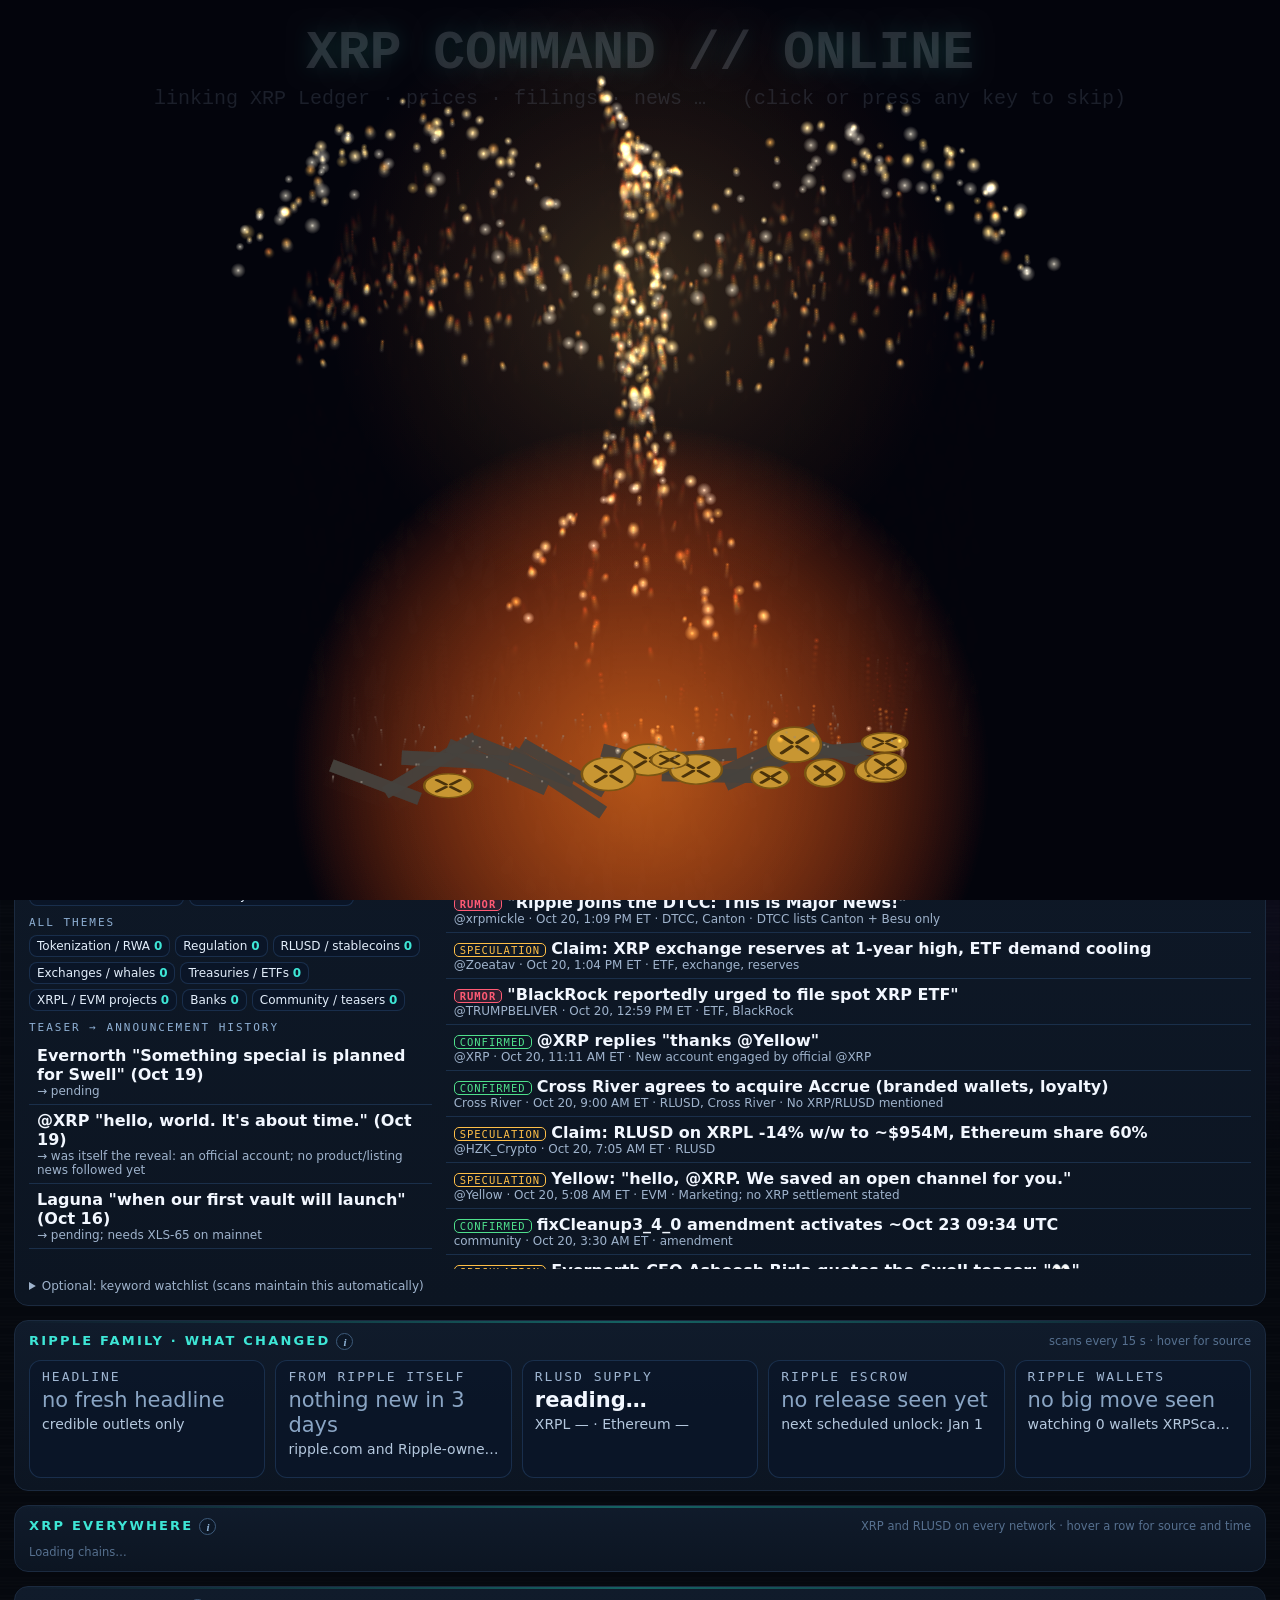
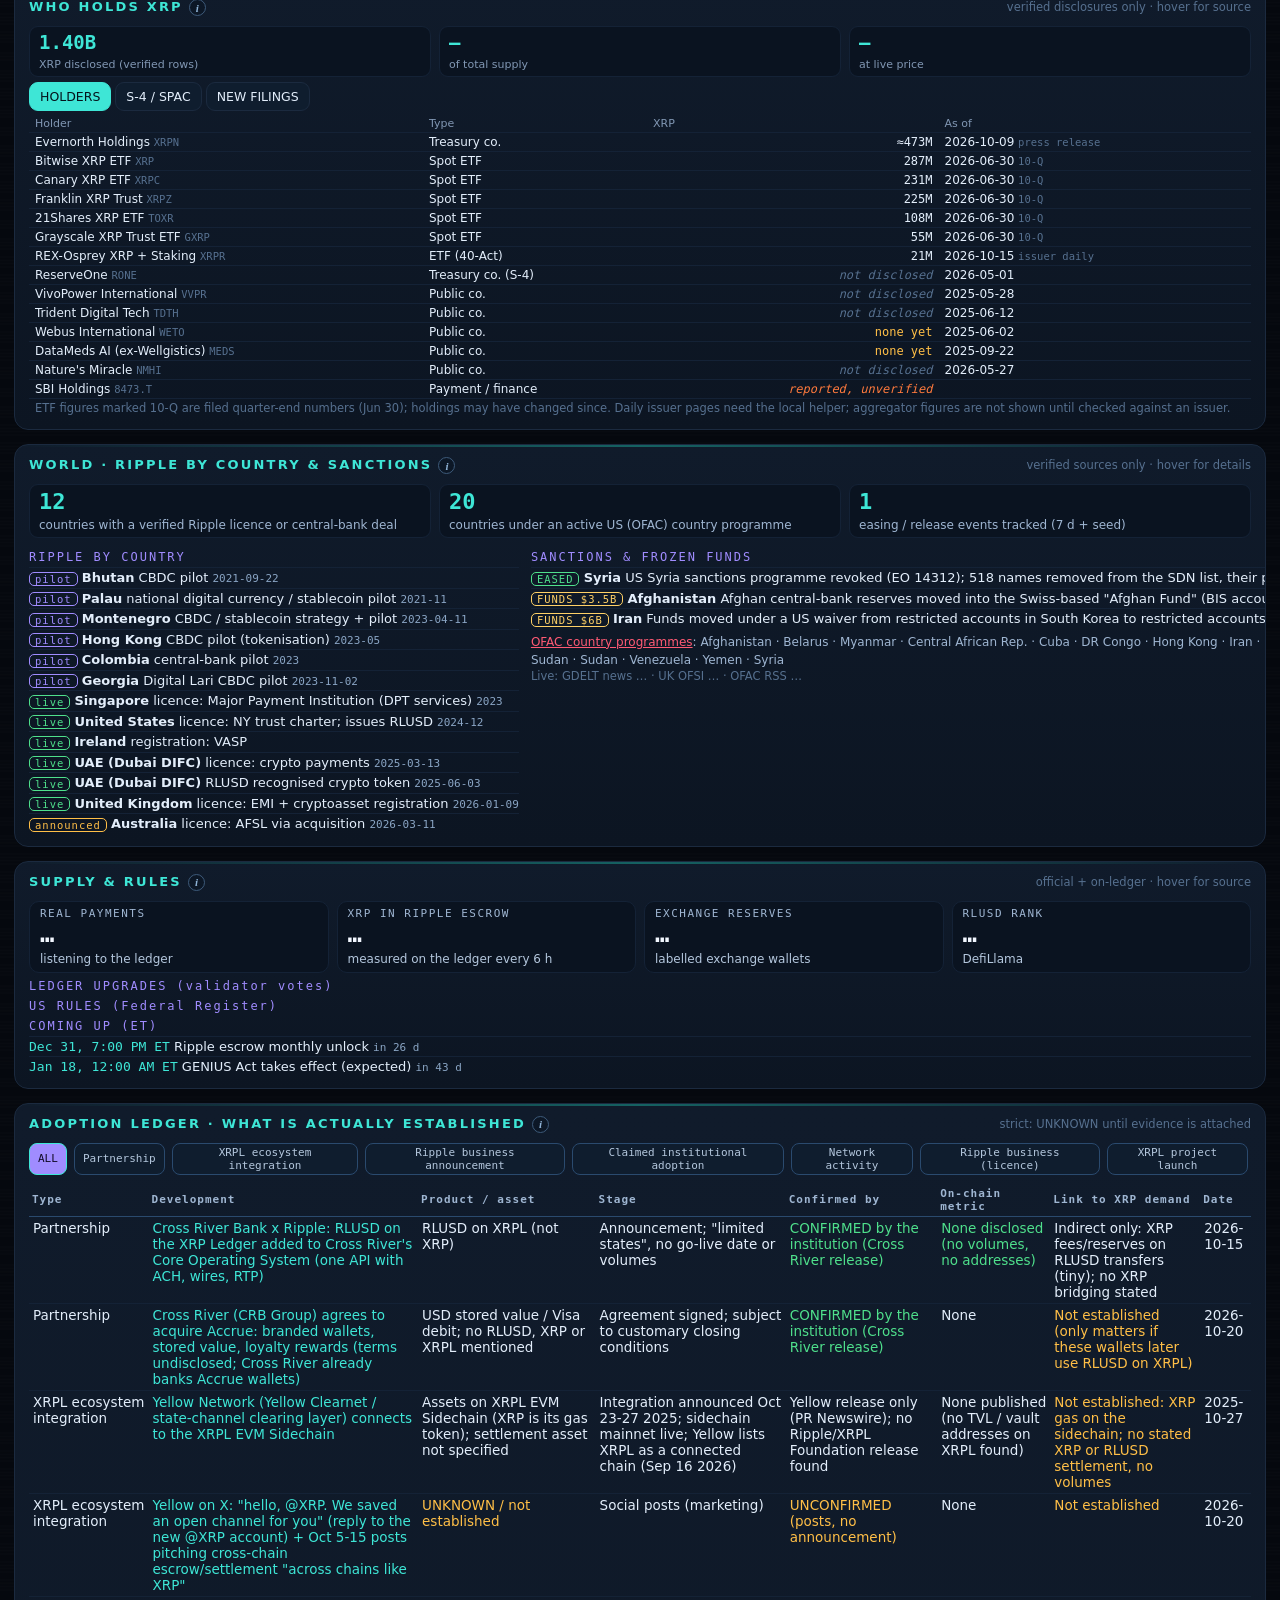
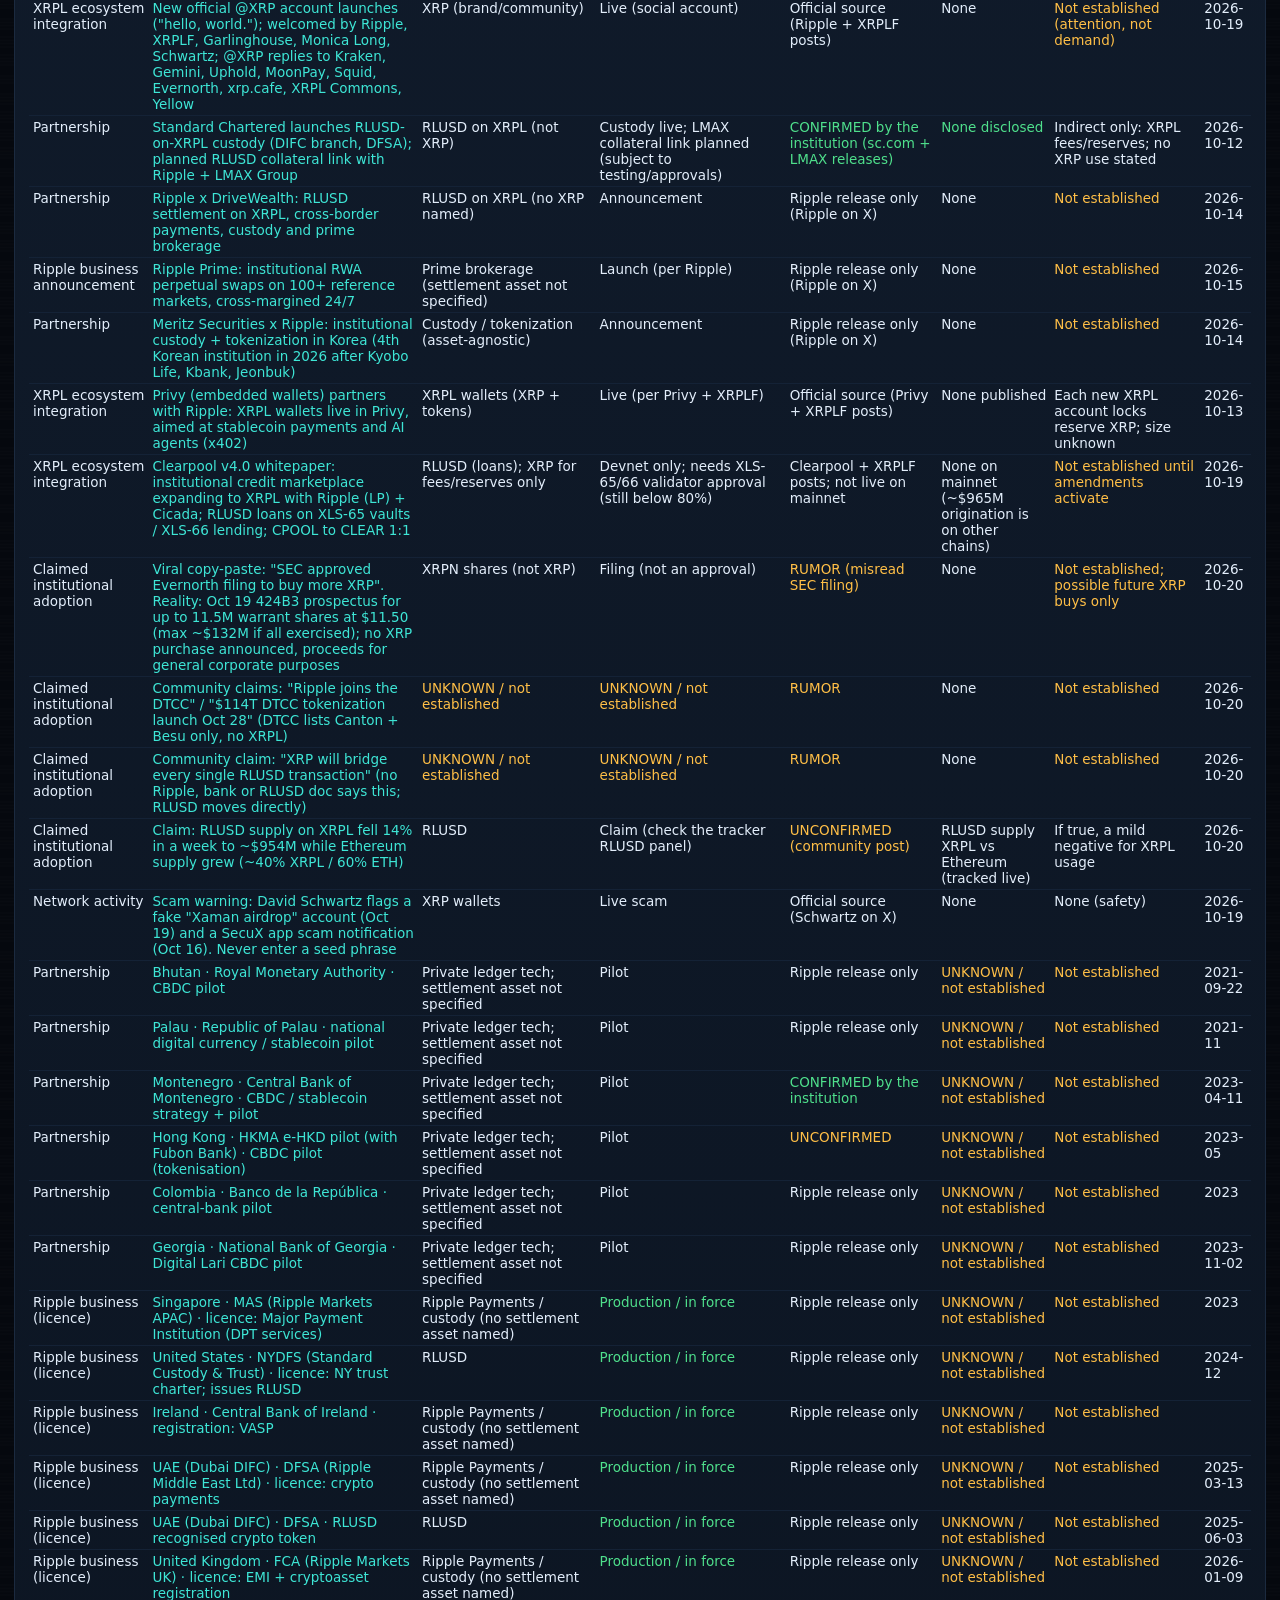
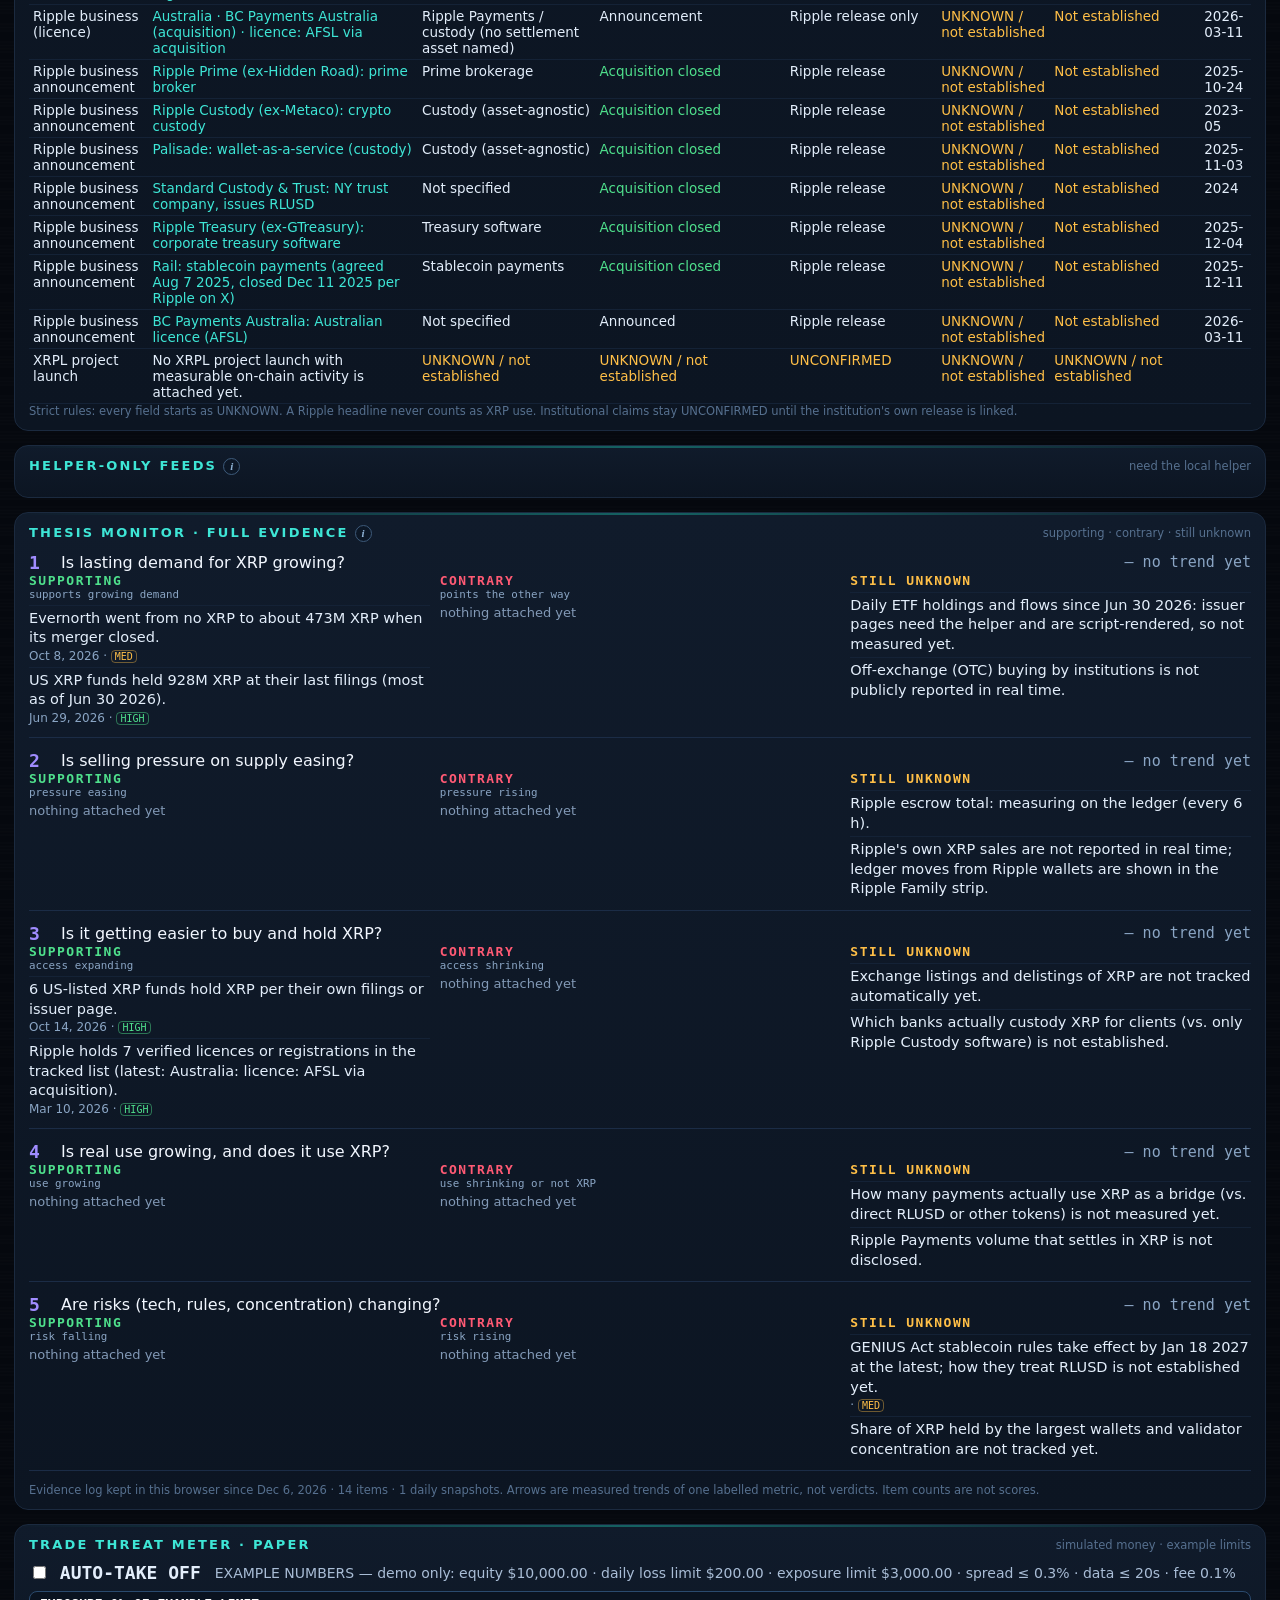
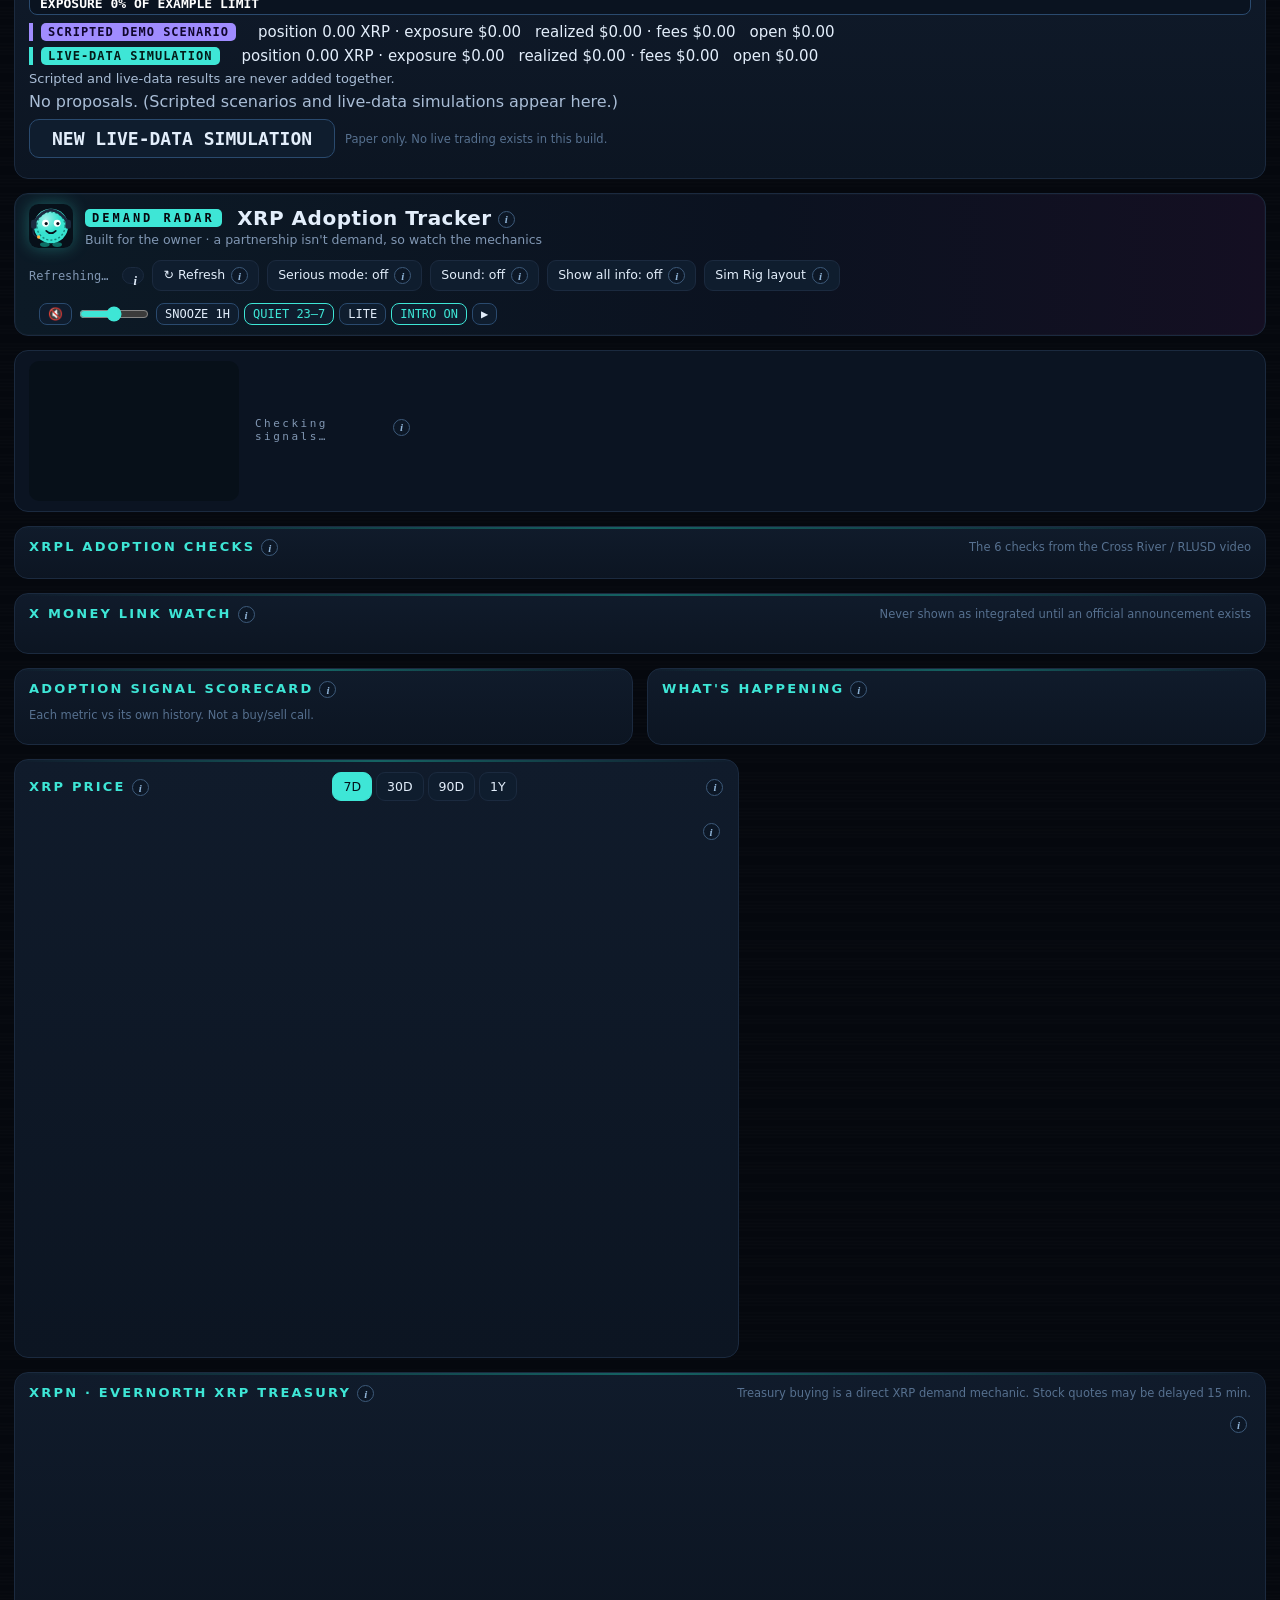
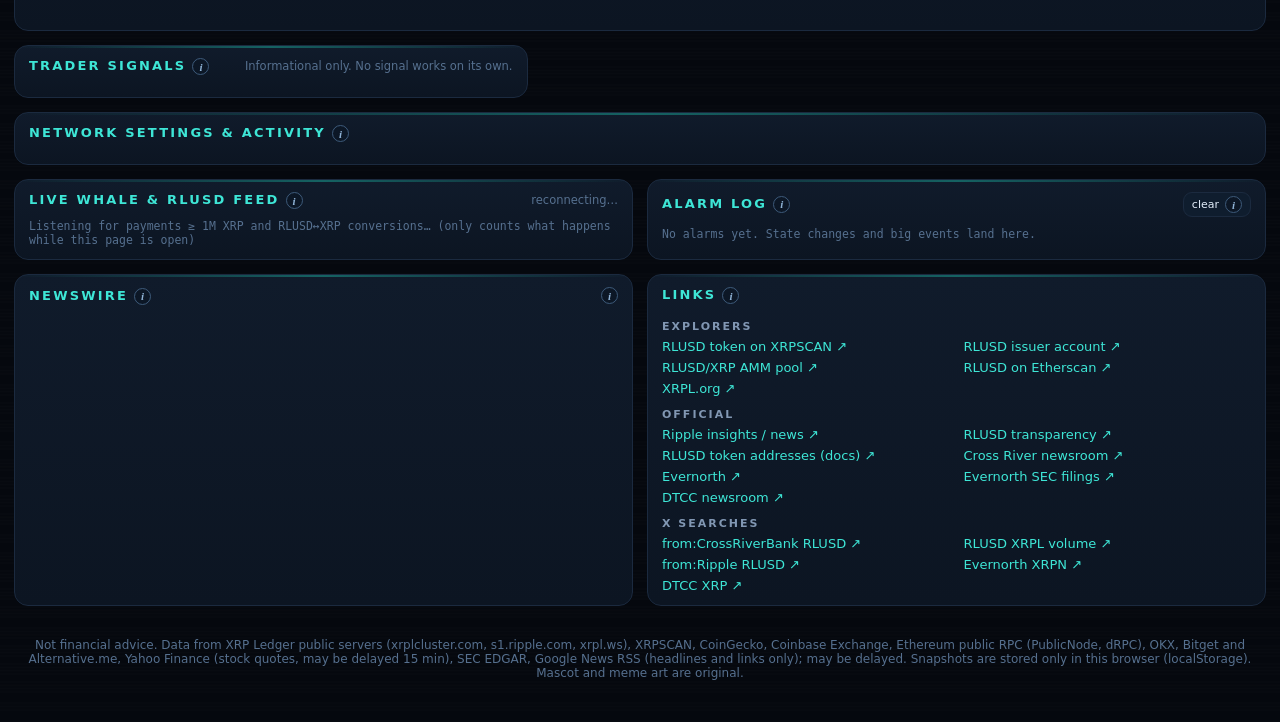
==== site/index.html @ f4fd90ac "tracker update 2026-10-20 13:58:26" ====
<!DOCTYPE html>
<html lang="en">
<head>
<meta charset="utf-8">
<meta name="viewport" content="width=device-width, initial-scale=1">
<title>XRP Adoption Tracker</title>
<link rel="icon" type="image/svg+xml" href="favicon.svg">
<link rel="icon" type="image/x-icon" href="favicon.ico">
<link rel="stylesheet" href="styles.css">
<link rel="stylesheet" href="rig.css">
<link rel="stylesheet" href="hud.css">
</head>
<body>
<div id="app">
  <!-- Every section carries data-rig (screen) for the Sim Rig layout -->
  <header id="topbar" data-rig="center" data-order="1">
    <div class="brand"><img src="favicon.svg" alt="" class="logo"><div><h1 data-info="topbar"><span class="codename">DEMAND RADAR</span> XRP Adoption Tracker</h1><div class="sub">Built for the owner &middot; a partnership isn't demand, so watch the mechanics</div></div></div>
    <div class="controls">
      <span class="refresh" id="refreshInfo" data-info="refreshInfo">Loading&hellip;</span>
      <button id="btnRefresh" data-info="btnRefresh" title="Refresh now">&#x21bb; Refresh</button>
      <button id="btnSerious" data-info="btnSerious" title="Hide memes and jokes">Serious mode: off</button>
      <button id="btnSound" data-info="btnSound" title="Alarm beeps">Sound: off</button>
      <button id="btnInfo" data-info="btnInfo" title="Show every explanation inline">Show all info: off</button>
      <button id="btnLayout" data-info="btnLayout" title="Switch layout">Sim Rig layout</button>
    </div>
  </header>

  <section id="verdict" class="panel verdict" data-rig="center" data-order="2">
    <div class="v-gauge" id="vGauge" data-info="v_gauge"></div>
    <div class="v-body"><div class="v-kicker" data-info="verdict">THE VERDICT &middot; Partnership vs. Mechanics</div><div class="v-title" id="vTitle">Reading the ledger&hellip;</div><div class="v-text" id="vText"></div><div class="v-chips" id="vChips"></div></div>
  </section>

  <section id="alarm" class="alarm stage-0" data-rig="center" data-order="3">
    <div class="alarm-meme" id="alarmMeme"></div>
    <div class="alarm-text"><div class="alarm-stage-wrap" data-info="alarm"></div><div class="alarm-stage" id="alarmStage">Checking signals&hellip;</div><div class="alarm-title" id="alarmTitle"></div><div class="alarm-caption" id="alarmCaption"></div></div>
  </section>

  <section id="market" class="panel" data-rig="left" data-order="1">
    <div class="panel-head"><h2 data-info="market">XRP price</h2><div class="seg" id="rangeSeg" data-info="rangeSeg"><button data-r="7" class="on">7D</button><button data-r="30">30D</button><button data-r="90">90D</button><button data-r="365">1Y</button></div></div>
    <div class="price-row">
      <div class="m" id="m-price"></div><div class="m" id="m-mcap"></div><div class="m" id="m-vol"></div><div class="m" id="m-rlusdpx"></div>
    </div>
    <div class="chart-wrap" data-info="priceChart"><canvas id="priceChart"></canvas></div>
    <div class="src" id="src-chart"></div>
  </section>

  <section id="xrpn" class="panel" data-rig="left" data-order="2">
    <div class="panel-head"><h2 data-info="xrpn">XRPN &middot; Evernorth XRP treasury</h2><span class="hint">Treasury buying is a direct XRP demand mechanic. Stock quotes may be delayed 15 min.</span></div>
    <div class="xrpn-body"><div class="xrpn-stats" id="xrpnStats"></div><div class="xrpn-chart" data-info="xrpnChart"><canvas id="xrpnChart"></canvas></div></div>
    <div class="src" id="src-xrpn"></div>
  </section>

  <section id="signals" class="panel" data-rig="left" data-order="3">
    <div class="panel-head"><h2 data-info="signals">Trader Signals</h2><span class="hint">Informational only. No signal works on its own.</span></div>
    <div class="sig-grid" id="sigGrid"></div>
  </section>

  <section id="xmoney" class="panel" data-rig="center" data-order="4">
    <div class="panel-head"><h2 data-info="xmoney">X Money link watch</h2><span class="hint">Never shown as integrated until an official announcement exists</span></div>
    <div class="xm-map" id="xmMap"></div>
    <div class="xm-foot" id="xmFoot"></div>
  </section>

  <section id="happening" class="panel" data-rig="center" data-order="5">
    <div class="panel-head"><h2 data-info="happening">What's happening</h2><span class="hint" id="memeLinks"></span></div>
    <div class="meme-grid" id="memeGrid"></div>
  </section>

  <section id="scorecard" class="panel" data-rig="center" data-order="6">
    <div class="panel-head"><h2 data-info="scorecard">Adoption signal scorecard</h2><span class="hint">Each metric vs its own history. Not a buy/sell call.</span></div>
    <div class="score-grid" id="scoreGrid"></div>
  </section>

  <section id="adoption" class="panel" data-rig="right" data-order="1">
    <div class="panel-head"><h2 data-info="adoption">XRPL adoption checks</h2><span class="hint">The 6 checks from the Cross River / RLUSD video</span></div>
    <div class="card-grid" id="adoptGrid"></div>
  </section>

  <section id="network" class="panel" data-rig="right" data-order="2">
    <div class="panel-head"><h2 data-info="network">Network settings &amp; activity</h2></div>
    <div class="card-grid small" id="netGrid"></div>
  </section>

  <section id="whales" class="panel" data-rig="rightrow" data-order="3">
    <div class="panel-head"><h2 data-info="whales">Live whale &amp; RLUSD feed</h2><span class="hint" id="streamInfo">connecting&hellip;</span></div>
    <div class="feed" id="whaleFeed"></div>
  </section>

  <section id="news" class="panel" data-rig="rightrow" data-order="4">
    <div class="panel-head"><h2 data-info="news">Newswire</h2><div class="seg" id="newsSeg"></div><span data-info="newsSeg" class="infoanchor"></span></div>
    <div class="feed news" id="newsFeed"></div>
    <div class="src" id="src-news"></div>
  </section>

  <section id="alarmlog" class="panel" data-rig="rightrow" data-order="5">
    <div class="panel-head"><h2 data-info="alarmlog">Alarm log</h2><button class="tiny" id="btnClearLog" data-info="btnClearLog">clear</button></div>
    <div class="feed" id="alarmLog"></div>
  </section>

  <section id="everywhere" class="panel" data-rig="left" data-order="4">
    <div class="panel-head"><h2 data-info="everywhere">XRP Everywhere</h2><span class="hint">XRP and RLUSD on every network · hover a row for source and time</span></div>
    <div id="everyBody"><div class="hint">Loading chains&hellip;</div></div>
  </section>

  <section id="holders" class="panel" data-rig="left" data-order="5">
    <div class="panel-head"><h2 data-info="holders">Who holds XRP</h2><span class="hint">verified disclosures only · hover for source</span></div>
    <div id="holdBody"><div class="hint">Loading&hellip;</div></div>
  </section>

  <section id="links" class="panel" data-rig="center" data-order="6">
    <div class="panel-head"><h2 data-info="links">Links</h2></div>
    <div class="links" id="linksBox"></div>
  </section>

  <footer id="footer" data-rig="center" data-order="7">
    <p>Not financial advice. Data from XRP Ledger public servers (xrplcluster.com, s1.ripple.com, xrpl.ws), XRPSCAN, CoinGecko, Coinbase Exchange, Ethereum public RPC (PublicNode, dRPC), OKX, Bitget and Alternative.me, Yahoo Finance (stock quotes, may be delayed 15 min), SEC EDGAR, Google News RSS (headlines and links only); may be delayed. Snapshots are stored only in this browser (localStorage). Mascot and meme art are original.</p>
  </footer>
</div>
<div id="rig" hidden><div class="screen" id="scr-left"></div><div class="screen" id="scr-center"></div><div class="screen" id="scr-right"></div></div>
<script src="sharedfetch.js"></script>
<script src="memes.js"></script>
<script src="app.js"></script>
<script src="tvchart.js"></script>
<script src="sched.js"></script>
<script src="info.js"></script>
<script src="everywhere.js"></script>
<script src="holders.js"></script>
<script src="world.js"></script>
<script src="rig.js"></script>
<script src="geo.js"></script>
<script src="ripplefam.js"></script>
<script src="worldwatch.js"></script>
<script src="extras.js"></script>
<script src="thesis.js"></script>
<script src="update-config.js"></script>
<script src="data/signals.js"></script>
<script src="patterns.js"></script>
<script src="paper.js"></script>
<script src="hud.js"></script>
<script src="intro.js"></script>
</body>
</html>
---- site/styles.css ----
/* DEMAND RADAR — original cockpit identity for the owner's XRP Adoption Tracker */
:root{
  --bg:#05080e; --bg2:#0a111c; --panel:#0c1522; --panel2:#101b2b; --line:#1b2a3f; --line2:#24395530;
  --ink:#e6eef8; --mute:#8197b3; --dim:#56708f;
  --cyan:#36e2cf; --cyan2:#1aa999; --amber:#ffb547; --red:#ff4d6d; --green:#4fe08c; --violet:#9b8cff; --blue:#4aa8ff;
  --font:"Bahnschrift","DIN Alternate","Segoe UI Variable","Segoe UI",Roboto,system-ui,sans-serif;
  --mono:"Cascadia Mono","Consolas","DejaVu Sans Mono",ui-monospace,monospace;
  --r:14px;
}
*{box-sizing:border-box}
html,body{margin:0;background:var(--bg);color:var(--ink);font-family:var(--font);}
body{background:
  radial-gradient(1200px 600px at 15% -10%,#0f2a3a55,transparent 60%),
  radial-gradient(900px 500px at 110% 10%,#2a1a4a40,transparent 60%),
  repeating-linear-gradient(0deg,#ffffff03 0 1px,transparent 1px 3px), var(--bg);
  min-height:100vh;}
a{color:var(--cyan)} button{font-family:var(--font)}
#app{max-width:1500px;margin:0 auto;padding:14px;display:grid;gap:14px;
  grid-template-columns:repeat(12,1fr);}
#app>*{grid-column:span 12;min-width:0}
/* standard order: verdict story first */
#topbar{order:1}#verdict{order:2}#alarm{order:3}#adoption{order:4}#scorecard{order:5}#happening{order:6}
#market{order:7}#signals{order:8}#network{order:9}#whales{order:10}#alarmlog{order:11}#news{order:12}#links{order:13}#footer{order:14}
@media(min-width:1100px){
  #market{grid-column:span 7}#signals{grid-column:span 5}
  #whales,#alarmlog{grid-column:span 6}#news{grid-column:span 6}#links{grid-column:span 6}
  #scorecard{grid-column:span 6}#happening{grid-column:span 6}
}
/* header */
header{display:flex;align-items:center;justify-content:space-between;gap:12px;flex-wrap:wrap;
  padding:10px 14px;border:1px solid var(--line);border-radius:var(--r);
  background:linear-gradient(90deg,#0c1a26,#0b1220 60%,#140f22);box-shadow:inset 0 0 0 1px #ffffff05}
.brand{display:flex;align-items:center;gap:12px}
.logo{width:44px;height:44px;filter:drop-shadow(0 0 8px #36e2cf55);animation:bob 4s ease-in-out infinite}
h1{font-size:20px;margin:0;letter-spacing:.5px;font-weight:600}
.codename{font-family:var(--mono);font-size:12px;letter-spacing:3px;color:var(--bg);background:var(--cyan);padding:2px 7px;border-radius:5px;margin-right:8px;vertical-align:3px}
.sub{color:var(--mute);font-size:12.5px;margin-top:2px}
.controls{display:flex;gap:8px;align-items:center;flex-wrap:wrap}
.controls button,.tiny,.seg button{background:#0f1d2e;color:var(--ink);border:1px solid var(--line);border-radius:9px;padding:6px 10px;font-size:12.5px;cursor:pointer;transition:.2s}
.controls button:hover,.seg button:hover{border-color:var(--cyan);box-shadow:0 0 12px #36e2cf33}
.controls button.on{border-color:var(--amber);color:var(--amber)}
.refresh{font-family:var(--mono);font-size:12px;color:var(--mute)}
.tiny{padding:3px 8px;font-size:11px}
/* panels */
.panel{background:linear-gradient(180deg,var(--panel2),var(--panel));border:1px solid var(--line);border-radius:var(--r);padding:12px 14px;position:relative;overflow:hidden;
  animation:rise .6s ease both}
.panel:before{content:"";position:absolute;inset:0 0 auto 0;height:2px;background:linear-gradient(90deg,transparent,var(--cyan2),transparent);opacity:.5}
.panel-head{display:flex;align-items:baseline;justify-content:space-between;gap:10px;margin-bottom:10px;flex-wrap:wrap}
h2{margin:0;font-size:13px;letter-spacing:2.2px;text-transform:uppercase;color:var(--cyan);font-weight:600}
.hint{color:var(--dim);font-size:11.5px}
.src{color:var(--dim);font-size:10.5px;font-family:var(--mono);margin-top:6px}
/* verdict */
.verdict{display:flex;gap:18px;align-items:center;background:
  radial-gradient(600px 200px at 0% 50%,#36e2cf14,transparent),linear-gradient(180deg,#0f1c2c,#0b1422);border-color:#1f3b52}
.v-gauge{width:190px;height:150px;flex:none}
.v-kicker{font-family:var(--mono);font-size:11px;letter-spacing:2.5px;color:var(--amber)}
.v-title{font-size:24px;font-weight:600;margin:4px 0 6px;line-height:1.15}
.v-text{color:#c3d2e4;font-size:14px;line-height:1.45;max-width:900px}
.v-chips{display:flex;flex-wrap:wrap;gap:6px;margin-top:8px}
.chip{font-size:11.5px;padding:3px 8px;border-radius:20px;border:1px solid var(--line);background:#0a1320;color:var(--mute)}
.chip.up{color:var(--green);border-color:#4fe08c55}.chip.down{color:var(--red);border-color:#ff4d6d55}.chip.flat{color:var(--amber);border-color:#ffb54755}
/* alarm banner */
.alarm{display:flex;gap:16px;align-items:center;border-radius:var(--r);padding:10px 14px;border:1px solid var(--line);background:#0b1422;transition:background .5s,border-color .5s}
.alarm.flash{animation:flash 1.2s ease 2}
.alarm.stage-1{border-color:#4aa8ff88;background:linear-gradient(90deg,#0d2238,#0b1422)}
.alarm.stage-2{border-color:#ffb547aa;background:linear-gradient(90deg,#2c210c,#0b1422)}
.alarm.stage-3{border-color:#ff4d6dcc;background:linear-gradient(90deg,#3a0f1b,#0b1422);box-shadow:0 0 24px #ff4d6d33}
.alarm-meme{width:210px;height:140px;flex:none;border-radius:10px;overflow:hidden;background:#071019}
.alarm-stage{font-family:var(--mono);font-size:11px;letter-spacing:2.5px;color:var(--mute)}
.stage-1 .alarm-stage{color:var(--blue)}.stage-2 .alarm-stage{color:var(--amber)}.stage-3 .alarm-stage{color:var(--red)}
.alarm-title{font-size:20px;font-weight:600;margin:3px 0}
.alarm-caption{color:#c3d2e4;font-size:14px}
/* metrics */
.price-row{display:grid;grid-template-columns:repeat(4,1fr);gap:10px;margin-bottom:8px}
.m .lab{font-size:11px;color:var(--mute);letter-spacing:1px;text-transform:uppercase}
.m .val{font-family:var(--mono);font-size:22px;font-weight:600}
.m .delta{font-family:var(--mono);font-size:12px}
.up{color:var(--green)}.down{color:var(--red)}.flat{color:var(--amber)}.na{color:var(--dim)}
.m .src{margin-top:2px}
.chart-wrap{position:relative;height:300px}
.chart-wrap canvas{width:100%;height:100%;display:block}
.seg{display:flex;gap:4px}.seg button.on{background:var(--cyan);color:#04121a;border-color:var(--cyan)}
.card-grid{display:grid;grid-template-columns:repeat(auto-fill,minmax(300px,1fr));gap:10px}
.card-grid.small{grid-template-columns:repeat(auto-fill,minmax(200px,1fr))}
.card{background:#0a1320;border:1px solid var(--line);border-radius:11px;padding:10px 12px;position:relative;transition:border-color .3s,transform .3s}
.card:hover{border-color:#2f4f6f;transform:translateY(-1px)}
.card .k{font-size:11px;color:var(--mute);letter-spacing:1.2px;text-transform:uppercase;display:flex;justify-content:space-between;gap:6px}
.card .num{font-family:var(--mono);font-size:21px;font-weight:600;margin:3px 0 2px}
.card .num.small{font-size:15px}
.card .rows{font-family:var(--mono);font-size:12px;color:#bcd0e6;line-height:1.55}
.card .what{font-size:12.5px;color:#a9bdd4;line-height:1.4;margin-top:6px;border-top:1px dashed var(--line);padding-top:6px}
.card .what b{color:var(--ink);font-weight:600}
.card canvas.spark{width:100%;height:56px;display:block;margin-top:4px}
.badge{font-family:var(--mono);font-size:10.5px;padding:1px 6px;border-radius:5px;border:1px solid currentColor;white-space:nowrap}
.card.check .idx{position:absolute;right:10px;top:8px;font-family:var(--mono);font-size:28px;color:#ffffff10;font-weight:700}
.share{height:12px;border-radius:7px;background:#1a2638;overflow:hidden;display:flex;margin:6px 0}
.share i{display:block;height:100%}
.na-box{color:var(--dim);font-style:italic}
input.addr{width:100%;background:#071019;border:1px solid var(--line);color:var(--ink);border-radius:7px;padding:5px 7px;font-family:var(--mono);font-size:11.5px}
/* signals */
.sig-grid{display:grid;grid-template-columns:repeat(auto-fill,minmax(250px,1fr));gap:9px}
.sig{background:#0a1320;border:1px solid var(--line);border-left:3px solid var(--line);border-radius:10px;padding:8px 10px}
.sig.l1{border-left-color:var(--blue)}.sig.l2{border-left-color:var(--amber)}.sig.l3{border-left-color:var(--red)}
.sig .t{display:flex;justify-content:space-between;align-items:baseline;gap:6px}
.sig .n{font-size:12px;letter-spacing:1px;text-transform:uppercase;color:var(--mute)}
.sig .v{font-family:var(--mono);font-size:17px;font-weight:600}
.sig .st{font-size:12.5px;margin:2px 0}
.sig .how{font-size:11.8px;color:#a9bdd4;line-height:1.35}
.sig .rel{font-size:11.3px;color:#7f93ab;line-height:1.35;margin-top:3px}
.sig .rel b{color:var(--amber);font-weight:600}
/* scorecard */
.score-grid{display:grid;grid-template-columns:repeat(auto-fill,minmax(210px,1fr));gap:7px}
.score{display:flex;align-items:center;gap:9px;background:#0a1320;border:1px solid var(--line);border-radius:9px;padding:7px 9px}
.arrow{width:30px;height:30px;border-radius:50%;display:grid;place-items:center;font-size:16px;flex:none;border:1px solid currentColor}
.score .nm{font-size:12.5px}.score .ds{font-size:11px;color:var(--dim);font-family:var(--mono)}
/* memes */
.meme-grid{display:grid;grid-template-columns:repeat(auto-fill,minmax(190px,1fr));gap:9px}
.meme{background:#071019;border:1px solid var(--line);border-radius:11px;overflow:hidden;animation:pop .5s cubic-bezier(.2,1.4,.4,1) both}
.meme .art{height:118px}
.meme .cap{font-size:12px;padding:6px 9px 8px;line-height:1.3;color:#c9d7e8}
.meme .cap b{display:block;color:var(--ink);font-size:12.5px;margin-bottom:2px}
.meme.l2{border-color:#ffb54766}.meme.l3{border-color:#ff4d6d88}
body.serious .alarm-meme,body.serious .meme .art{display:none}
body.serious .meme-grid{grid-template-columns:repeat(auto-fill,minmax(240px,1fr))}
/* feeds */
.feed{font-family:var(--mono);font-size:12px;max-height:260px;overflow:auto;display:flex;flex-direction:column;gap:4px}
.feed .row{display:flex;gap:8px;padding:5px 7px;border-radius:7px;background:#0a1320;border:1px solid #142236;animation:slidein .4s ease both;align-items:baseline}
.feed .row .tm{color:var(--dim);flex:none}
.feed .row.l2{border-color:#ffb54755}.feed .row.l3{border-color:#ff4d6d77}
.feed .row a{color:var(--cyan);text-decoration:none}
.feed.news .row{font-family:var(--font);font-size:13px}
.links{display:grid;grid-template-columns:repeat(auto-fill,minmax(210px,1fr));gap:6px 14px;font-size:13px}
.links h3{grid-column:1/-1;margin:6px 0 0;font-size:11px;letter-spacing:2px;color:var(--mute);text-transform:uppercase}
.links a{text-decoration:none}.links a:hover{text-decoration:underline}
footer{color:var(--dim);font-size:12px;text-align:center;padding:6px 10px 16px}
/* animations */
@keyframes rise{from{opacity:0;transform:translateY(8px)}to{opacity:1;transform:none}}
@keyframes pop{from{opacity:0;transform:scale(.9)}to{opacity:1;transform:none}}
@keyframes slidein{from{opacity:0;transform:translateX(-10px)}to{opacity:1;transform:none}}
@keyframes flash{0%,100%{filter:none}50%{filter:brightness(1.7)}}
@keyframes bob{0%,100%{transform:translateY(0)}50%{transform:translateY(-3px)}}
.tick{animation:tick .8s ease}
@keyframes tick{0%{color:var(--cyan);text-shadow:0 0 10px var(--cyan)}100%{}}
@media(max-width:700px){.price-row{grid-template-columns:repeat(2,1fr)}.verdict{flex-direction:column;align-items:flex-start}.alarm{flex-direction:column;align-items:flex-start}.alarm-meme{width:100%}}

/* ===== SIM RIG: 5760x1080, three 1920 screens, keep content off seams at x=1920/3840 ===== */
/* XRPN */
.xrpn-body{display:grid;grid-template-columns:minmax(260px,1fr) 2fr;gap:12px}
.xrpn-stats{display:grid;grid-template-columns:1fr 1fr;gap:8px}
.xrpn-chart{position:relative;height:200px}.xrpn-chart canvas{width:100%;height:100%;display:block}
.kv .lab{font-size:10.5px;color:var(--mute);letter-spacing:1px;text-transform:uppercase}.kv .val{font-family:var(--mono);font-size:16px;font-weight:600}.kv .sm{font-size:10.5px;color:var(--dim);font-family:var(--mono)}
@media(max-width:800px){.xrpn-body{grid-template-columns:1fr}}
/* X Money map */
.xm-map{display:flex;align-items:stretch;gap:0;flex-wrap:wrap}
.xm-node{flex:1 1 150px;background:#0a1320;border:1px solid var(--line);border-radius:11px;padding:8px 10px;min-width:140px}
.xm-node .nm{font-weight:600;font-size:14px}.xm-node .ds{font-size:11.5px;color:var(--mute);line-height:1.35;margin-top:3px}
.xm-link{flex:0 0 96px;display:flex;flex-direction:column;align-items:center;justify-content:center;font-size:10.5px;text-align:center;padding:0 4px;font-family:var(--mono)}
.xm-link .bar{width:100%;height:4px;border-radius:2px;margin:5px 0;position:relative;overflow:hidden}
.xm-link.ok{color:var(--green)}.xm-link.ok .bar{background:var(--green);box-shadow:0 0 8px #4fe08c88}
.xm-link.no{color:var(--amber)}.xm-link.no .bar{background:repeating-linear-gradient(90deg,var(--amber) 0 6px,transparent 6px 12px);animation:dash 1s linear infinite}
@keyframes dash{to{background-position:12px 0}}
.xm-foot{display:flex;gap:10px;align-items:center;margin-top:8px;font-size:12px;color:var(--mute);flex-wrap:wrap}
.xm-foot .meme-mini{width:120px;height:78px;border-radius:8px;overflow:hidden;flex:none}
@media(min-width:1100px){#xrpn{grid-column:span 12}#xmoney{grid-column:span 12}}
#xrpn{order:7}#xmoney{order:5}#news{order:12}
/* rig fit pass 2 */
/* rig fit pass 3 */
.mm{width:100%;height:100%}
.meme .art,.alarm-meme,.meme-mini{overflow:hidden}
/* info icons */
.ib{display:inline-grid;place-items:center;width:17px;height:17px;border-radius:50%;border:1px solid #3d5a7a;background:#0c1726;color:#8fb3d6;font:italic 700 11px Georgia,serif;cursor:help;padding:0;margin-left:6px;vertical-align:middle;transition:.15s;flex:none;letter-spacing:0;text-transform:none}
.ib:hover,.ib:focus{border-color:var(--cyan);color:var(--cyan);box-shadow:0 0 8px #36e2cf55;outline:none}
.ib-abs{position:absolute;top:4px;right:4px;margin:0;z-index:2}
.spark-wrap{height:auto!important}
.infoanchor{display:inline-flex}
.alarm-stage-wrap{display:inline-block;float:right}
#infobar{position:fixed;z-index:9999;background:#0b1626f2;border:1px solid var(--cyan);border-radius:10px;padding:9px 12px;color:#e6eef8;font-size:13.5px;line-height:1.45;box-shadow:0 8px 30px #000a,0 0 18px #36e2cf33;animation:pop .15s ease both;pointer-events:auto}
#infobar b{display:block;color:var(--cyan);font-size:11px;letter-spacing:1.5px;text-transform:uppercase;margin-bottom:2px}
#infobar b:empty{display:none}
.icap{display:none}
body.allinfo .icap{display:block;font-size:11.5px;line-height:1.35;color:#9fc3e0;background:#0a1a2a;border-left:2px solid var(--cyan);padding:4px 7px;margin:4px 0;border-radius:0 6px 6px 0;font-family:var(--font);letter-spacing:0;text-transform:none;font-weight:400;text-align:left}
.panel-head .icap{flex-basis:100%}

body.allinfo .controls{flex-wrap:wrap}
#ctrlCaps{display:none;flex-basis:100%}
body.allinfo #ctrlCaps{display:grid;grid-template-columns:repeat(auto-fill,minmax(260px,1fr));gap:4px 10px}
body.allinfo #ctrlCaps .icap{display:block!important}

#market .chart-wrap{height:520px}
.tv-leg{display:flex;flex-wrap:wrap;gap:5px;align-items:center;margin:6px 0 2px}
.tv-leg button{font:11px Cascadia Mono,Consolas,monospace;background:#0a1628;color:#6c84a3;border:1px solid #23406499;border-radius:5px;padding:2px 7px;cursor:pointer}
.tv-leg button i{display:inline-block;width:10px;height:3px;background:var(--c);margin-right:5px;vertical-align:middle;opacity:.4}
.tv-leg button.on{color:#e6eef8;border-color:var(--c)}.tv-leg button.on i{opacity:1}.tv-leg .hint{font-size:11px;color:#56708f}
---- site/rig.css ----
/* DEMAND RADAR · Sim Rig broadcast layout (only applies with ?layout=rig) */
body.rig{width:100vw;height:100vh;overflow:hidden;min-height:0;margin:0}
body.rig #app{display:none}
#rig{display:grid;grid-template-columns:1920px 1920px 1920px;width:5760px;height:1080px;overflow:hidden}
#rig[hidden]{display:none}
#rig .screen{height:1080px;position:relative;display:flex;flex-direction:column;padding:12px 26px 16px;box-sizing:border-box;overflow:hidden}
#scr-left{padding-right:80px!important}#scr-center{padding-left:80px!important;padding-right:80px!important}#scr-right{padding-left:80px!important}
#rig .screen:after{content:attr(data-label);position:absolute;bottom:3px;left:0;right:0;text-align:center;font-family:var(--mono);font-size:9px;letter-spacing:4px;color:#ffffff14;pointer-events:none}
/* each column: exactly the screen height, own vertical scroll as fallback */
#rig .scr-scroll{flex:1 1 auto;min-height:0;overflow-y:auto;overflow-x:hidden;overscroll-behavior:contain;scrollbar-width:thin;scrollbar-color:#3a5a78 transparent;padding-right:4px}
#rig .scr-scroll::-webkit-scrollbar{width:8px}#rig .scr-scroll::-webkit-scrollbar-thumb{background:#3a5a78;border-radius:4px}
#rig .scr-fit{display:flex;flex-direction:column;gap:10px}
#rig .scr-fit>*{flex:0 0 auto;margin:0!important;order:0!important;grid-column:auto!important}
body.rig .panel{padding:10px 14px}
body.rig .panel-head{margin-bottom:6px}
body.rig .panel-head .hint,body.rig .panel>.src,body.rig .card .what{display:none}
/* sources/time stay available on hover */
body.rig .card{position:relative}
body.rig .card .src{display:none;position:absolute;left:6px;right:6px;bottom:4px;background:#05080ef2;border:1px solid var(--line);padding:4px 6px;border-radius:6px;z-index:6}
body.rig .card:hover .src{display:block}
body.rig .m .src{display:none}
body.rig .m:hover .src{display:block;position:absolute;background:#05080ef2;padding:3px 6px;border-radius:6px;z-index:6}
body.rig .m{position:relative}
body.rig.allinfo .panel>.src{display:block}
/* ---------- LEFT ---------- */
body.rig #market .chart-wrap{height:330px}
body.rig #sigGrid{display:grid;grid-template-columns:repeat(4,1fr);gap:8px}
.sig.dial{display:flex;gap:10px;align-items:center;padding:8px 10px!important;min-height:76px;transition:border-color .6s,background .6s}
.sig.dial .dl{width:62px;height:62px;flex:none}
.sig.dial .dlv{transition:stroke-dasharray 1.2s ease}
.sig.dial .dt{min-width:0}
.sig.dial .n{font-size:11px;letter-spacing:1px;text-transform:uppercase;color:var(--mute);white-space:nowrap;overflow:hidden;text-overflow:ellipsis}
.sig.dial .v{font-family:var(--mono);font-size:19px;font-weight:700;line-height:1.15}
.sig.dial .st{font-size:11.5px;color:#a9bbd0;white-space:nowrap;overflow:hidden;text-overflow:ellipsis;max-width:330px}
.sig.dial.l2{border-color:#ffb54766}.sig.dial.l3{border-color:#ff4d6d88;background:#2a0f1a}
.blink{animation:blink 1.1s steps(2) infinite}@keyframes blink{50%{opacity:.25}}
.pulse-live{display:grid;grid-template-columns:repeat(4,1fr);gap:8px;margin-bottom:8px}
.pl{display:flex;gap:8px;align-items:center;background:#0a1320;border:1px solid #142236;border-radius:9px;padding:6px 10px}
.plv{font-family:var(--mono);font-size:22px;font-weight:700;transition:color .4s}
.plk{font-size:11px;color:var(--mute);line-height:1.15}.plk span{color:var(--dim)}
.pulse-grid{display:grid;grid-template-columns:repeat(4,1fr);gap:8px}
.pt{background:#0a1320;border:1px solid #142236;border-radius:9px;padding:6px 10px}
.pk{font-size:11px;color:var(--mute);display:flex;justify-content:space-between;gap:6px;align-items:center}.pk .badge{font-size:10px}
.pv{font-family:var(--mono);font-size:20px;font-weight:700}
.pt canvas.spark{width:100%;height:46px;display:block}
body.rig #netGrid{grid-template-columns:repeat(6,1fr)!important;gap:8px}
body.rig #netGrid .card{padding:6px 9px}
body.rig #netGrid .rows{font-size:11px;white-space:nowrap;overflow:hidden;text-overflow:ellipsis}
/* ---------- CENTER ---------- */
body.rig #topbar{padding:6px 12px;flex-wrap:wrap;gap:6px}
body.rig #topbar .sub{display:none}
#health{display:flex;align-items:center;gap:4px;flex-basis:100%;flex-wrap:wrap}
#healthDots{display:flex;gap:10px;flex-wrap:wrap}
.hl{display:inline-flex;align-items:center;gap:5px;font-family:var(--mono);font-size:11px;color:var(--mute);cursor:help}
.hl i{width:9px;height:9px;border-radius:50%;display:inline-block}
.hl.green i{background:#4fe08c;box-shadow:0 0 8px #4fe08c}.hl.amber i{background:#ffb547;box-shadow:0 0 8px #ffb547}.hl.red i{background:#ff4d6d;box-shadow:0 0 8px #ff4d6d;animation:blink 1s steps(2) infinite}
#rnRow{display:grid;grid-template-columns:1.6fr 1fr;gap:10px;height:150px}
#rightnow{position:relative;overflow:hidden;padding:8px 14px}
.rn-k{font-family:var(--mono);font-size:12px;letter-spacing:5px;color:var(--cyan);display:flex;gap:6px;align-items:center}
.rn-k:before{content:'';width:9px;height:9px;border-radius:50%;background:var(--red);box-shadow:0 0 10px var(--red);animation:blink 1s steps(2) infinite}
.rn-body{display:grid;grid-template-columns:120px 1fr auto;gap:14px;align-items:center;margin-top:4px}
.rn-body.pop{animation:rnpop .9s cubic-bezier(.2,1.4,.4,1)}
@keyframes rnpop{0%{transform:translateX(-40px);opacity:0;filter:brightness(2)}60%{filter:brightness(1.5)}100%{transform:none;opacity:1;filter:none}}
.rn-icon{width:120px;height:96px;border-radius:9px;overflow:hidden}
.rn-title{font-size:25px;font-weight:700;line-height:1.15;color:var(--ink)}
.rn-title a{font-size:13px;color:var(--cyan)}
.rn-sub{font-size:13px;color:#a9bbd0;margin-top:3px;max-height:36px;overflow:hidden}
.rn-time{text-align:right}
.rn-clock{font-family:var(--mono);font-size:26px;font-weight:700;color:var(--ink)}
.rn-ago{font-family:var(--mono);font-size:15px;color:var(--amber);margin-top:2px}
.rn-body.l2 .rn-title{color:var(--amber)}.rn-body.l3 .rn-title{color:var(--red)}
#early{padding:8px 12px;overflow:hidden}
#earlyList{display:grid;gap:5px}
.ew{display:grid;gap:2px}
.ewn{display:flex;justify-content:space-between;font-size:12px;color:#a9bbd0;gap:8px}.ewn span{white-space:nowrap;overflow:hidden;text-overflow:ellipsis}
.ewn b{font-family:var(--mono);font-size:11px;color:var(--mute)}
.ewbar{position:relative;height:7px;border-radius:4px;background:#14233a;overflow:hidden}
.ewbar i{position:absolute;inset:0 auto 0 0;background:linear-gradient(90deg,#36e2cf,#ffb547 70%,#ff4d6d);border-radius:4px;transition:width 1s}
.ewbar u{position:absolute;top:0;bottom:0;width:1px;background:#05080e}
.ews{display:none}
.ew.approaching .ewn{color:var(--amber)}.ew.approaching .ewn b{color:var(--amber);animation:blink 1s steps(2) infinite}.ew.approaching .ewbar{box-shadow:0 0 10px #ffb54799}
.ew.crossed .ewn b{color:var(--red)}
#demand{position:relative;height:520px;padding:0;overflow:hidden;background:radial-gradient(ellipse at 50% 58%,#0e2236 0%,#070d17 70%)}
#dzCanvas{position:absolute;inset:0;width:100%;height:100%;display:block}
.dz-verdict{position:absolute;left:18px;top:12px;max-width:62%;pointer-events:none}
.dz-k{font-family:var(--mono);font-size:13px;letter-spacing:4px;color:var(--mute);pointer-events:auto;display:flex;gap:6px;align-items:center}
.dz-title{font-size:54px;font-weight:800;letter-spacing:1px;line-height:1.05;text-shadow:0 0 24px currentColor;pointer-events:auto}
.dz-title.pop{animation:rnpop 1s cubic-bezier(.2,1.4,.4,1)}
.dz-score{font-family:var(--mono);font-size:15px;color:#c9d6e6}
.dz-live{position:absolute;right:16px;top:14px;text-align:right;font-family:var(--mono);font-size:12px;color:var(--mute)}
.dz-legend{position:absolute;left:18px;bottom:10px;font-family:var(--mono);font-size:11px;color:var(--mute);display:flex;gap:6px;align-items:center}
.dz-legend i{width:9px;height:9px;border-radius:50%;background:var(--c);display:inline-block;margin-left:8px}
.dz-meme{position:absolute;right:14px;bottom:12px;width:250px;background:#07101bdd;border:1px solid var(--line);border-radius:12px;padding:6px;cursor:help}
.dz-meme.pop{animation:rnpop 1s cubic-bezier(.2,1.4,.4,1)}
.dz-meme.stage-2{border-color:var(--amber);box-shadow:0 0 18px #ffb54755}.dz-meme.stage-3{border-color:var(--red);box-shadow:0 0 22px #ff4d6d77}
.dz-stage{font-family:var(--mono);font-size:10px;letter-spacing:2px;color:var(--cyan)}
.dz-art{height:140px;border-radius:8px;overflow:hidden;margin:4px 0}
.dz-cap{font-size:13px;font-weight:700;white-space:nowrap;overflow:hidden;text-overflow:ellipsis}
#checks{padding:8px 10px}
#chkGrid{display:grid;grid-template-columns:repeat(6,1fr);gap:8px}
.ck{background:#0a1320;border:1px solid #142236;border-radius:9px;padding:6px 9px;position:relative;cursor:help;min-height:96px}
.ck.none{opacity:.7}
.ckn{font-size:11px;color:var(--mute);text-transform:uppercase;letter-spacing:.8px;white-space:nowrap;overflow:hidden;text-overflow:ellipsis}.ckn b{color:var(--cyan);margin-right:5px}
.ckv{font-family:var(--mono);font-size:22px;font-weight:700}
.cks{font-size:10.5px;color:var(--dim);white-space:nowrap;overflow:hidden;text-overflow:ellipsis}
.ck .badge{position:absolute;right:8px;top:24px;font-size:10px}
.ck canvas.spark{width:100%;height:26px;display:block;margin-top:2px}
#timeline{padding:8px 12px;position:relative}
#timeline .panel-head{display:flex;gap:12px;align-items:center}
#tlLegend{font-family:var(--mono);font-size:11px;color:var(--dim);margin-left:auto}
#tlSeg button{padding:2px 8px;font-size:11px}
#tlCanvas{width:100%;height:150px;display:block}
#tlTip{display:none;position:absolute;z-index:20;background:#0b1626f2;border:1px solid var(--cyan);border-radius:8px;padding:6px 9px;font-size:12px;max-width:350px;pointer-events:none;margin-top:36px;margin-left:12px}
body.rig #footer{padding:0;font-size:10px;color:var(--dim);line-height:1.25}
body.rig #footer p{margin:0}
#rigInfoBtn{position:absolute;top:2px;right:92px;z-index:20;font-family:var(--mono);font-size:12px;letter-spacing:1px;padding:3px 12px;border-radius:14px;border:1px solid var(--cyan);background:#0b1a2acc;color:var(--cyan);cursor:pointer}
#rigInfoBtn.on{background:var(--cyan);color:var(--bg)}
#rigdiag{position:absolute;bottom:2px;right:90px;font-family:var(--mono);font-size:9px;color:#ffffff30;pointer-events:none}
/* ---------- RIGHT ---------- */
.fit-right{display:grid!important;grid-template-columns:1fr 1fr;grid-template-rows:410px 250px 350px;gap:10px!important}
.fit-right>.panel{display:flex;flex-direction:column;min-height:0;overflow:hidden}
.fit-right .feed{flex:1 1 auto;min-height:0;max-height:none!important;overflow-y:auto;scrollbar-width:thin;scrollbar-color:#3a5a78 transparent}
.fit-right .feed .row{font-size:12.5px}
.feed .row.k-mint b{color:var(--violet)}.feed .row.k-redeem b{color:#d38cff}.feed .row.k-amm b{color:var(--cyan)}
body.rig #xrpn .xrpn-body{display:grid;grid-template-columns:1.1fr 1fr;gap:8px;flex:1;min-height:0}
body.rig #xrpn .xrpn-stats{grid-template-columns:repeat(2,1fr);gap:4px 10px}
body.rig #xrpn .kv .sm{display:none}
body.rig #xrpn .kv .val{font-size:15px}
body.rig #xrpn .kv .lab{font-size:10.5px}
body.rig #xrpn .xrpn-chart{height:150px}
body.rig #xmoney .xm-map{flex-wrap:nowrap;gap:4px;overflow:hidden}
body.rig #xmoney .xm-node{padding:5px 7px;min-width:0}
body.rig #xmoney .xm-node .ds{font-size:10.5px;max-height:28px;overflow:hidden}
body.rig #xmoney .xm-link{flex:0 0 96px;font-size:9.5px}
body.rig #xmoney .xm-foot{font-size:11.5px;max-height:96px;overflow:hidden}
body.rig #xmoney .xm-foot .meme-mini{width:96px;height:62px}
body.rig #news .seg button{padding:2px 7px;font-size:11px}
body.rig #news .panel-head{flex-wrap:wrap}
body.rig.serious .dz-meme{display:none}
body.rig #xmoney .xm-foot>div:last-child{max-height:34px;overflow:hidden}
.fit-right>.panel{overflow-y:auto;scrollbar-width:thin;scrollbar-color:#3a5a78 transparent}
body.rig.allinfo .fit-right{grid-template-rows:auto!important}
body.rig.allinfo .fit-right>.panel{overflow:visible}
body.rig.allinfo .fit-right .feed{max-height:320px!important;min-height:120px}
body.rig.allinfo #demand{height:auto;min-height:520px}
body.rig.allinfo #rnRow{height:auto}
/* ---------- globe mode + XRP Everywhere ---------- */
body.rig #market .chart-wrap{height:215px}
#geoCanvas{position:absolute;inset:0;width:100%;height:100%;display:none}
#demand.mode-globe #geoCanvas{display:block}#demand.mode-globe #dzCanvas{display:none}
#geoPanel,.geo-legend{display:none}
#demand.mode-globe #geoPanel{display:block}#demand.mode-globe .geo-legend{display:flex}#demand.mode-globe .dz-legend{display:none}
#demand.swap{animation:dzswap .7s ease}@keyframes dzswap{0%{filter:brightness(1.8) blur(3px);opacity:.4}100%{filter:none;opacity:1}}
.dz-mode{position:absolute;left:50%;transform:translateX(-50%);top:12px;z-index:5;display:flex;align-items:center;gap:2px}
.dz-mode button{font-size:12px;padding:3px 12px}
#geoPanel{position:absolute;left:18px;top:170px;width:380px;background:#07101bdd;border:1px solid var(--line);border-radius:12px;padding:8px 10px;font-size:12px;z-index:4}
.gp-k{font-family:var(--mono);font-size:11px;letter-spacing:2px;color:var(--cyan);display:flex;gap:6px;align-items:center}
.gp-cnt{display:grid;grid-template-columns:1fr 1fr 1.4fr;gap:6px;margin:6px 0}
.gp-cnt div{background:#0a1320;border:1px solid #142236;border-radius:8px;padding:4px 7px}
.gp-cnt b{display:block;font-family:var(--mono);font-size:20px;color:var(--ink)}.gp-cnt span{font-size:10px;color:var(--mute);line-height:1.1;display:block}
.gp-cnt .un b{color:var(--amber)}
.gp-sub{font-size:10.5px;color:var(--dim);margin:3px 0;display:flex;gap:4px;align-items:center;flex-wrap:wrap}
.gp-t{width:100%;border-collapse:collapse;font-family:var(--mono);font-size:11.5px}
.gp-t th{text-align:left;color:var(--mute);font-weight:400;font-size:10.5px}.gp-t th:nth-child(n+2),.gp-t td:nth-child(n+2){text-align:right}
.gp-t td{padding:1px 0;border-top:1px solid #142236}.gp-t .in{color:var(--cyan)}.gp-t .out{color:#ff7a3d}
.geo-legend{position:absolute;left:18px;bottom:10px;font-family:var(--mono);font-size:11px;color:var(--mute);gap:6px;align-items:center}
.geo-legend i{width:9px;height:9px;border-radius:50%;background:var(--c);display:inline-block;margin-left:8px}
.ev-sum{display:grid;grid-template-columns:repeat(3,1fr);gap:8px;margin-bottom:6px}
.ev-sum div{background:#0a1320;border:1px solid #142236;border-radius:9px;padding:5px 9px}
.ev-sum b{display:block;font-family:var(--mono);font-size:19px;color:var(--cyan)}.ev-sum span{font-size:11px;color:var(--mute)}
.ev-t{width:100%;border-collapse:collapse;font-size:12px}
.ev-t th{text-align:left;font-weight:400;color:var(--mute);font-size:11px;padding:2px 6px}
.ev-t td{padding:2px 6px;border-top:1px solid #142236;white-space:nowrap;overflow:hidden;text-overflow:ellipsis;max-width:420px}
.ev-t td.num{font-family:var(--mono);text-align:right}
.ev-t tr.ev-g td{color:var(--cyan);font-family:var(--mono);font-size:10.5px;letter-spacing:1px;padding-top:5px;border-top:none}
.ev-t a{color:var(--ink);text-decoration:none}.ev-t a:hover{color:var(--cyan)}
.ev-t .na-box{font-size:11px}
.ev-etf{display:flex;flex-wrap:wrap;gap:4px 14px;font-family:var(--mono);font-size:11.5px}.ev-etf i{font-style:normal}.ev-etf em{color:var(--dim);font-style:normal}
#everywhere{grid-column:span 12}
body.rig #everywhere .ev-t td{padding:1px 6px;font-size:11.5px}

#holders{grid-column:span 12}
.hd-sum{display:grid;grid-template-columns:repeat(3,1fr);gap:8px;margin-bottom:5px}
.hd-sum div{background:#0a1320;border:1px solid #142236;border-radius:9px;padding:4px 9px}
.hd-sum b{display:block;font-family:var(--mono);font-size:19px;color:var(--cyan)}.hd-sum span{font-size:11px;color:var(--mute)}
.hd-tabs{margin:2px 0 4px}
.hd-t td em{color:var(--dim);font-style:normal;font-family:var(--mono);font-size:10.5px}
.hd-nd{color:var(--dim);font-style:italic}.hd-z{color:var(--amber)}.hd-u{color:#ff7a3d;font-style:italic}
.hd-deal{border-top:1px solid #142236;padding:4px 0}
.hd-dn{display:flex;gap:6px;align-items:baseline;font-size:12.5px}.hd-dn em{color:var(--dim);font-style:normal;font-family:var(--mono);font-size:10.5px}.hd-dn .num{margin-left:auto;font-family:var(--mono);color:var(--cyan)}
.hd-bar{height:8px;background:#0a1320;border-radius:4px;display:flex;overflow:hidden;margin:3px 0}.hd-bar .in{background:var(--cyan)}.hd-bar .out{background:#ff7a3d}
.hd-sub{font-size:11px;color:var(--mute)}
.hd-fl{display:flex;flex-wrap:wrap;gap:3px;margin-top:3px}
.hd-f{font-family:var(--mono);font-size:10px;color:var(--ink);background:#0a1320;border:1px solid #1b2c44;border-radius:5px;padding:0 4px;text-decoration:none}.hd-f i{font-style:normal;color:var(--dim);margin-left:3px}
.hd-f.up{border-color:var(--cyan)}.hd-f.dn{border-color:#ff7a3d}.hd-f:hover{color:var(--cyan)}
.hd-net{font-size:11.5px;color:var(--mute);border-top:1px solid #142236;padding-top:4px}.hd-net b{color:var(--cyan);font-family:var(--mono)}
.hd-ff{display:flex;flex-direction:column;gap:2px;font-size:12px}.hd-ff a{color:var(--ink);text-decoration:none;white-space:nowrap;overflow:hidden;text-overflow:ellipsis}.hd-ff a b{font-family:var(--mono);color:var(--cyan);font-weight:400;margin-right:4px}
.hd-new{background:var(--amber);color:#000;border-radius:4px;padding:0 4px;font-size:10px}

body.rig .lrow{display:flex;gap:10px;align-items:stretch}body.rig .lrow>*{flex:1 1 0;min-width:0}
body.rig .lstack{display:flex;flex-direction:column;gap:10px}body.rig .lstack>*{flex:0 0 auto}
body.rig #lrow2>#everywhere{flex:1.15 1 0}
body.rig .hd-t td{padding:1px 6px;font-size:11.5px}
body.rig #lrow1>#signals{flex:1.6 1 0}
body.rig #lrow1 #sigGrid>.sig{min-width:0}
body.rig #lrow1 #netGrid{grid-template-columns:repeat(3,1fr)!important}
---- site/hud.css ----
/* DEMAND RADAR · HUD theme: deep space, holographic glass, cyan/violet accents. No pure white on pure black.
   Colour meaning (only these): green = good/rising, amber = watch, red = alarm/falling, cyan = live data, violet = Ripple/structure. */
:root{--space:#050a14;--ink:#e3eefb;--hi:#f2f7ff;--cyan:#3ee6d6;--violet:#a08cff;--good:#4fe08c;--amber:#ffbf47;--bad:#ff5a74}
body.rig,body.floor{background:radial-gradient(1200px 700px at 50% 40%,#0c1a2e 0%,#060c18 55%,#04070f 100%) fixed,var(--space);color:var(--ink)}
body.rig:before,body.floor:before{content:"";position:fixed;inset:0;pointer-events:none;z-index:0;opacity:.35;
  background-image:radial-gradient(1px 1px at 12% 22%,#9fd8ff88,transparent 60%),radial-gradient(1px 1px at 68% 12%,#c8b8ff77,transparent 60%),radial-gradient(1px 1px at 82% 64%,#9fd8ff66,transparent 60%),radial-gradient(1px 1px at 33% 78%,#ffffff44,transparent 60%),radial-gradient(1px 1px at 51% 46%,#9fd8ff55,transparent 60%);background-size:620px 420px}
body.rig .panel,body.floor .panel{background:linear-gradient(160deg,#0f1d33cc 0%,#0a1424d9 60%,#08101dd9 100%);border:1px solid #2a4a6e66;border-radius:16px;
  box-shadow:inset 0 1px 0 #7fd8ff1f,inset 0 0 0 1px #0b1b2f,0 10px 30px #0008}
body.rig .panel-head h2,body.floor .panel-head h2{font-size:17px;letter-spacing:2px;text-transform:uppercase;color:var(--hi);font-weight:600}
body.rig .panel-head .hint,body.floor .panel-head .hint{font-size:12px;color:#8aa5c4}
body.rig .hint,body.floor .hint{color:#8aa5c4}
body.lite .panel{box-shadow:none!important}body.lite:before{display:none}body.lite *{animation:none!important;transition:none!important}
/* zone headings: reading order LEFT=WHY · CENTER=NOW · RIGHT=LIVE */
.zone-h{display:flex;align-items:baseline;gap:16px;margin:2px 4px 8px;padding:0 4px;border-left:4px solid var(--cyan)}
.zone-h b{font-family:var(--mono);font-size:30px;letter-spacing:6px;color:var(--cyan);text-shadow:0 0 18px #3ee6d655}
.zone-h span{font-size:19px;color:#c2d5ea}.zone-h em{margin-left:auto;font-style:normal;font-family:var(--mono);font-size:20px;color:#c2d5ea}
.fit-center .zone-h{border-left-color:var(--violet)}.fit-center .zone-h b{color:var(--violet);text-shadow:0 0 18px #a08cff55}
.fit-right .zone-h{border-left-color:var(--amber)}.fit-right .zone-h b{color:var(--amber);text-shadow:0 0 18px #ffbf4744}
/* analyst line */
#analyst{display:flex;gap:12px;align-items:center;margin:6px 0 8px;padding:8px 14px;border:1px solid #a08cff55;border-radius:12px;background:linear-gradient(90deg,#1a1240cc,#0b1526cc);font-size:20px;min-height:44px}
#analyst .an-k{font-family:var(--mono);color:var(--violet);letter-spacing:3px;font-size:15px;flex:none}
#analyst .an-t{color:var(--hi);white-space:nowrap;overflow:hidden;text-overflow:ellipsis}
#analyst .an-t:after{content:"▌";color:var(--violet);animation:blink 1s steps(1) infinite;margin-left:2px}
@keyframes blink{50%{opacity:0}}
/* Ripple family strip */
.rf-strip{display:grid;grid-template-columns:repeat(5,1fr);gap:10px}
.rf-t{display:block;text-decoration:none;color:var(--ink);background:#0a1628cc;border:1px solid #23406499;border-radius:12px;padding:8px 12px;min-height:118px;position:relative;overflow:hidden;transition:border-color .6s}
.rf-t:hover{border-color:var(--cyan)}
.rf-k{font-family:var(--mono);font-size:13px;letter-spacing:2px;color:#9fb6d2;display:flex;gap:6px;align-items:center}
.rf-big{font-size:21px;font-weight:600;line-height:1.2;margin:4px 0 3px;color:var(--hi);display:-webkit-box;-webkit-line-clamp:2;-webkit-box-orient:vertical;overflow:hidden}
.rf-big i{font-style:normal}.rf-big .up{color:var(--good)}.rf-big .dn{color:var(--bad)}
.rf-m{font-size:14px;color:#b4c7dd;white-space:nowrap;overflow:hidden;text-overflow:ellipsis}.rf-a{position:absolute;right:10px;top:8px;font-family:var(--mono);font-size:12px;color:#7f99b8}
.rf-t.g{border-color:#4fe08c88}.rf-t.r{border-color:#ff5a7488}.rf-t.a{border-color:#ffbf4788}.rf-t.dim .rf-big{color:#8aa5c4;font-weight:400}
.rf-fam{display:flex;flex-wrap:wrap;gap:6px;margin-bottom:8px}.rf-f{font-size:13px;text-decoration:none;color:var(--ink);border:1px solid #2a4a6e;border-radius:8px;padding:2px 8px}.rf-f em{color:#8aa5c4;font-style:normal}.rf-f span{color:#9fb6d2}.rf-f.announced{border-color:var(--amber)}
.new,.newtag{display:inline-block;background:var(--amber);color:#1a1200;border-radius:4px;padding:0 5px;font-size:10.5px;font-weight:700;font-family:var(--mono);letter-spacing:1px;margin-right:5px;vertical-align:middle}
.row.fresh,.ww-e.fresh{background:linear-gradient(90deg,#ffbf4714,transparent 60%)}
/* pills */
.pill{display:inline-block;font-family:var(--mono);font-size:10.5px;letter-spacing:1px;border:1px solid var(--c,#4a6a8e);color:var(--c,#b4c7dd);border-radius:5px;padding:0 5px;vertical-align:middle}
.pill.g{--c:var(--good)}.pill.v{--c:var(--violet)}.pill.a{--c:var(--amber)}.pill.dim{--c:#8299b6}.pill.corr{--c:var(--cyan)}.pill.rumor{--c:var(--bad);background:#ff5a7422;font-weight:700}
/* world */
.ww-sum,.ex-sum{display:grid;grid-template-columns:repeat(3,1fr);gap:8px;margin-bottom:6px}.ex-sum{grid-template-columns:repeat(4,1fr)}
.ww-sum div{background:#0a1320;border:1px solid #142236;border-radius:9px;padding:4px 9px}.ww-sum b{display:block;font-family:var(--mono);font-size:22px;color:var(--cyan)}.ww-sum span{font-size:12px;color:#9fb6d2}
.ww-cols{display:grid;grid-template-columns:1fr 1.2fr;gap:12px}.ww-h,.ex-h{font-family:var(--mono);font-size:12px;letter-spacing:2px;color:var(--violet);margin:6px 0 3px}
.ww-r a,.ww-e{display:block;font-size:13px;color:var(--ink);text-decoration:none;padding:2px 0;border-top:1px solid #142236;white-space:nowrap;overflow:hidden;text-overflow:ellipsis}
.ww-r em,.ww-e em{color:#8aa5c4;font-style:normal;font-family:var(--mono);font-size:11px}.ww-prog{font-size:12px;color:#9fb6d2;margin-top:4px;line-height:1.5}.ww-prog a{color:var(--bad)}
/* supply & rules */
.ex-b{background:#0a1320;border:1px solid #142236;border-radius:10px;padding:5px 10px}.ex-b span{display:block;font-family:var(--mono);font-size:11px;letter-spacing:1.5px;color:#9fb6d2}.ex-b b{display:block;font-family:var(--mono);font-size:24px;color:var(--hi)}.ex-b em{font-style:normal;font-size:12px;color:#b4c7dd}
.ex-b.g{border-color:#4fe08c88}.ex-b.g b{color:var(--good)}.ex-b.a{border-color:#ffbf4788}.ex-b.a b{color:var(--amber)}.ex-b.r{border-color:#ff5a7488}.ex-b.r b{color:var(--bad)}
.ex-am{display:grid;grid-template-columns:200px 1fr 120px;gap:8px;align-items:center;font-size:13px;margin:2px 0}.ex-am em{font-style:normal;font-family:var(--mono);font-size:12px;color:#b4c7dd;text-align:right}
.ex-bar{position:relative;height:9px;background:#0a1320;border-radius:5px;overflow:hidden}.ex-bar i{position:absolute;left:0;top:0;bottom:0;background:var(--violet)}.ex-bar i.g{background:var(--good)}.ex-bar s{position:absolute;top:0;bottom:0;width:2px;background:var(--amber)}
.ex-fr,.ex-cal a{display:block;font-size:13px;color:var(--ink);text-decoration:none;padding:2px 0;border-top:1px solid #142236;white-space:nowrap;overflow:hidden;text-overflow:ellipsis}.ex-fr em,.ex-cal em{font-style:normal;color:#8aa5c4;font-family:var(--mono);font-size:11px}.ex-cal b{font-family:var(--mono);color:var(--cyan);font-weight:400}
/* confidence tags on dials */
.sig.dial{position:relative}.conf{position:absolute;right:6px;top:5px;font-family:var(--mono);font-size:9.5px;letter-spacing:1px;border-radius:4px;padding:0 4px;border:1px solid}
.conf.cHIGH{color:var(--good);border-color:#4fe08c77}.conf.cMED{color:var(--amber);border-color:#ffbf4766}.conf.cLOW{color:#ff9aa9;border-color:#ff5a7466}
/* alarm controls */
#acBar{display:flex;gap:5px;align-items:center;margin-left:10px}#acBar button{background:#0f1d2e;color:var(--ink);border:1px solid #2a4a6e;border-radius:8px;padding:3px 8px;font-family:var(--mono);font-size:12px;cursor:pointer}#acBar button.on{border-color:var(--cyan);color:var(--cyan)}#acBar input{width:70px;accent-color:var(--cyan)}
#floorTag{font-family:var(--mono);font-size:12px;color:var(--violet);margin-left:10px}
/* deep-detail slots (3-screen mode) */
.slot{display:flex;flex-direction:column;gap:6px;min-width:0}.slot-tabs{display:flex;gap:4px}.slot-tabs button{background:#0f1d2e;color:#b4c7dd;border:1px solid #2a4a6e;border-radius:8px;padding:2px 10px;font-family:var(--mono);font-size:11.5px;letter-spacing:1px;text-transform:uppercase;cursor:pointer}.slot-tabs button.on{background:var(--cyan);color:#03121a;border-color:var(--cyan)}
body.rig #lrow2>.slot{flex:1 1 0}body.rig #lrow2 .slot>.panel{flex:1}
/* recap */
#recap{position:absolute;inset:0;display:flex;align-items:center;justify-content:center;z-index:60;background:#02060ccc}
.rc-box{width:900px;background:linear-gradient(160deg,#122340,#0a1424);border:1px solid var(--violet);border-radius:18px;padding:22px 28px;box-shadow:0 0 60px #a08cff44}
.rc-k{font-family:var(--mono);letter-spacing:4px;color:var(--violet);font-size:16px}.rc-n{font-size:28px;color:var(--hi);margin:6px 0 12px}
.rc-r{font-size:19px;padding:4px 0;border-top:1px solid #20365a}.rc-r b{font-family:var(--mono);color:var(--cyan);font-weight:400;margin-right:10px}.rc-r.l3{color:#ffb3bf}.rc-r.l2{color:#ffe0a3}
.rc-box button{margin-top:14px;background:var(--violet);color:#100a26;border:0;border-radius:10px;padding:8px 22px;font-family:var(--mono);font-size:16px;letter-spacing:2px;cursor:pointer}
/* boot */
#boot{position:fixed;inset:0;z-index:999;background:#03060d;display:flex;flex-direction:column;align-items:center;justify-content:center;gap:16px;transition:opacity .8s}
#boot.out{opacity:0}#boot:after{content:"";position:absolute;inset:0;background:repeating-linear-gradient(0deg,#ffffff06 0 1px,transparent 1px 3px);pointer-events:none}
.bt-core{width:120px;height:120px;border-radius:50%;background:radial-gradient(circle,#3ee6d6 0%,#1a6e8a 40%,transparent 70%);box-shadow:0 0 80px #3ee6d6aa;animation:core 1.6s ease-in-out infinite alternate}
@keyframes core{from{transform:scale(.85)}to{transform:scale(1.05)}}
.bt-t{font-family:var(--mono);font-size:52px;letter-spacing:12px;color:var(--hi);text-shadow:0 0 24px #3ee6d6aa;animation:type 1.4s steps(22) both;overflow:hidden;white-space:nowrap}.bt-t span{color:var(--violet)}
@keyframes type{from{width:0}to{width:24ch}}.bt-s{font-family:var(--mono);color:#8aa5c4;letter-spacing:3px}
/* bigger type on the rig */
body.rig .rn-title{font-size:30px}body.rig .dz-title{text-shadow:0 0 30px #3ee6d633}
body.rig .feed .row{font-size:15px}body.rig .sig.dial .v{font-size:22px}body.rig .sig.dial .st{font-size:13px}body.rig .sig.dial .n{font-size:12.5px}
body.rig.floor-on .fit-left .panel-head h2{font-size:19px}
/* floor screen */
body.floor{overflow-y:auto}#floorRoot{width:1080px;padding:14px 16px;display:flex;flex-direction:column;gap:12px;position:relative;z-index:1}
#floorRoot .panel{margin:0}#floorRoot .rf-strip{grid-template-columns:repeat(2,1fr)}#floorRoot .rf-t:first-child{grid-column:span 2}
#floorRoot .ww-cols{grid-template-columns:1fr}#floorRoot .feed{max-height:520px;overflow-y:auto}#floorRoot #news .feed{max-height:420px}#floorRoot #alarmlog .feed{max-height:300px}
#floorRoot .ex-sum{grid-template-columns:repeat(2,1fr)}#floorRoot .ww-r a,#floorRoot .ww-e,#floorRoot .ex-fr,#floorRoot .ex-cal a{font-size:15px;white-space:normal}
#floorRoot .ev-t td{font-size:14px}#floorRoot .hd-t td{font-size:14px}#floorRoot #rfLog .row{display:block;font-size:15px;padding:3px 0;color:var(--ink);text-decoration:none;border-top:1px solid #142236}
/* thesis monitor */
#thesis{margin:0}.th-over{position:absolute;left:14px;right:14px;bottom:12px;top:auto;z-index:5;background:linear-gradient(160deg,#0b1526ee,#08101de6)!important;border:1px solid #a08cff66;border-radius:14px;padding:8px 12px;max-height:46%}
.th-row{display:grid;grid-template-columns:1fr;gap:4px;padding:3px 0;border-top:1px solid #1b2c46;cursor:pointer}.th-row:first-child{border-top:0}
.th-q{display:flex;align-items:center;gap:10px;font-size:16px;color:var(--hi)}.th-q b{font-family:var(--mono);color:var(--violet);font-size:18px;width:22px}.th-q span{flex:1}
.th-tr{font-family:var(--mono);font-size:15px;min-width:130px;text-align:right}.th-tr.up{color:var(--good)}.th-tr.dn{color:var(--bad)}.th-tr.fl{color:var(--amber)}.th-tr.n{color:#8aa5c4}
.th-n{display:flex;gap:4px;font-style:normal}.th-n s{text-decoration:none;font-family:var(--mono);font-size:12px;border-radius:4px;padding:0 5px;background:#0a1320}.th-n .g{color:var(--good)}.th-n .r{color:var(--bad)}.th-n .u{color:#8aa5c4}
.th-sum{font-size:14px;color:#b4c7dd;padding:0 32px;white-space:nowrap;overflow:hidden;text-overflow:ellipsis}
.th-cols{display:grid;grid-template-columns:1fr 1fr 1fr;gap:10px}.th-cols h4{margin:0 0 4px;font-size:13px;letter-spacing:1.5px;font-family:var(--mono)}.th-cols h4.g{color:var(--good)}.th-cols h4.r{color:var(--bad)}.th-cols h4.u{color:var(--amber)}.th-cols h4 small{display:block;color:#8aa5c4;font-weight:400;letter-spacing:0}
.th-e{font-size:14.5px;color:var(--ink);padding:3px 0;border-top:1px solid #142236;line-height:1.35}.th-e a{color:var(--ink);text-decoration:none}.th-e a:hover{color:var(--cyan)}.th-e em{display:block;font-style:normal;color:#8aa5c4;font-size:12px}
.th-none{font-size:13px;color:#8299b6}.th-fq{margin-bottom:12px;border-bottom:1px solid #1b2c46;padding-bottom:8px}
.conf2{font-family:var(--mono);font-size:10px;border:1px solid;border-radius:4px;padding:0 3px}.conf2.cHIGH{color:var(--good);border-color:#4fe08c77}.conf2.cMED{color:var(--amber);border-color:#ffbf4766}.conf2.cLOW{color:#ff9aa9;border-color:#ff5a7466}
/* adoption ledger */
.ad-t{width:100%;border-collapse:collapse;font-size:13.5px}.ad-t th{text-align:left;font-family:var(--mono);font-size:11px;letter-spacing:1px;color:#9fb6d2;border-bottom:1px solid #2a4a6e;padding:3px}.ad-t td{padding:3px 4px;border-bottom:1px solid #142236;vertical-align:top}.ad-t a{color:var(--cyan);text-decoration:none}.ad-t td.unk{color:#ffbf47}.ad-t td.ok{color:var(--good)}
.ad-seg{margin-bottom:6px}.ad-seg button{background:#0f1d2e;color:#b4c7dd;border:1px solid #2a4a6e;border-radius:8px;padding:2px 8px;font-family:var(--mono);font-size:11px;cursor:pointer;margin:0 3px 3px 0}.ad-seg button.on{background:var(--violet);color:#100a26}
/* helper feeds */
.hl-r{padding:4px 0;border-top:1px solid #142236;font-size:14.5px}.hl-r b{color:var(--hi)}.hl-r em{color:#8aa5c4;font-style:normal}.hl-r a{display:block;color:var(--ink);text-decoration:none;font-size:13.5px;white-space:nowrap;overflow:hidden;text-overflow:ellipsis}.hl-why{color:#b4c7dd;font-size:13px}
/* rig fit: centre = now + thesis, right = live */
body.th-rig .fit-center{display:flex!important;flex-direction:column;gap:8px!important}
body.th-rig .fit-center #demand{flex:none;height:330px!important}
body.th-rig .fit-center #thesis{flex:none;padding:8px 14px}
body.th-rig .fit-center #timeline{flex:none}
body.th-rig .fit-center #timeline #tlCanvas{height:96px}
body.th-rig .fit-center #rnRow{height:118px}
body.th-rig .th-q{font-size:21px}body.th-rig .th-q b{font-size:22px}body.th-rig .th-sum{font-size:15.5px}body.th-rig .th-tr{font-size:17px}
body.th-rig .fit-right{display:grid!important;grid-template-columns:1fr 1fr;grid-template-areas:"z z" "rf rf" "wh rl" "xn xm" "nw al" "sl sl";grid-template-rows:auto auto 170px 230px 170px minmax(0,1fr);gap:8px!important;height:1050px}
body.th-rig .fit-right .zone-h{grid-area:z}body.th-rig .fit-right #rfam{grid-area:rf}body.th-rig .fit-right #whales{grid-area:wh}body.th-rig .fit-right #rlfeed{grid-area:rl}
body.th-rig .fit-right #xrpn{grid-area:xn}body.th-rig .fit-right #xmoney{grid-area:xm}body.th-rig .fit-right #news{grid-area:nw}body.th-rig .fit-right #alarmlog{grid-area:al}
body.th-rig .fit-right #lrow2{grid-area:sl;display:flex;min-height:0;overflow:hidden}
body.th-rig .fit-right #lrow2 .slot{flex:1;min-height:0}body.th-rig .fit-right #lrow2 .slot>.panel{flex:1;min-height:0;overflow-y:auto}
body.th-rig .fit-left{display:flex!important;flex-direction:column;gap:8px!important}
body.th-rig .fit-left #market .chart-wrap{height:300px}
body.th-rig #analyst{margin:0}
body.th-rig.floor-on .fit-right{grid-template-areas:"z z" "rf rf" "wh rl" "xn xm" "nw al";grid-template-rows:auto auto 260px 280px minmax(0,1fr)}
body.th-rig.floor-on .fit-right #lrow2{display:none!important}
#floorRoot #thesisFull,#floorRoot #adLedger,#floorRoot #helperFeeds{order:0}
#floorRoot #thesisFull{order:-2}#floorRoot #adLedger{order:-1}
body.floor #rfam .rf-strip{grid-template-columns:repeat(5,1fr)}
body.th-rig .fit-right>.zone-h,body.th-rig .fit-right>#rfam,body.th-rig .fit-right>#lrow2{grid-column:1 / -1!important}
body.th-rig .fit-center #demand{height:310px!important}
/* freshness chips + global heartbeat + offline */
.fresh{margin-left:auto;font-family:var(--mono);font-size:11.5px;color:#a9bdd6;white-space:nowrap;cursor:help}.fresh.g{color:#8fe3b5}.fresh.a{color:var(--amber)}.fresh.r{color:#ff9aa9}
.panel-head .fresh+.hint{margin-left:8px}
#hb{display:inline-flex;align-items:center;gap:6px;font-family:var(--mono);font-size:12px;color:#c2d5ea;border:1px solid #2a4a6e;border-radius:8px;padding:2px 8px;margin-left:8px;cursor:help}
#hb i{width:10px;height:10px;border-radius:50%;background:#8aa5c4}#hb.g i{background:var(--good);box-shadow:0 0 8px var(--good)}#hb.a i{background:var(--amber)}#hb.r i{background:var(--bad);box-shadow:0 0 8px var(--bad)}
#offline{position:fixed;left:50%;top:8px;transform:translateX(-50%);z-index:900;background:#3a0d18;color:#ffd6dd;border:1px solid var(--bad);border-radius:10px;padding:8px 18px;font-size:18px}
/* ===== FLOOR SCREEN (1080×1920 portrait): big text, one page at a time ===== */
body.floor{overflow:hidden}
#floorRoot{font-size:22px;gap:10px;height:100vh;box-sizing:border-box;padding:16px 18px}
#floorRoot>.zone-h b{font-size:44px}#floorRoot>.zone-h span{font-size:22px}#floorRoot>.zone-h em{font-size:28px}
#flPager{display:flex;flex-wrap:wrap;gap:8px}#flPager button{font-family:var(--mono);font-size:22px;letter-spacing:1px;padding:8px 14px;border-radius:10px;background:#0f1d2e;color:#d5e3f3;border:1px solid #2a4a6e;cursor:pointer}#flPager button.on{background:var(--cyan);color:#03121a;border-color:var(--cyan)}
#flPage{flex:1;min-height:0;overflow-y:auto;scrollbar-width:thick;scrollbar-color:#3a5a78 transparent}
#flPage .fl-p{display:flex;flex-direction:column;gap:12px}
#floorRoot .panel{padding:14px 18px}
#floorRoot .panel-head{flex-wrap:wrap;gap:8px}
#floorRoot .panel-head h2{font-size:36px!important;letter-spacing:1.5px}
#floorRoot .panel-head .hint,#floorRoot .fresh{font-size:20px!important}
#floorRoot .hint{font-size:20px;line-height:1.4}
#floorRoot .fl-sub{display:flex;flex-wrap:wrap;gap:8px;margin-bottom:12px}#floorRoot .fl-sub button,#floorRoot .fl-pg button{font-size:22px;padding:6px 14px;border-radius:10px;background:#0f1d2e;color:#d5e3f3;border:1px solid #2a4a6e;cursor:pointer}#floorRoot .fl-sub button.on{background:var(--violet);color:#100a26}
#floorRoot .fl-pg{display:flex;align-items:center;gap:16px;justify-content:center;margin:10px 0;font-size:22px}
/* thesis on floor: one question, columns stacked */
#floorRoot .th-q{font-size:30px}#floorRoot .th-q b{font-size:34px;width:40px}#floorRoot .th-tr{font-size:24px}
#floorRoot .th-cols{grid-template-columns:1fr;gap:16px}#floorRoot .th-cols h4{font-size:28px}#floorRoot .th-cols h4 small{font-size:20px}
#floorRoot .th-e{font-size:24px;padding:8px 0}#floorRoot .th-e em{font-size:20px}#floorRoot .conf2{font-size:20px}#floorRoot .th-none{font-size:22px}
/* adoption cards */
.ad-card{border:1px solid #23406499;border-radius:12px;padding:12px 14px;margin-bottom:12px;background:#0a1628cc}.ad-h{font-size:24px;line-height:1.35;margin-bottom:8px}.ad-h a{color:var(--hi);text-decoration:none}.ad-h em{display:block;font-style:normal;color:#a9bdd6;font-size:20px}.ad-h .pill{font-size:20px}
.ad-g{display:grid;grid-template-columns:1fr 1fr;gap:8px 16px}.ad-f span{display:block;font-family:var(--mono);font-size:20px;color:#a9bdd6;letter-spacing:1px}.ad-f b{font-weight:500;font-size:22px}.ad-f b.unk{color:var(--amber)}.ad-f b.ok{color:var(--good)}
/* everything else on the floor: 22px body */
#floorRoot .rf-strip{grid-template-columns:1fr 1fr!important;gap:12px}#floorRoot .rf-t{min-height:150px;padding:12px 14px}#floorRoot .rf-t:first-child{grid-column:span 2}
#floorRoot .rf-k{font-size:20px}#floorRoot .rf-big{font-size:30px}#floorRoot .rf-m{font-size:20px;white-space:normal}#floorRoot .rf-a{font-size:20px}
#floorRoot .rf-f{font-size:20px;padding:4px 10px}
#floorRoot .row,#floorRoot #rfLog .row{font-size:22px!important;line-height:1.4;padding:6px 0}
#floorRoot .feed{max-height:none!important}
#floorRoot .ww-sum,#floorRoot .ex-sum{grid-template-columns:1fr 1fr!important;gap:12px}#floorRoot .ww-sum b{font-size:36px}#floorRoot .ww-sum span{font-size:20px}
#floorRoot .ww-h,#floorRoot .ex-h{font-size:22px;margin:14px 0 6px}
#floorRoot .ww-r a,#floorRoot .ww-e,#floorRoot .ex-fr,#floorRoot .ex-cal a,#floorRoot .hl-r,#floorRoot .hl-r a{font-size:22px!important;white-space:normal;padding:6px 0}
#floorRoot .ww-r em,#floorRoot .ww-e em,#floorRoot .ex-fr em,#floorRoot .ex-cal em,#floorRoot .hl-r em{font-size:20px}
#floorRoot .ww-prog{font-size:20px}#floorRoot .pill{font-size:20px}
#floorRoot .ex-b span{font-size:20px}#floorRoot .ex-b b{font-size:36px}#floorRoot .ex-b em{font-size:20px}
#floorRoot .ex-am{grid-template-columns:1fr;font-size:22px;gap:4px;margin:8px 0}#floorRoot .ex-am em{text-align:left;font-size:20px}#floorRoot .ex-bar{height:14px}
#floorRoot table td,#floorRoot table th{font-size:20px!important;padding:6px 6px}#floorRoot .hd-t td:nth-child(n+5),#floorRoot .hd-t th:nth-child(n+5){display:none}
#floorRoot .seg button{font-size:20px;padding:5px 12px}
#floorRoot .ev-sum b,#floorRoot .hd-sum b{font-size:34px}

#floorRoot .panel *{font-size:max(20px,1em)}
#floorRoot .th-e,#floorRoot .hl-r,#floorRoot .ww-r a,#floorRoot .ww-e,#floorRoot .ex-fr,#floorRoot .ex-cal a,#floorRoot .row,#floorRoot .ad-f b,#floorRoot .th-none{font-size:24px!important}
#floorRoot .th-fq+.hint{margin-top:18px}
#floorRoot .hint,#floorRoot td.hint{white-space:normal!important}
#intro{position:fixed;inset:0;z-index:1000;background:#03050c;cursor:pointer;transition:opacity .6s}#intro.out{opacity:0;pointer-events:none}
/* paper mode */
#paperBanner{position:fixed;top:0;left:0;right:0;height:26px;z-index:950;display:flex;align-items:center;justify-content:center;background:repeating-linear-gradient(45deg,#b3261e 0 14px,#8c1d17 14px 28px);color:#fff4e0;font:700 15px/1 var(--mono);letter-spacing:2px;pointer-events:none}
body.has-paper{padding-top:26px;box-sizing:border-box}body.has-paper.floor #floorRoot{height:calc(100vh - 26px)}
.ttm-tag{font:700 12px var(--mono);letter-spacing:1px;border-radius:5px;padding:2px 7px;margin-right:8px}.ttm-tag.scr{background:#a08cff;color:#10062e}.ttm-tag.liv{background:#3ee6d6;color:#031a18}
.ttm-card{border:2px solid #444;border-radius:12px;padding:10px 14px;margin:10px 0;background:#0a1628cc}.ttm-card.scr{border-color:#a08cff}.ttm-card.liv{border-color:#3ee6d6}
.ttm-top{display:flex;gap:8px;align-items:center;flex-wrap:wrap;font-size:20px}.ttm-st{margin-left:auto;font:700 14px var(--mono);color:var(--amber)}.st-filled .ttm-st,.st-partial .ttm-st{color:var(--good)}.st-denied .ttm-st,.st-blocked .ttm-st,.st-unfilled .ttm-st,.st-needs-reapproval .ttm-st{color:var(--bad)}
.ttm-order{font-size:20px;margin:4px 0}.ttm-order em{display:block;font-style:normal;font-size:15px;color:#a9bdd6}
.ttm-why h5,.ttm-ck summary{font:600 13px var(--mono);letter-spacing:1px;color:var(--violet);margin:6px 0 2px;cursor:pointer}.ttm-why div{font-size:16px}
.ttm-nums{display:grid;grid-template-columns:repeat(5,1fr);gap:8px;margin:8px 0}.ttm-nums div{background:#0a1320;border:1px solid #142236;border-radius:8px;padding:4px 8px}.ttm-nums span{display:block;font:11px var(--mono);color:#a9bdd6}.ttm-nums b{font:700 18px var(--mono)}.ttm-nums .g b{color:var(--good)}.ttm-nums .r b,.ttm-nums b.r{color:var(--bad)}
.ttm-block{border:1px solid var(--bad);background:#3a0d1844;border-radius:8px;padding:6px 10px;margin:6px 0;font-size:16px;color:#ffd0d8}.ttm-block em{display:block;font-style:normal;color:#ffb3bf}
.ttm-ck div{font-size:15px}.ttm-ck .ok{color:var(--good)}.ttm-ck .no{color:var(--bad)}.ttm-ck em{color:#a9bdd6;font-style:normal}
.ttm-q{margin:6px 0;padding:4px 10px;border:1px dashed var(--amber);color:var(--amber);font-size:16px;border-radius:8px}.ttm-fill{margin:6px 0;font-size:16px;color:#cfe8ff;border-left:3px solid var(--cyan);padding-left:8px}
.ttm-btns{display:flex;gap:10px;align-items:center;margin:8px 0}.ttm-btns button{font:700 18px var(--mono);padding:8px 22px;border-radius:10px;border:1px solid #2a4a6e;background:#0f1d2e;color:#e3eefb;cursor:pointer}.ttm-btns button[data-a=approve]{background:#1f6b45;border-color:var(--good)}.ttm-btns button[data-a=deny]{background:#6b1f2b;border-color:var(--bad)}
.ttm-bar{display:flex;gap:14px;align-items:center;flex-wrap:wrap}.ttm-auto{font:700 18px var(--mono)}.ttm-auto b.on{color:var(--amber)}.ttm-cfg{font-size:14px;color:#a9bdd6}
.ttm-gauge{position:relative;height:24px;border-radius:8px;background:#0a1320;border:1px solid #2a4a6e;margin:8px 0;overflow:hidden}.ttm-gauge i{position:absolute;inset:0 auto 0 0;background:linear-gradient(90deg,#4fe08c,#ffbf47,#ff5a74)}.ttm-gauge span{position:relative;font:700 13px/24px var(--mono);padding-left:10px;color:#fff}
.ttm-tots{display:grid;gap:6px;margin:6px 0}.ttm-tot{display:flex;gap:14px;flex-wrap:wrap;align-items:center;font-size:15px;border-left:4px solid;padding-left:8px}.ttm-tot.scr{border-color:#a08cff}.ttm-tot.liv{border-color:#3ee6d6}.ttm-tots em{font-size:13px;color:#a9bdd6;font-style:normal}
.ttm-log div{font-size:14px;color:#cdd9e8;border-top:1px solid #142236;padding:2px 0}.ttm-log .bad{color:#ffb3bf}.ttm-log .ok{color:#8fe3b5}.ttm-none{color:#a9bdd6}
#floorRoot .ttm-nums{grid-template-columns:1fr 1fr}#floorRoot .ttm-card *{font-size:max(20px,1em)!important}#floorRoot .ttm-tag{font-size:16px!important}
/* PATTERNS */
#patterns .pt-warn{font-family:var(--mono);font-size:11px;color:var(--amber);letter-spacing:1px;margin-bottom:8px}
#patterns .pt-k{font-family:var(--mono);font-size:11px;letter-spacing:2px;color:#8fb0d4;margin:10px 0 6px}
#patterns .pt-hots{display:grid;grid-template-columns:repeat(auto-fit,minmax(220px,1fr));gap:8px}
#patterns button{font:inherit;color:inherit;background:#0a1628cc;border:1px solid #23406499;border-radius:8px;cursor:pointer;text-align:left}
#patterns button:hover{border-color:var(--cyan)}
#patterns .pt-hot{padding:8px 10px;display:grid;grid-template-columns:auto 1fr;gap:2px 10px;align-items:center}
#patterns .pt-h{grid-row:span 2;font-family:var(--mono);font-size:26px;font-weight:700;color:hsl(calc(200 - var(--h)*1.9),90%,60%)}
#patterns .pt-hot em,#patterns .pt-sig em{font-style:normal;color:#9fb3cc;font-size:12px;display:block}
#patterns .pt-pats{display:flex;flex-direction:column;gap:4px}#patterns .pt-pat{padding:5px 8px;font-size:13px}
#patterns .pt-tl{width:100%;height:90px;background:#071222;border-radius:8px}
#patterns .pt-grid{display:grid;grid-template-columns:minmax(260px,1fr) 2fr;gap:14px}
#patterns .pt-con{display:flex;flex-wrap:wrap;gap:5px}#patterns .pt-con button{padding:3px 7px;font-size:12px}#patterns .pt-con b{color:var(--cyan)}
#patterns .pt-log{max-height:520px;overflow:auto}
#patterns .pt-sig{display:block;padding:6px 8px;border-bottom:1px solid #1a2f4a;text-decoration:none;color:var(--hi,#e6f0ff)}#patterns .pt-sig:hover{background:#10223a}
#patterns .pt-opt{margin-top:10px;font-size:12px;color:#9fb3cc}#patterns .pt-opt label{display:block;margin:4px 0}#patterns .pt-opt input{width:100%;background:#071222;color:inherit;border:1px solid #23406499;border-radius:5px;padding:3px}
@media(max-width:900px){#patterns .pt-grid{grid-template-columns:1fr}}
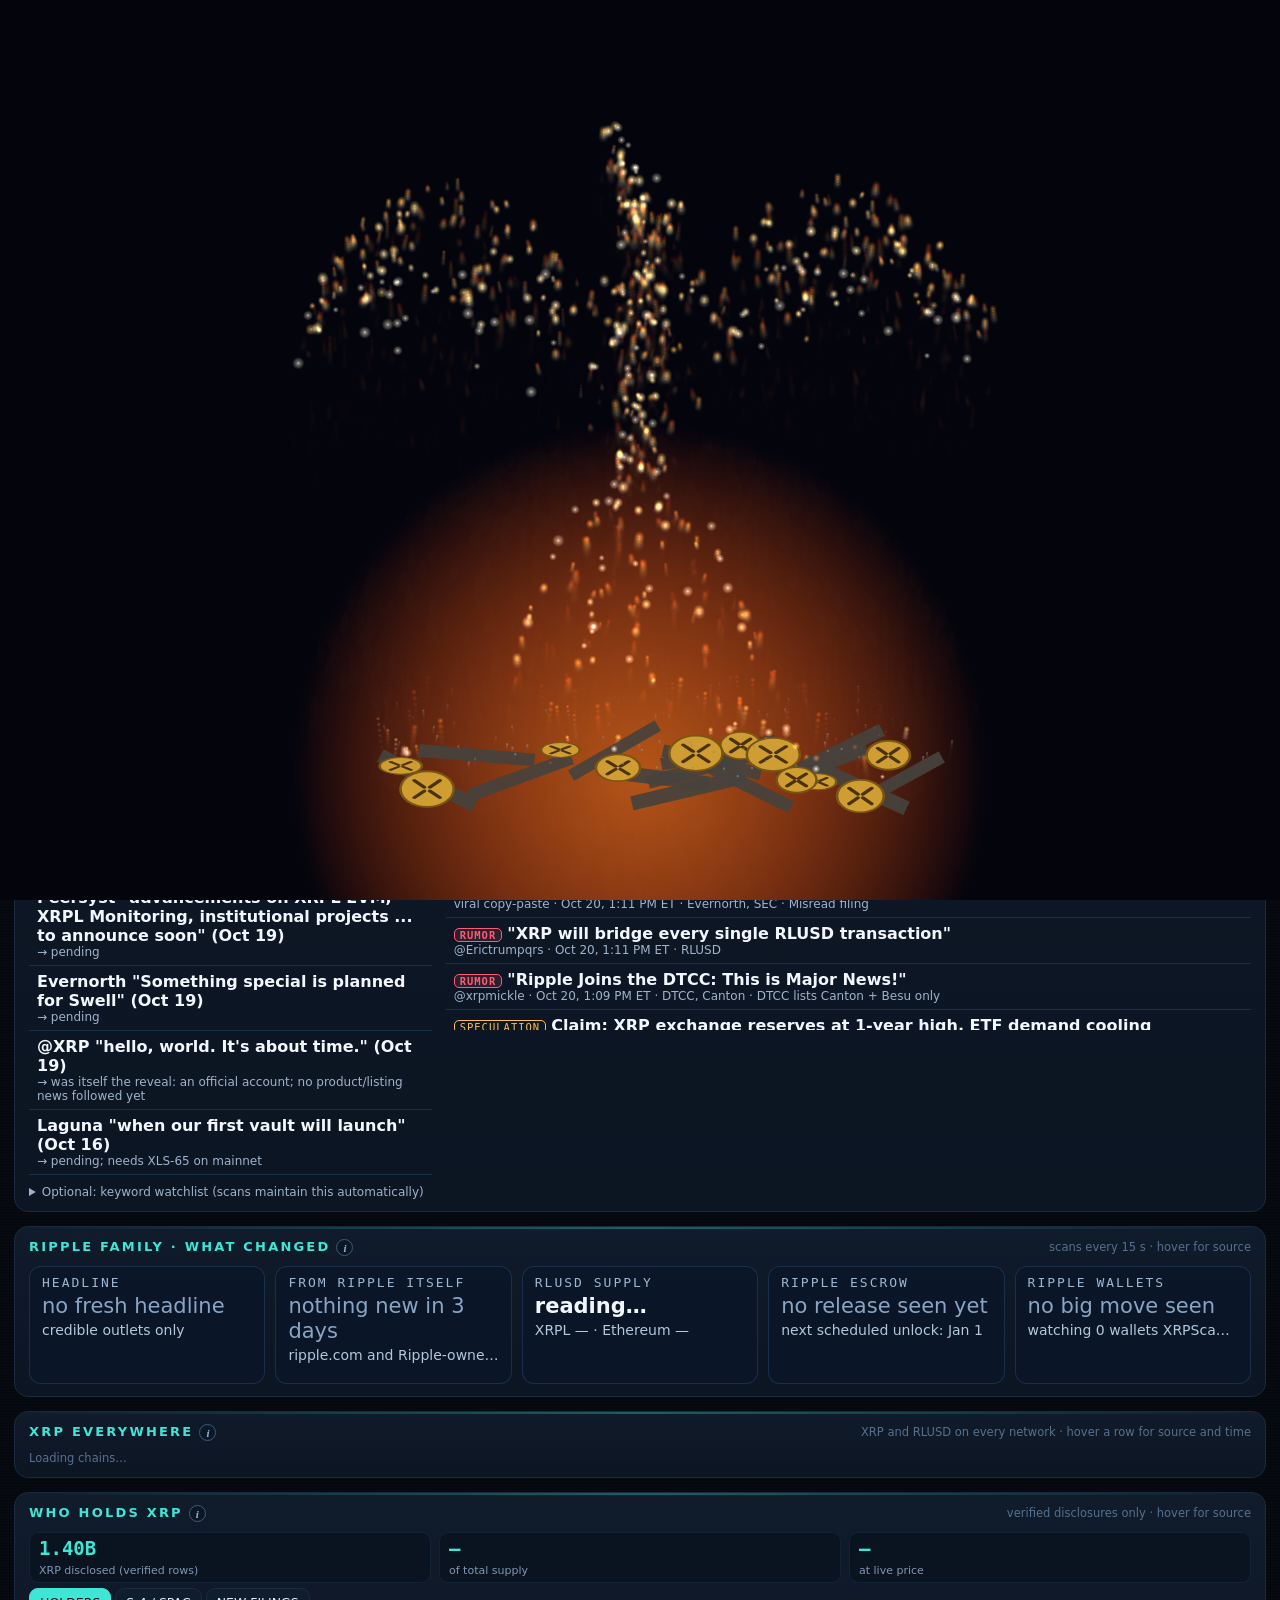
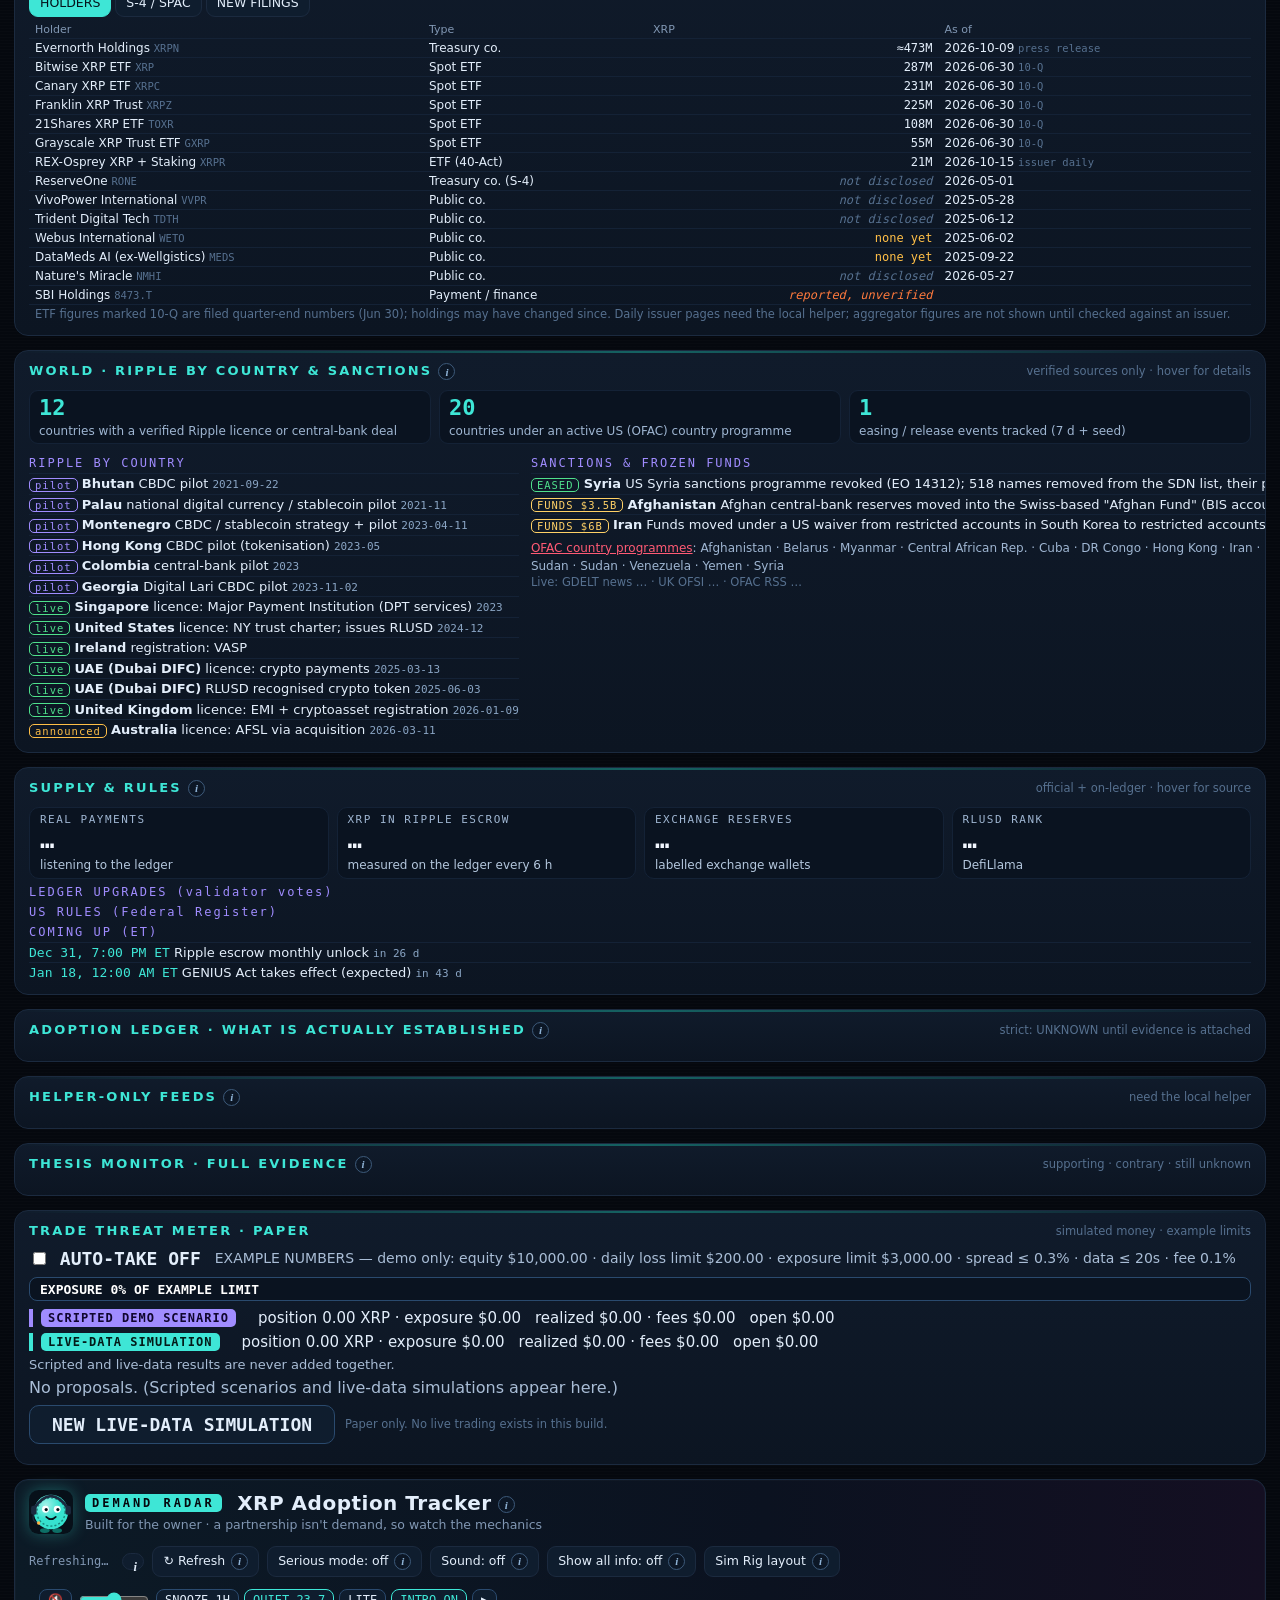
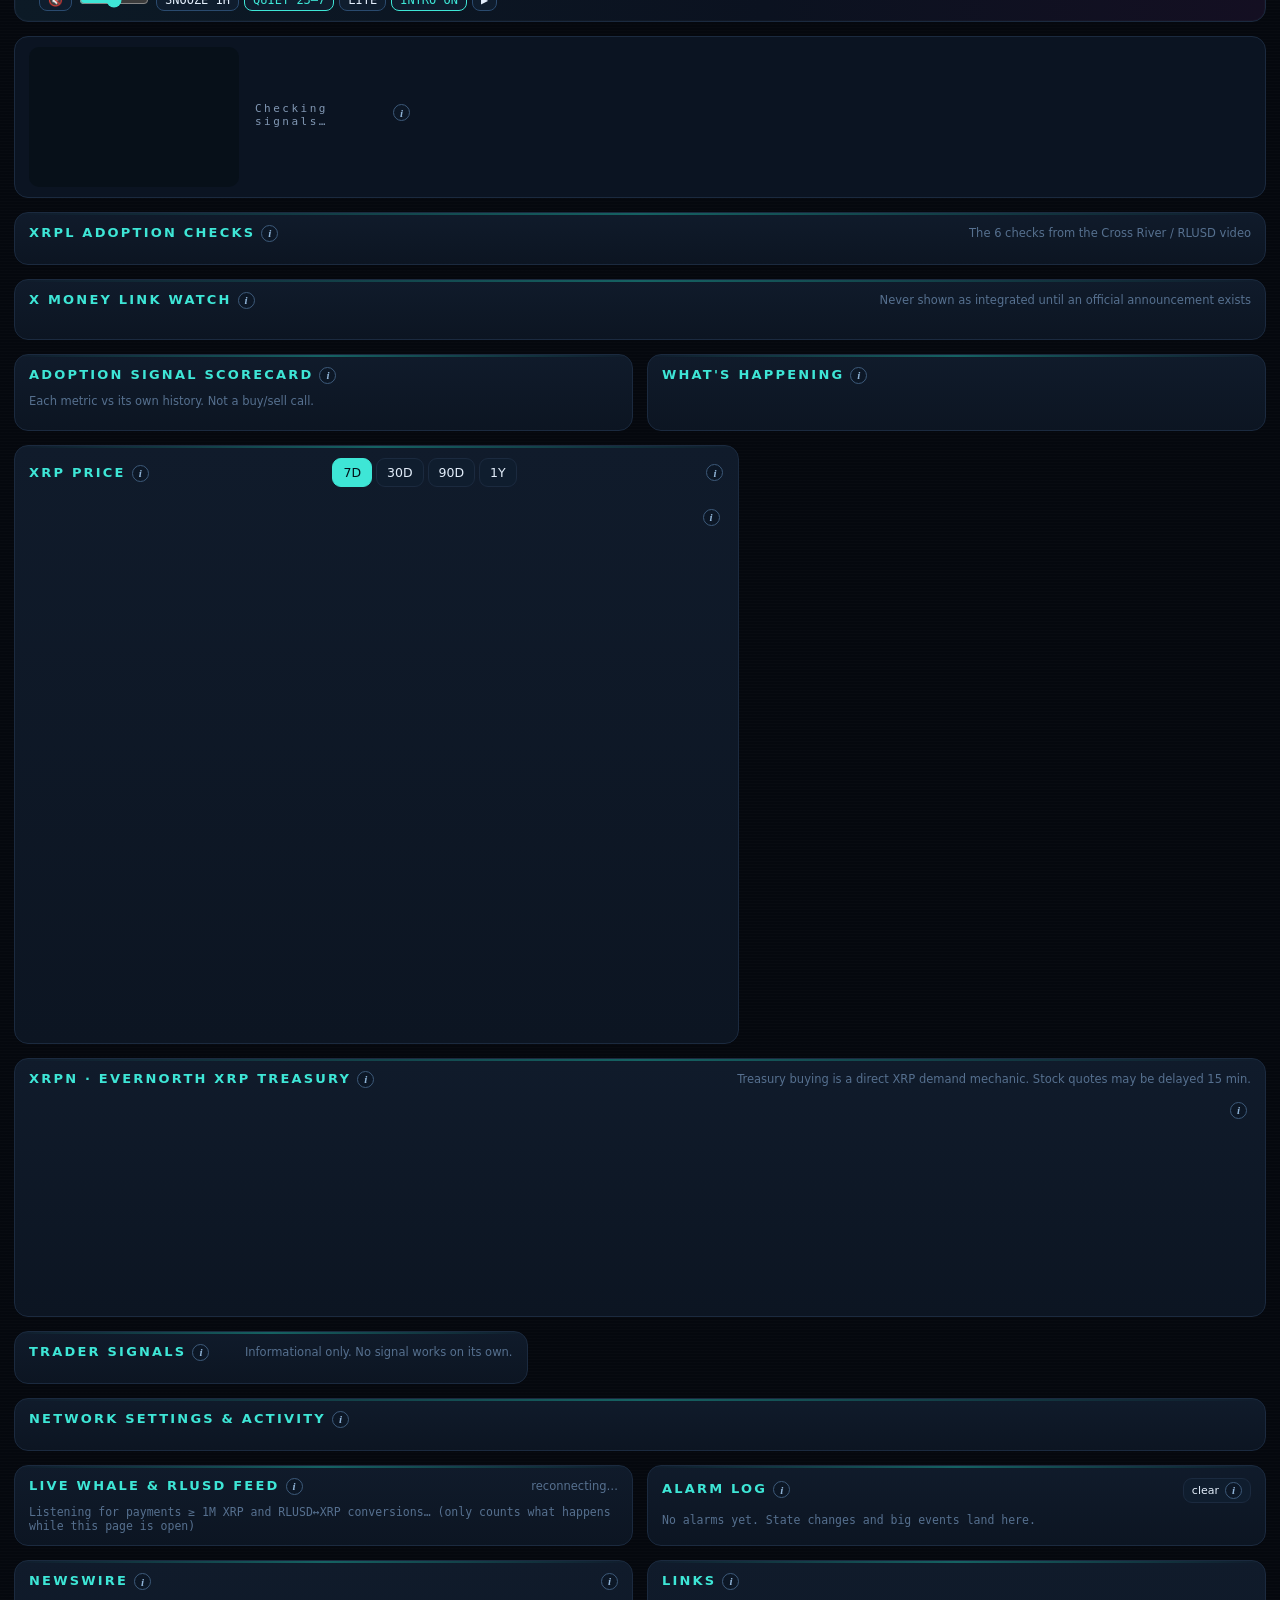
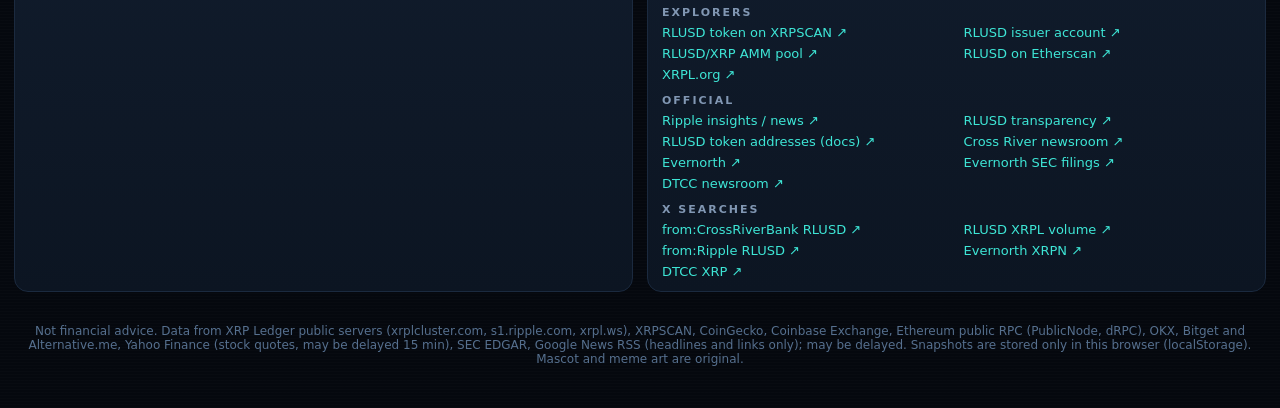
==== commit b2b3f3c3: "tracker update 2026-10-20 22:52:44" ====
--- a/site/index.html
+++ b/site/index.html
@@ -138,5 +138,7 @@
 <script src="paper.js"></script>
 <script src="hud.js"></script>
 <script src="intro.js"></script>
+<script src="goal-config.js"></script>
+<script src="goal.js"></script>
 </body>
 </html>
--- a/site/rig.css
+++ b/site/rig.css
@@ -204,3 +204,7 @@
 body.rig #lrow1>#signals{flex:1.6 1 0}
 body.rig #lrow1 #sigGrid>.sig{min-width:0}
 body.rig #lrow1 #netGrid{grid-template-columns:repeat(3,1fr)!important}
+
+/* resizable window: narrow sizes stack the three screens */
+body.rig.rig-stack{overflow-y:auto;overflow-x:hidden}
+body.rig-stack #rig{grid-template-columns:1920px;width:1920px}
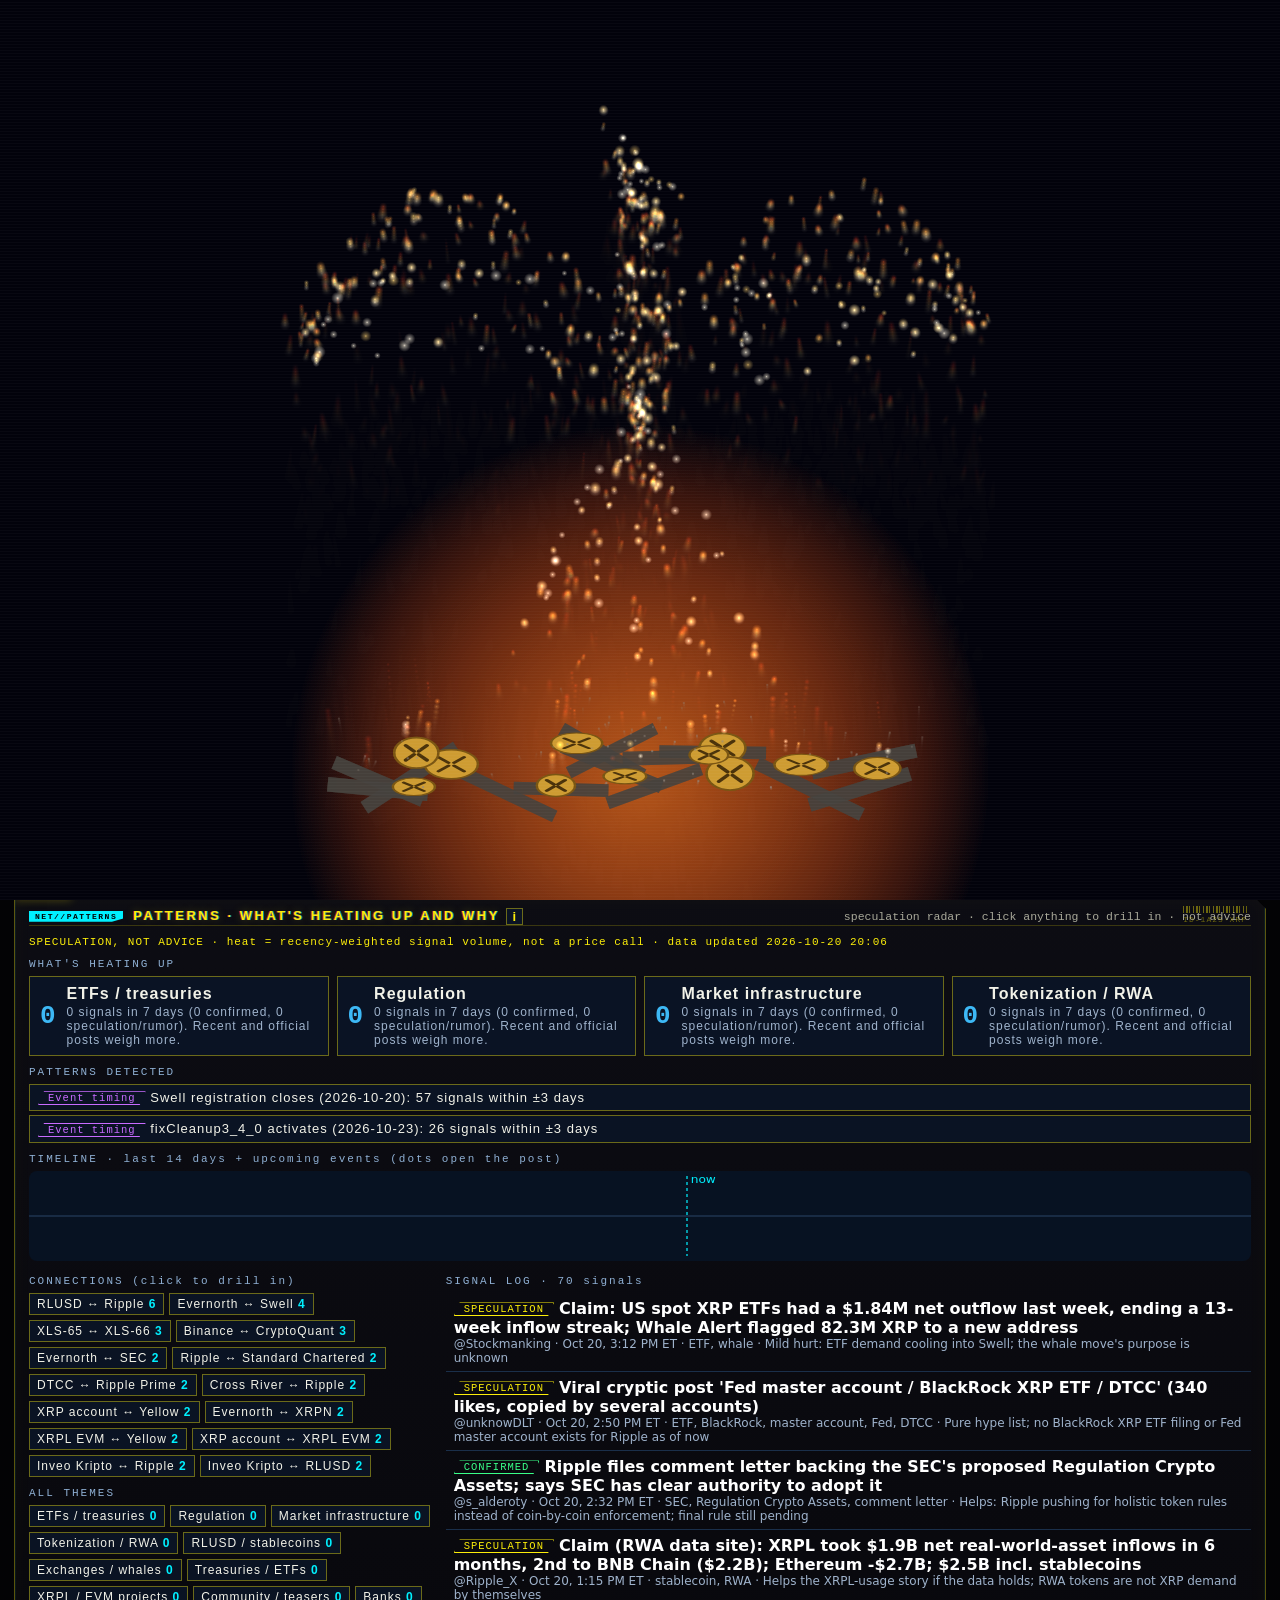
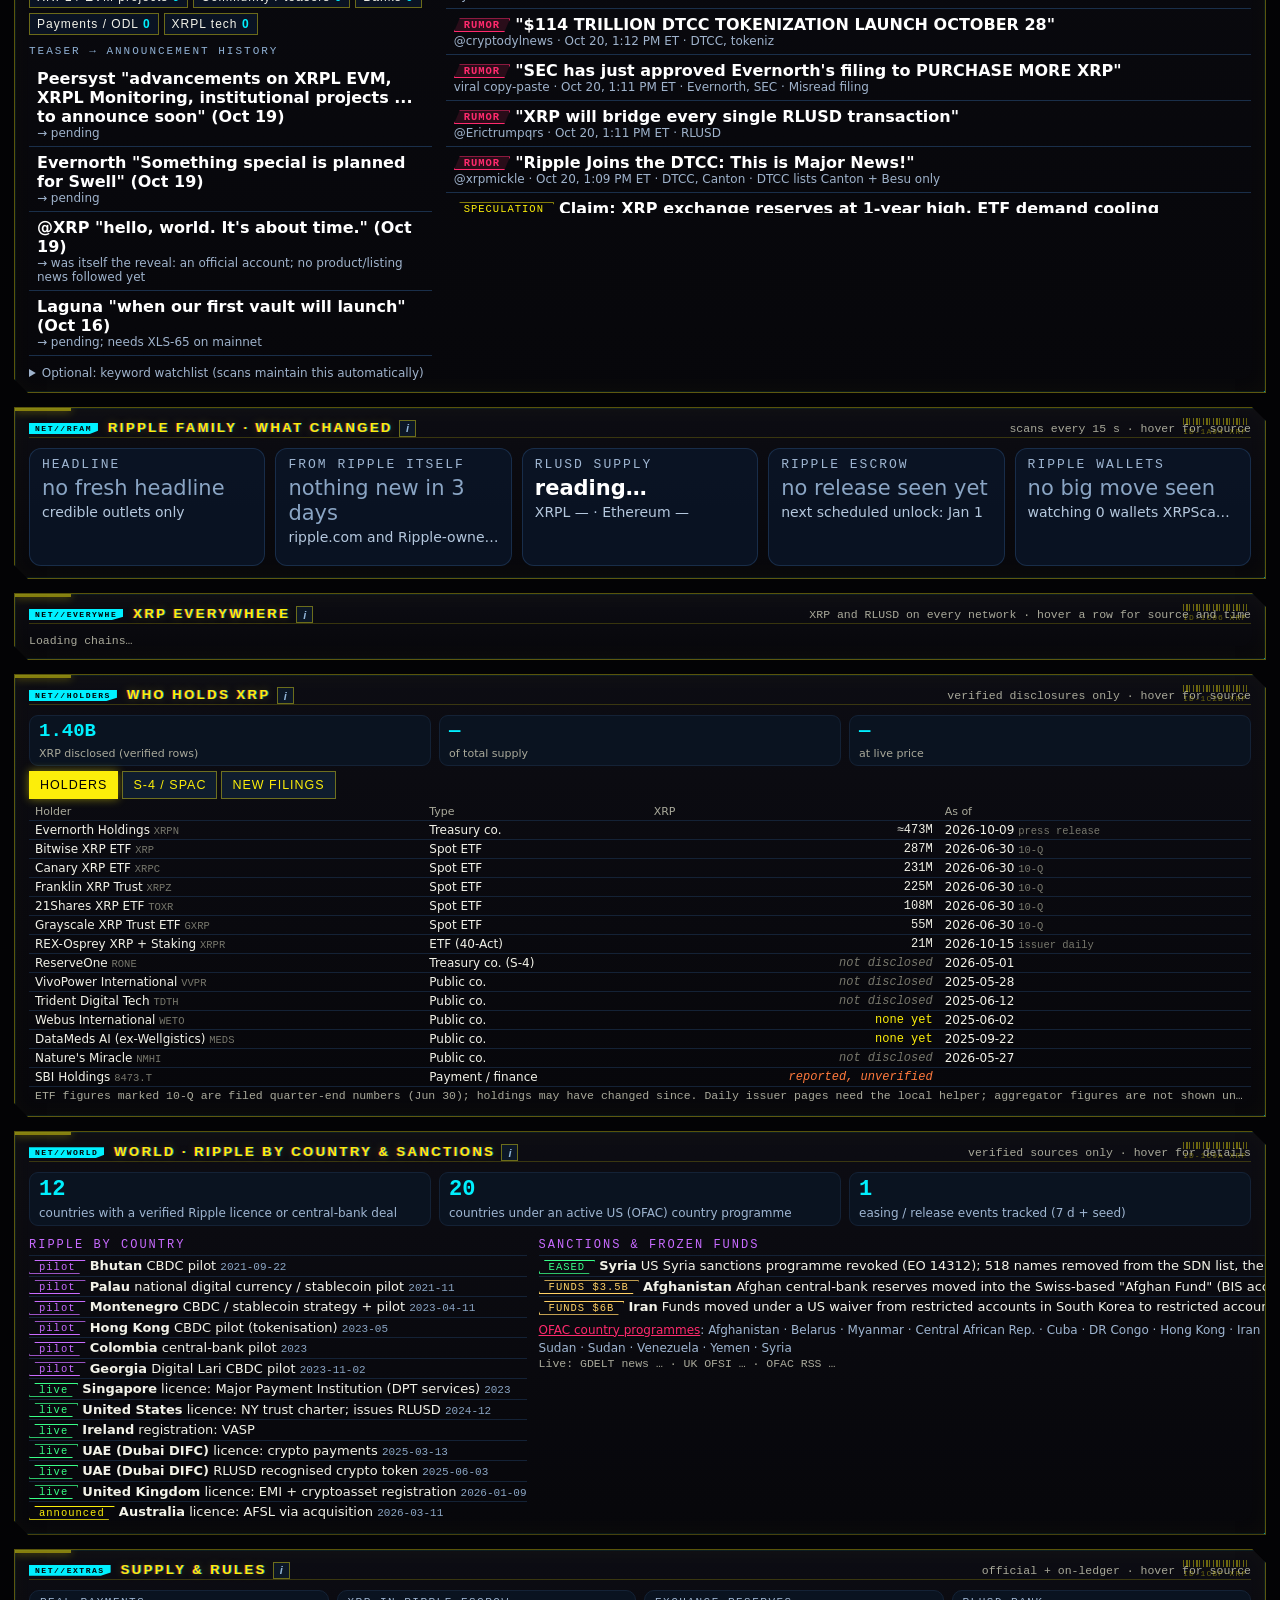
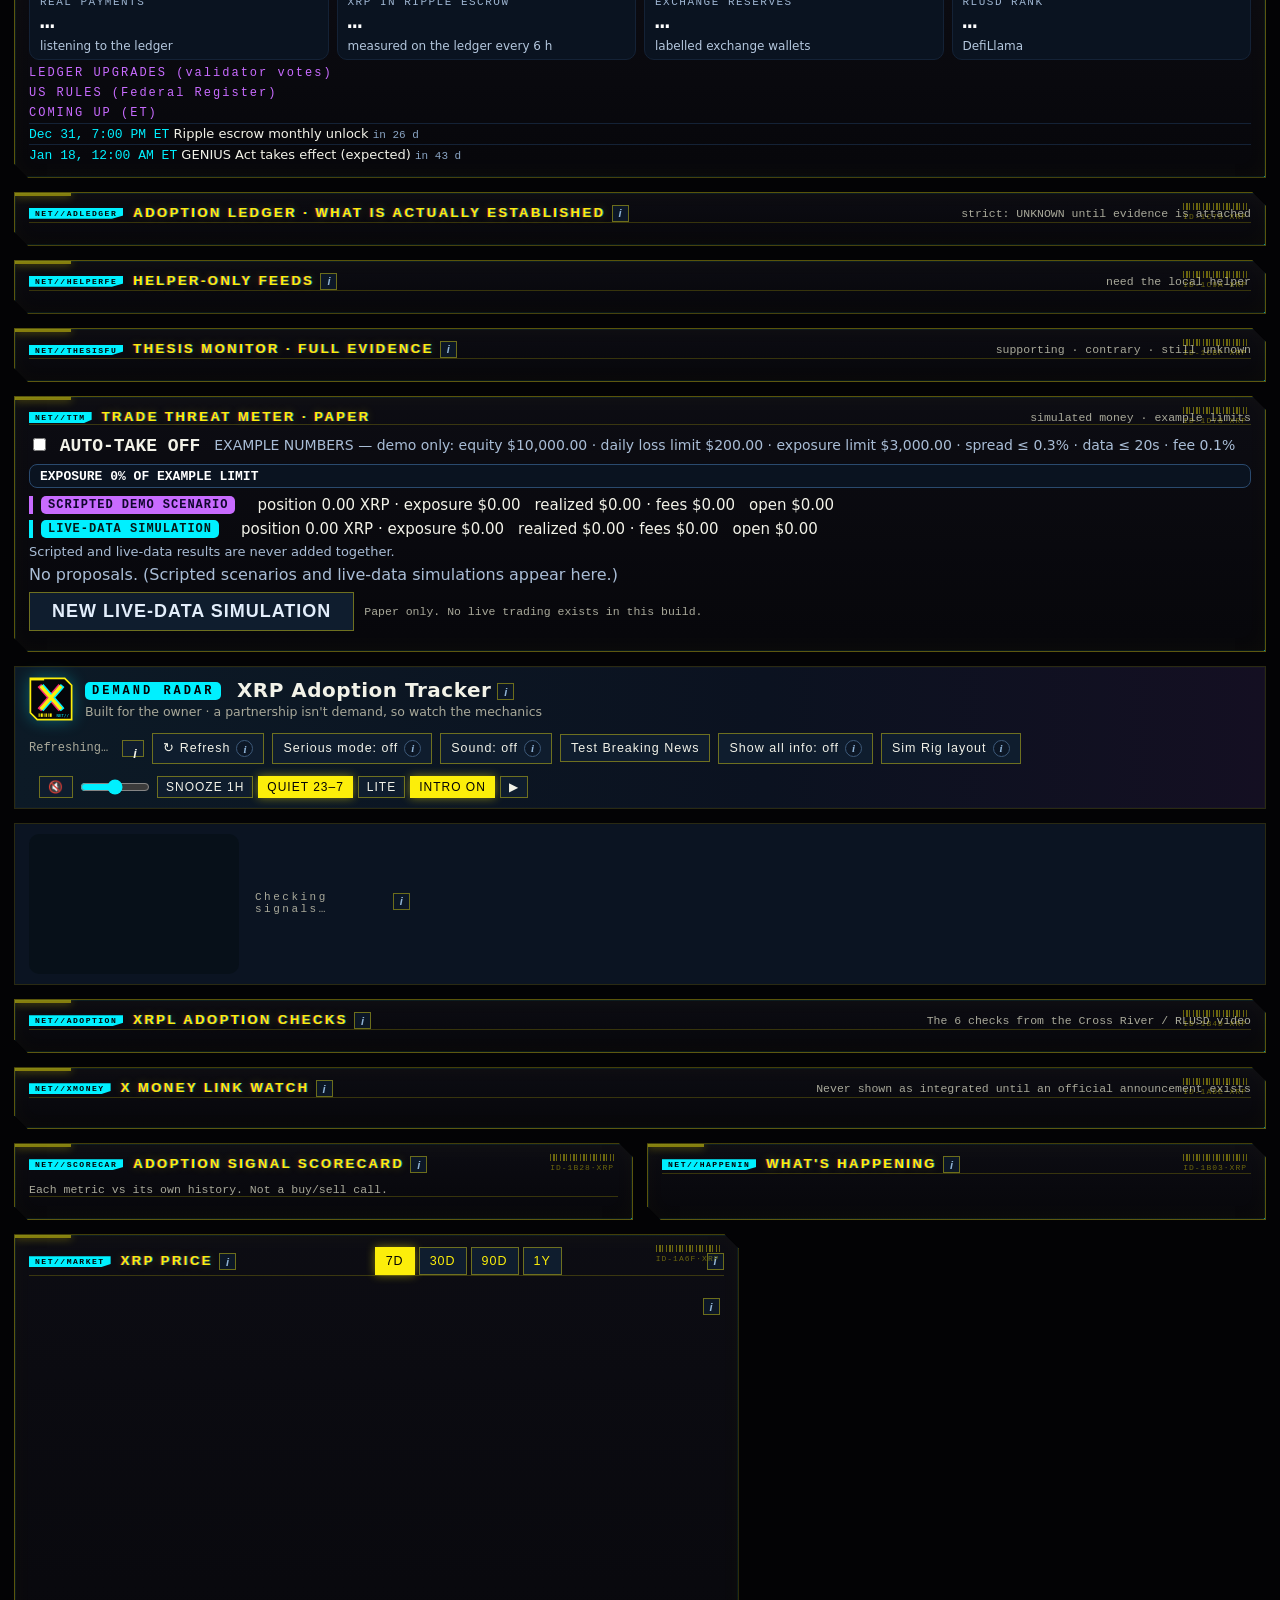
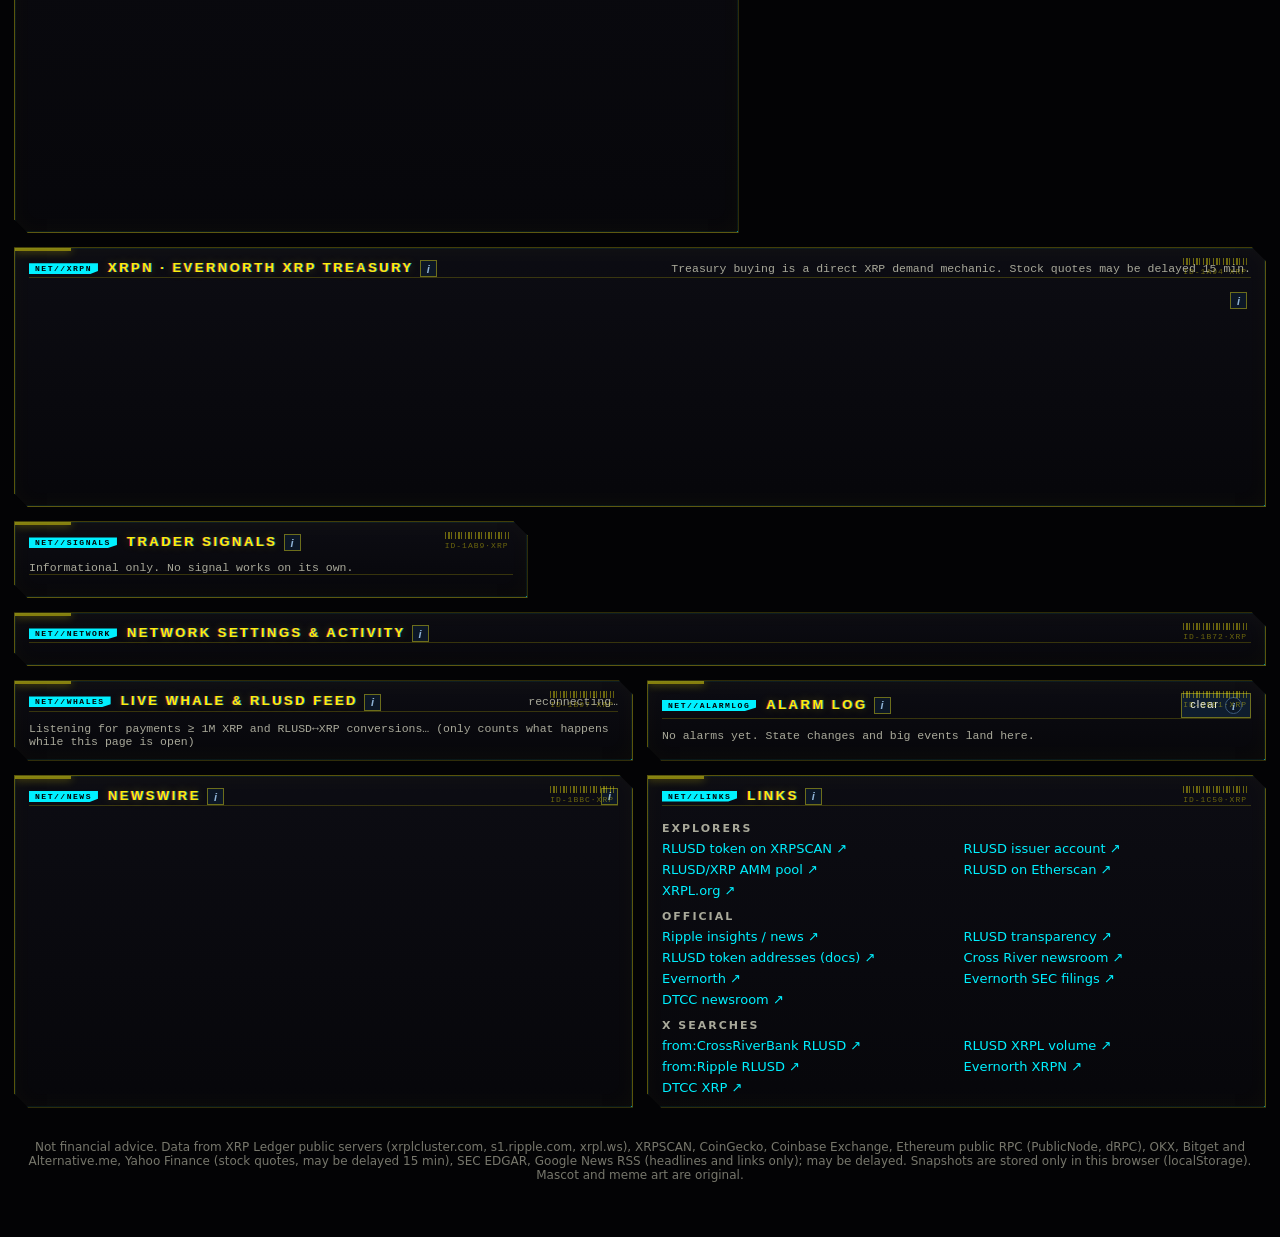
==== commit 60e6ee82: "tracker update 2026-10-20 23:53:50" ====
--- a/site/index.html
+++ b/site/index.html
@@ -9,6 +9,7 @@
 <link rel="stylesheet" href="styles.css">
 <link rel="stylesheet" href="rig.css">
 <link rel="stylesheet" href="hud.css">
+<link rel="stylesheet" href="cyber.css">
 </head>
 <body>
 <div id="app">
@@ -140,5 +141,9 @@
 <script src="intro.js"></script>
 <script src="goal-config.js"></script>
 <script src="goal.js"></script>
+<script src="cyber.js"></script>
+<script src="tv-config.js"></script>
+<script src="tv.js"></script>
+<script src="eggs.js"></script>
 </body>
 </html>
--- a/site/styles.css
+++ b/site/styles.css
@@ -2,7 +2,7 @@
 :root{
   --bg:#05080e; --bg2:#0a111c; --panel:#0c1522; --panel2:#101b2b; --line:#1b2a3f; --line2:#24395530;
   --ink:#e6eef8; --mute:#8197b3; --dim:#56708f;
-  --cyan:#36e2cf; --cyan2:#1aa999; --amber:#ffb547; --red:#ff4d6d; --green:#4fe08c; --violet:#9b8cff; --blue:#4aa8ff;
+  --cyan:#00f0ff; --cyan2:#00a8b4; --amber:#fcee0a; --red:#ff2a6d; --green:#39ff88; --violet:#c86bff; --blue:#4aa8ff;
   --font:"Bahnschrift","DIN Alternate","Segoe UI Variable","Segoe UI",Roboto,system-ui,sans-serif;
   --mono:"Cascadia Mono","Consolas","DejaVu Sans Mono",ui-monospace,monospace;
   --r:14px;
@@ -31,13 +31,13 @@
   padding:10px 14px;border:1px solid var(--line);border-radius:var(--r);
   background:linear-gradient(90deg,#0c1a26,#0b1220 60%,#140f22);box-shadow:inset 0 0 0 1px #ffffff05}
 .brand{display:flex;align-items:center;gap:12px}
-.logo{width:44px;height:44px;filter:drop-shadow(0 0 8px #36e2cf55);animation:bob 4s ease-in-out infinite}
+.logo{width:44px;height:44px;filter:drop-shadow(0 0 8px #00f0ff55);animation:bob 4s ease-in-out infinite}
 h1{font-size:20px;margin:0;letter-spacing:.5px;font-weight:600}
 .codename{font-family:var(--mono);font-size:12px;letter-spacing:3px;color:var(--bg);background:var(--cyan);padding:2px 7px;border-radius:5px;margin-right:8px;vertical-align:3px}
 .sub{color:var(--mute);font-size:12.5px;margin-top:2px}
 .controls{display:flex;gap:8px;align-items:center;flex-wrap:wrap}
 .controls button,.tiny,.seg button{background:#0f1d2e;color:var(--ink);border:1px solid var(--line);border-radius:9px;padding:6px 10px;font-size:12.5px;cursor:pointer;transition:.2s}
-.controls button:hover,.seg button:hover{border-color:var(--cyan);box-shadow:0 0 12px #36e2cf33}
+.controls button:hover,.seg button:hover{border-color:var(--cyan);box-shadow:0 0 12px #00f0ff33}
 .controls button.on{border-color:var(--amber);color:var(--amber)}
 .refresh{font-family:var(--mono);font-size:12px;color:var(--mute)}
 .tiny{padding:3px 8px;font-size:11px}
@@ -51,20 +51,20 @@
 .src{color:var(--dim);font-size:10.5px;font-family:var(--mono);margin-top:6px}
 /* verdict */
 .verdict{display:flex;gap:18px;align-items:center;background:
-  radial-gradient(600px 200px at 0% 50%,#36e2cf14,transparent),linear-gradient(180deg,#0f1c2c,#0b1422);border-color:#1f3b52}
+  radial-gradient(600px 200px at 0% 50%,#00f0ff14,transparent),linear-gradient(180deg,#0f1c2c,#0b1422);border-color:#1f3b52}
 .v-gauge{width:190px;height:150px;flex:none}
 .v-kicker{font-family:var(--mono);font-size:11px;letter-spacing:2.5px;color:var(--amber)}
 .v-title{font-size:24px;font-weight:600;margin:4px 0 6px;line-height:1.15}
 .v-text{color:#c3d2e4;font-size:14px;line-height:1.45;max-width:900px}
 .v-chips{display:flex;flex-wrap:wrap;gap:6px;margin-top:8px}
 .chip{font-size:11.5px;padding:3px 8px;border-radius:20px;border:1px solid var(--line);background:#0a1320;color:var(--mute)}
-.chip.up{color:var(--green);border-color:#4fe08c55}.chip.down{color:var(--red);border-color:#ff4d6d55}.chip.flat{color:var(--amber);border-color:#ffb54755}
+.chip.up{color:var(--green);border-color:#39ff8855}.chip.down{color:var(--red);border-color:#ff2a6d55}.chip.flat{color:var(--amber);border-color:#fcee0a55}
 /* alarm banner */
 .alarm{display:flex;gap:16px;align-items:center;border-radius:var(--r);padding:10px 14px;border:1px solid var(--line);background:#0b1422;transition:background .5s,border-color .5s}
 .alarm.flash{animation:flash 1.2s ease 2}
 .alarm.stage-1{border-color:#4aa8ff88;background:linear-gradient(90deg,#0d2238,#0b1422)}
-.alarm.stage-2{border-color:#ffb547aa;background:linear-gradient(90deg,#2c210c,#0b1422)}
-.alarm.stage-3{border-color:#ff4d6dcc;background:linear-gradient(90deg,#3a0f1b,#0b1422);box-shadow:0 0 24px #ff4d6d33}
+.alarm.stage-2{border-color:#fcee0aaa;background:linear-gradient(90deg,#2c210c,#0b1422)}
+.alarm.stage-3{border-color:#ff2a6dcc;background:linear-gradient(90deg,#3a0f1b,#0b1422);box-shadow:0 0 24px #ff2a6d33}
 .alarm-meme{width:210px;height:140px;flex:none;border-radius:10px;overflow:hidden;background:#071019}
 .alarm-stage{font-family:var(--mono);font-size:11px;letter-spacing:2.5px;color:var(--mute)}
 .stage-1 .alarm-stage{color:var(--blue)}.stage-2 .alarm-stage{color:var(--amber)}.stage-3 .alarm-stage{color:var(--red)}
@@ -119,14 +119,14 @@
 .meme .art{height:118px}
 .meme .cap{font-size:12px;padding:6px 9px 8px;line-height:1.3;color:#c9d7e8}
 .meme .cap b{display:block;color:var(--ink);font-size:12.5px;margin-bottom:2px}
-.meme.l2{border-color:#ffb54766}.meme.l3{border-color:#ff4d6d88}
+.meme.l2{border-color:#fcee0a66}.meme.l3{border-color:#ff2a6d88}
 body.serious .alarm-meme,body.serious .meme .art{display:none}
 body.serious .meme-grid{grid-template-columns:repeat(auto-fill,minmax(240px,1fr))}
 /* feeds */
 .feed{font-family:var(--mono);font-size:12px;max-height:260px;overflow:auto;display:flex;flex-direction:column;gap:4px}
 .feed .row{display:flex;gap:8px;padding:5px 7px;border-radius:7px;background:#0a1320;border:1px solid #142236;animation:slidein .4s ease both;align-items:baseline}
 .feed .row .tm{color:var(--dim);flex:none}
-.feed .row.l2{border-color:#ffb54755}.feed .row.l3{border-color:#ff4d6d77}
+.feed .row.l2{border-color:#fcee0a55}.feed .row.l3{border-color:#ff2a6d77}
 .feed .row a{color:var(--cyan);text-decoration:none}
 .feed.news .row{font-family:var(--font);font-size:13px}
 .links{display:grid;grid-template-columns:repeat(auto-fill,minmax(210px,1fr));gap:6px 14px;font-size:13px}
@@ -156,7 +156,7 @@
 .xm-node .nm{font-weight:600;font-size:14px}.xm-node .ds{font-size:11.5px;color:var(--mute);line-height:1.35;margin-top:3px}
 .xm-link{flex:0 0 96px;display:flex;flex-direction:column;align-items:center;justify-content:center;font-size:10.5px;text-align:center;padding:0 4px;font-family:var(--mono)}
 .xm-link .bar{width:100%;height:4px;border-radius:2px;margin:5px 0;position:relative;overflow:hidden}
-.xm-link.ok{color:var(--green)}.xm-link.ok .bar{background:var(--green);box-shadow:0 0 8px #4fe08c88}
+.xm-link.ok{color:var(--green)}.xm-link.ok .bar{background:var(--green);box-shadow:0 0 8px #39ff8888}
 .xm-link.no{color:var(--amber)}.xm-link.no .bar{background:repeating-linear-gradient(90deg,var(--amber) 0 6px,transparent 6px 12px);animation:dash 1s linear infinite}
 @keyframes dash{to{background-position:12px 0}}
 .xm-foot{display:flex;gap:10px;align-items:center;margin-top:8px;font-size:12px;color:var(--mute);flex-wrap:wrap}
@@ -169,12 +169,12 @@
 .meme .art,.alarm-meme,.meme-mini{overflow:hidden}
 /* info icons */
 .ib{display:inline-grid;place-items:center;width:17px;height:17px;border-radius:50%;border:1px solid #3d5a7a;background:#0c1726;color:#8fb3d6;font:italic 700 11px Georgia,serif;cursor:help;padding:0;margin-left:6px;vertical-align:middle;transition:.15s;flex:none;letter-spacing:0;text-transform:none}
-.ib:hover,.ib:focus{border-color:var(--cyan);color:var(--cyan);box-shadow:0 0 8px #36e2cf55;outline:none}
+.ib:hover,.ib:focus{border-color:var(--cyan);color:var(--cyan);box-shadow:0 0 8px #00f0ff55;outline:none}
 .ib-abs{position:absolute;top:4px;right:4px;margin:0;z-index:2}
 .spark-wrap{height:auto!important}
 .infoanchor{display:inline-flex}
 .alarm-stage-wrap{display:inline-block;float:right}
-#infobar{position:fixed;z-index:9999;background:#0b1626f2;border:1px solid var(--cyan);border-radius:10px;padding:9px 12px;color:#e6eef8;font-size:13.5px;line-height:1.45;box-shadow:0 8px 30px #000a,0 0 18px #36e2cf33;animation:pop .15s ease both;pointer-events:auto}
+#infobar{position:fixed;z-index:9999;background:#0b1626f2;border:1px solid var(--cyan);border-radius:10px;padding:9px 12px;color:#e6eef8;font-size:13.5px;line-height:1.45;box-shadow:0 8px 30px #000a,0 0 18px #00f0ff33;animation:pop .15s ease both;pointer-events:auto}
 #infobar b{display:block;color:var(--cyan);font-size:11px;letter-spacing:1.5px;text-transform:uppercase;margin-bottom:2px}
 #infobar b:empty{display:none}
 .icap{display:none}
--- a/site/rig.css
+++ b/site/rig.css
@@ -32,7 +32,7 @@
 .sig.dial .n{font-size:11px;letter-spacing:1px;text-transform:uppercase;color:var(--mute);white-space:nowrap;overflow:hidden;text-overflow:ellipsis}
 .sig.dial .v{font-family:var(--mono);font-size:19px;font-weight:700;line-height:1.15}
 .sig.dial .st{font-size:11.5px;color:#a9bbd0;white-space:nowrap;overflow:hidden;text-overflow:ellipsis;max-width:330px}
-.sig.dial.l2{border-color:#ffb54766}.sig.dial.l3{border-color:#ff4d6d88;background:#2a0f1a}
+.sig.dial.l2{border-color:#fcee0a66}.sig.dial.l3{border-color:#ff2a6d88;background:#2a0f1a}
 .blink{animation:blink 1.1s steps(2) infinite}@keyframes blink{50%{opacity:.25}}
 .pulse-live{display:grid;grid-template-columns:repeat(4,1fr);gap:8px;margin-bottom:8px}
 .pl{display:flex;gap:8px;align-items:center;background:#0a1320;border:1px solid #142236;border-radius:9px;padding:6px 10px}
@@ -53,7 +53,7 @@
 #healthDots{display:flex;gap:10px;flex-wrap:wrap}
 .hl{display:inline-flex;align-items:center;gap:5px;font-family:var(--mono);font-size:11px;color:var(--mute);cursor:help}
 .hl i{width:9px;height:9px;border-radius:50%;display:inline-block}
-.hl.green i{background:#4fe08c;box-shadow:0 0 8px #4fe08c}.hl.amber i{background:#ffb547;box-shadow:0 0 8px #ffb547}.hl.red i{background:#ff4d6d;box-shadow:0 0 8px #ff4d6d;animation:blink 1s steps(2) infinite}
+.hl.green i{background:#39ff88;box-shadow:0 0 8px #39ff88}.hl.amber i{background:#fcee0a;box-shadow:0 0 8px #fcee0a}.hl.red i{background:#ff2a6d;box-shadow:0 0 8px #ff2a6d;animation:blink 1s steps(2) infinite}
 #rnRow{display:grid;grid-template-columns:1.6fr 1fr;gap:10px;height:150px}
 #rightnow{position:relative;overflow:hidden;padding:8px 14px}
 .rn-k{font-family:var(--mono);font-size:12px;letter-spacing:5px;color:var(--cyan);display:flex;gap:6px;align-items:center}
@@ -75,10 +75,10 @@
 .ewn{display:flex;justify-content:space-between;font-size:12px;color:#a9bbd0;gap:8px}.ewn span{white-space:nowrap;overflow:hidden;text-overflow:ellipsis}
 .ewn b{font-family:var(--mono);font-size:11px;color:var(--mute)}
 .ewbar{position:relative;height:7px;border-radius:4px;background:#14233a;overflow:hidden}
-.ewbar i{position:absolute;inset:0 auto 0 0;background:linear-gradient(90deg,#36e2cf,#ffb547 70%,#ff4d6d);border-radius:4px;transition:width 1s}
+.ewbar i{position:absolute;inset:0 auto 0 0;background:linear-gradient(90deg,#00f0ff,#fcee0a 70%,#ff2a6d);border-radius:4px;transition:width 1s}
 .ewbar u{position:absolute;top:0;bottom:0;width:1px;background:#05080e}
 .ews{display:none}
-.ew.approaching .ewn{color:var(--amber)}.ew.approaching .ewn b{color:var(--amber);animation:blink 1s steps(2) infinite}.ew.approaching .ewbar{box-shadow:0 0 10px #ffb54799}
+.ew.approaching .ewn{color:var(--amber)}.ew.approaching .ewn b{color:var(--amber);animation:blink 1s steps(2) infinite}.ew.approaching .ewbar{box-shadow:0 0 10px #fcee0a99}
 .ew.crossed .ewn b{color:var(--red)}
 #demand{position:relative;height:520px;padding:0;overflow:hidden;background:radial-gradient(ellipse at 50% 58%,#0e2236 0%,#070d17 70%)}
 #dzCanvas{position:absolute;inset:0;width:100%;height:100%;display:block}
@@ -92,7 +92,7 @@
 .dz-legend i{width:9px;height:9px;border-radius:50%;background:var(--c);display:inline-block;margin-left:8px}
 .dz-meme{position:absolute;right:14px;bottom:12px;width:250px;background:#07101bdd;border:1px solid var(--line);border-radius:12px;padding:6px;cursor:help}
 .dz-meme.pop{animation:rnpop 1s cubic-bezier(.2,1.4,.4,1)}
-.dz-meme.stage-2{border-color:var(--amber);box-shadow:0 0 18px #ffb54755}.dz-meme.stage-3{border-color:var(--red);box-shadow:0 0 22px #ff4d6d77}
+.dz-meme.stage-2{border-color:var(--amber);box-shadow:0 0 18px #fcee0a55}.dz-meme.stage-3{border-color:var(--red);box-shadow:0 0 22px #ff2a6d77}
 .dz-stage{font-family:var(--mono);font-size:10px;letter-spacing:2px;color:var(--cyan)}
 .dz-art{height:140px;border-radius:8px;overflow:hidden;margin:4px 0}
 .dz-cap{font-size:13px;font-weight:700;white-space:nowrap;overflow:hidden;text-overflow:ellipsis}
--- a/site/hud.css
+++ b/site/hud.css
@@ -1,6 +1,6 @@
 /* DEMAND RADAR · HUD theme: deep space, holographic glass, cyan/violet accents. No pure white on pure black.
    Colour meaning (only these): green = good/rising, amber = watch, red = alarm/falling, cyan = live data, violet = Ripple/structure. */
-:root{--space:#050a14;--ink:#e3eefb;--hi:#f2f7ff;--cyan:#3ee6d6;--violet:#a08cff;--good:#4fe08c;--amber:#ffbf47;--bad:#ff5a74}
+:root{--space:#050a14;--ink:#e3eefb;--hi:#f2f7ff;--cyan:#00f0ff;--violet:#c86bff;--good:#39ff88;--amber:#fcee0a;--bad:#ff2a6d}
 body.rig,body.floor{background:radial-gradient(1200px 700px at 50% 40%,#0c1a2e 0%,#060c18 55%,#04070f 100%) fixed,var(--space);color:var(--ink)}
 body.rig:before,body.floor:before{content:"";position:fixed;inset:0;pointer-events:none;z-index:0;opacity:.35;
   background-image:radial-gradient(1px 1px at 12% 22%,#9fd8ff88,transparent 60%),radial-gradient(1px 1px at 68% 12%,#c8b8ff77,transparent 60%),radial-gradient(1px 1px at 82% 64%,#9fd8ff66,transparent 60%),radial-gradient(1px 1px at 33% 78%,#ffffff44,transparent 60%),radial-gradient(1px 1px at 51% 46%,#9fd8ff55,transparent 60%);background-size:620px 420px}
@@ -12,12 +12,12 @@
 body.lite .panel{box-shadow:none!important}body.lite:before{display:none}body.lite *{animation:none!important;transition:none!important}
 /* zone headings: reading order LEFT=WHY · CENTER=NOW · RIGHT=LIVE */
 .zone-h{display:flex;align-items:baseline;gap:16px;margin:2px 4px 8px;padding:0 4px;border-left:4px solid var(--cyan)}
-.zone-h b{font-family:var(--mono);font-size:30px;letter-spacing:6px;color:var(--cyan);text-shadow:0 0 18px #3ee6d655}
+.zone-h b{font-family:var(--mono);font-size:30px;letter-spacing:6px;color:var(--cyan);text-shadow:0 0 18px #00f0ff55}
 .zone-h span{font-size:19px;color:#c2d5ea}.zone-h em{margin-left:auto;font-style:normal;font-family:var(--mono);font-size:20px;color:#c2d5ea}
-.fit-center .zone-h{border-left-color:var(--violet)}.fit-center .zone-h b{color:var(--violet);text-shadow:0 0 18px #a08cff55}
-.fit-right .zone-h{border-left-color:var(--amber)}.fit-right .zone-h b{color:var(--amber);text-shadow:0 0 18px #ffbf4744}
+.fit-center .zone-h{border-left-color:var(--violet)}.fit-center .zone-h b{color:var(--violet);text-shadow:0 0 18px #c86bff55}
+.fit-right .zone-h{border-left-color:var(--amber)}.fit-right .zone-h b{color:var(--amber);text-shadow:0 0 18px #fcee0a44}
 /* analyst line */
-#analyst{display:flex;gap:12px;align-items:center;margin:6px 0 8px;padding:8px 14px;border:1px solid #a08cff55;border-radius:12px;background:linear-gradient(90deg,#1a1240cc,#0b1526cc);font-size:20px;min-height:44px}
+#analyst{display:flex;gap:12px;align-items:center;margin:6px 0 8px;padding:8px 14px;border:1px solid #c86bff55;border-radius:12px;background:linear-gradient(90deg,#1a1240cc,#0b1526cc);font-size:20px;min-height:44px}
 #analyst .an-k{font-family:var(--mono);color:var(--violet);letter-spacing:3px;font-size:15px;flex:none}
 #analyst .an-t{color:var(--hi);white-space:nowrap;overflow:hidden;text-overflow:ellipsis}
 #analyst .an-t:after{content:"▌";color:var(--violet);animation:blink 1s steps(1) infinite;margin-left:2px}
@@ -30,13 +30,13 @@
 .rf-big{font-size:21px;font-weight:600;line-height:1.2;margin:4px 0 3px;color:var(--hi);display:-webkit-box;-webkit-line-clamp:2;-webkit-box-orient:vertical;overflow:hidden}
 .rf-big i{font-style:normal}.rf-big .up{color:var(--good)}.rf-big .dn{color:var(--bad)}
 .rf-m{font-size:14px;color:#b4c7dd;white-space:nowrap;overflow:hidden;text-overflow:ellipsis}.rf-a{position:absolute;right:10px;top:8px;font-family:var(--mono);font-size:12px;color:#7f99b8}
-.rf-t.g{border-color:#4fe08c88}.rf-t.r{border-color:#ff5a7488}.rf-t.a{border-color:#ffbf4788}.rf-t.dim .rf-big{color:#8aa5c4;font-weight:400}
+.rf-t.g{border-color:#39ff8888}.rf-t.r{border-color:#ff2a6d88}.rf-t.a{border-color:#fcee0a88}.rf-t.dim .rf-big{color:#8aa5c4;font-weight:400}
 .rf-fam{display:flex;flex-wrap:wrap;gap:6px;margin-bottom:8px}.rf-f{font-size:13px;text-decoration:none;color:var(--ink);border:1px solid #2a4a6e;border-radius:8px;padding:2px 8px}.rf-f em{color:#8aa5c4;font-style:normal}.rf-f span{color:#9fb6d2}.rf-f.announced{border-color:var(--amber)}
 .new,.newtag{display:inline-block;background:var(--amber);color:#1a1200;border-radius:4px;padding:0 5px;font-size:10.5px;font-weight:700;font-family:var(--mono);letter-spacing:1px;margin-right:5px;vertical-align:middle}
-.row.fresh,.ww-e.fresh{background:linear-gradient(90deg,#ffbf4714,transparent 60%)}
+.row.fresh,.ww-e.fresh{background:linear-gradient(90deg,#fcee0a14,transparent 60%)}
 /* pills */
 .pill{display:inline-block;font-family:var(--mono);font-size:10.5px;letter-spacing:1px;border:1px solid var(--c,#4a6a8e);color:var(--c,#b4c7dd);border-radius:5px;padding:0 5px;vertical-align:middle}
-.pill.g{--c:var(--good)}.pill.v{--c:var(--violet)}.pill.a{--c:var(--amber)}.pill.dim{--c:#8299b6}.pill.corr{--c:var(--cyan)}.pill.rumor{--c:var(--bad);background:#ff5a7422;font-weight:700}
+.pill.g{--c:var(--good)}.pill.v{--c:var(--violet)}.pill.a{--c:var(--amber)}.pill.dim{--c:#8299b6}.pill.corr{--c:var(--cyan)}.pill.rumor{--c:var(--bad);background:#ff2a6d22;font-weight:700}
 /* world */
 .ww-sum,.ex-sum{display:grid;grid-template-columns:repeat(3,1fr);gap:8px;margin-bottom:6px}.ex-sum{grid-template-columns:repeat(4,1fr)}
 .ww-sum div{background:#0a1320;border:1px solid #142236;border-radius:9px;padding:4px 9px}.ww-sum b{display:block;font-family:var(--mono);font-size:22px;color:var(--cyan)}.ww-sum span{font-size:12px;color:#9fb6d2}
@@ -45,13 +45,13 @@
 .ww-r em,.ww-e em{color:#8aa5c4;font-style:normal;font-family:var(--mono);font-size:11px}.ww-prog{font-size:12px;color:#9fb6d2;margin-top:4px;line-height:1.5}.ww-prog a{color:var(--bad)}
 /* supply & rules */
 .ex-b{background:#0a1320;border:1px solid #142236;border-radius:10px;padding:5px 10px}.ex-b span{display:block;font-family:var(--mono);font-size:11px;letter-spacing:1.5px;color:#9fb6d2}.ex-b b{display:block;font-family:var(--mono);font-size:24px;color:var(--hi)}.ex-b em{font-style:normal;font-size:12px;color:#b4c7dd}
-.ex-b.g{border-color:#4fe08c88}.ex-b.g b{color:var(--good)}.ex-b.a{border-color:#ffbf4788}.ex-b.a b{color:var(--amber)}.ex-b.r{border-color:#ff5a7488}.ex-b.r b{color:var(--bad)}
+.ex-b.g{border-color:#39ff8888}.ex-b.g b{color:var(--good)}.ex-b.a{border-color:#fcee0a88}.ex-b.a b{color:var(--amber)}.ex-b.r{border-color:#ff2a6d88}.ex-b.r b{color:var(--bad)}
 .ex-am{display:grid;grid-template-columns:200px 1fr 120px;gap:8px;align-items:center;font-size:13px;margin:2px 0}.ex-am em{font-style:normal;font-family:var(--mono);font-size:12px;color:#b4c7dd;text-align:right}
 .ex-bar{position:relative;height:9px;background:#0a1320;border-radius:5px;overflow:hidden}.ex-bar i{position:absolute;left:0;top:0;bottom:0;background:var(--violet)}.ex-bar i.g{background:var(--good)}.ex-bar s{position:absolute;top:0;bottom:0;width:2px;background:var(--amber)}
 .ex-fr,.ex-cal a{display:block;font-size:13px;color:var(--ink);text-decoration:none;padding:2px 0;border-top:1px solid #142236;white-space:nowrap;overflow:hidden;text-overflow:ellipsis}.ex-fr em,.ex-cal em{font-style:normal;color:#8aa5c4;font-family:var(--mono);font-size:11px}.ex-cal b{font-family:var(--mono);color:var(--cyan);font-weight:400}
 /* confidence tags on dials */
 .sig.dial{position:relative}.conf{position:absolute;right:6px;top:5px;font-family:var(--mono);font-size:9.5px;letter-spacing:1px;border-radius:4px;padding:0 4px;border:1px solid}
-.conf.cHIGH{color:var(--good);border-color:#4fe08c77}.conf.cMED{color:var(--amber);border-color:#ffbf4766}.conf.cLOW{color:#ff9aa9;border-color:#ff5a7466}
+.conf.cHIGH{color:var(--good);border-color:#39ff8877}.conf.cMED{color:var(--amber);border-color:#fcee0a66}.conf.cLOW{color:#ff9aa9;border-color:#ff2a6d66}
 /* alarm controls */
 #acBar{display:flex;gap:5px;align-items:center;margin-left:10px}#acBar button{background:#0f1d2e;color:var(--ink);border:1px solid #2a4a6e;border-radius:8px;padding:3px 8px;font-family:var(--mono);font-size:12px;cursor:pointer}#acBar button.on{border-color:var(--cyan);color:var(--cyan)}#acBar input{width:70px;accent-color:var(--cyan)}
 #floorTag{font-family:var(--mono);font-size:12px;color:var(--violet);margin-left:10px}
@@ -60,19 +60,19 @@
 body.rig #lrow2>.slot{flex:1 1 0}body.rig #lrow2 .slot>.panel{flex:1}
 /* recap */
 #recap{position:absolute;inset:0;display:flex;align-items:center;justify-content:center;z-index:60;background:#02060ccc}
-.rc-box{width:900px;background:linear-gradient(160deg,#122340,#0a1424);border:1px solid var(--violet);border-radius:18px;padding:22px 28px;box-shadow:0 0 60px #a08cff44}
+.rc-box{width:900px;background:linear-gradient(160deg,#122340,#0a1424);border:1px solid var(--violet);border-radius:18px;padding:22px 28px;box-shadow:0 0 60px #c86bff44}
 .rc-k{font-family:var(--mono);letter-spacing:4px;color:var(--violet);font-size:16px}.rc-n{font-size:28px;color:var(--hi);margin:6px 0 12px}
 .rc-r{font-size:19px;padding:4px 0;border-top:1px solid #20365a}.rc-r b{font-family:var(--mono);color:var(--cyan);font-weight:400;margin-right:10px}.rc-r.l3{color:#ffb3bf}.rc-r.l2{color:#ffe0a3}
 .rc-box button{margin-top:14px;background:var(--violet);color:#100a26;border:0;border-radius:10px;padding:8px 22px;font-family:var(--mono);font-size:16px;letter-spacing:2px;cursor:pointer}
 /* boot */
 #boot{position:fixed;inset:0;z-index:999;background:#03060d;display:flex;flex-direction:column;align-items:center;justify-content:center;gap:16px;transition:opacity .8s}
 #boot.out{opacity:0}#boot:after{content:"";position:absolute;inset:0;background:repeating-linear-gradient(0deg,#ffffff06 0 1px,transparent 1px 3px);pointer-events:none}
-.bt-core{width:120px;height:120px;border-radius:50%;background:radial-gradient(circle,#3ee6d6 0%,#1a6e8a 40%,transparent 70%);box-shadow:0 0 80px #3ee6d6aa;animation:core 1.6s ease-in-out infinite alternate}
+.bt-core{width:120px;height:120px;border-radius:50%;background:radial-gradient(circle,#00f0ff 0%,#1a6e8a 40%,transparent 70%);box-shadow:0 0 80px #00f0ffaa;animation:core 1.6s ease-in-out infinite alternate}
 @keyframes core{from{transform:scale(.85)}to{transform:scale(1.05)}}
-.bt-t{font-family:var(--mono);font-size:52px;letter-spacing:12px;color:var(--hi);text-shadow:0 0 24px #3ee6d6aa;animation:type 1.4s steps(22) both;overflow:hidden;white-space:nowrap}.bt-t span{color:var(--violet)}
+.bt-t{font-family:var(--mono);font-size:52px;letter-spacing:12px;color:var(--hi);text-shadow:0 0 24px #00f0ffaa;animation:type 1.4s steps(22) both;overflow:hidden;white-space:nowrap}.bt-t span{color:var(--violet)}
 @keyframes type{from{width:0}to{width:24ch}}.bt-s{font-family:var(--mono);color:#8aa5c4;letter-spacing:3px}
 /* bigger type on the rig */
-body.rig .rn-title{font-size:30px}body.rig .dz-title{text-shadow:0 0 30px #3ee6d633}
+body.rig .rn-title{font-size:30px}body.rig .dz-title{text-shadow:0 0 30px #00f0ff33}
 body.rig .feed .row{font-size:15px}body.rig .sig.dial .v{font-size:22px}body.rig .sig.dial .st{font-size:13px}body.rig .sig.dial .n{font-size:12.5px}
 body.rig.floor-on .fit-left .panel-head h2{font-size:19px}
 /* floor screen */
@@ -82,7 +82,7 @@
 #floorRoot .ex-sum{grid-template-columns:repeat(2,1fr)}#floorRoot .ww-r a,#floorRoot .ww-e,#floorRoot .ex-fr,#floorRoot .ex-cal a{font-size:15px;white-space:normal}
 #floorRoot .ev-t td{font-size:14px}#floorRoot .hd-t td{font-size:14px}#floorRoot #rfLog .row{display:block;font-size:15px;padding:3px 0;color:var(--ink);text-decoration:none;border-top:1px solid #142236}
 /* thesis monitor */
-#thesis{margin:0}.th-over{position:absolute;left:14px;right:14px;bottom:12px;top:auto;z-index:5;background:linear-gradient(160deg,#0b1526ee,#08101de6)!important;border:1px solid #a08cff66;border-radius:14px;padding:8px 12px;max-height:46%}
+#thesis{margin:0}.th-over{position:absolute;left:14px;right:14px;bottom:12px;top:auto;z-index:5;background:linear-gradient(160deg,#0b1526ee,#08101de6)!important;border:1px solid #c86bff66;border-radius:14px;padding:8px 12px;max-height:46%}
 .th-row{display:grid;grid-template-columns:1fr;gap:4px;padding:3px 0;border-top:1px solid #1b2c46;cursor:pointer}.th-row:first-child{border-top:0}
 .th-q{display:flex;align-items:center;gap:10px;font-size:16px;color:var(--hi)}.th-q b{font-family:var(--mono);color:var(--violet);font-size:18px;width:22px}.th-q span{flex:1}
 .th-tr{font-family:var(--mono);font-size:15px;min-width:130px;text-align:right}.th-tr.up{color:var(--good)}.th-tr.dn{color:var(--bad)}.th-tr.fl{color:var(--amber)}.th-tr.n{color:#8aa5c4}
@@ -91,9 +91,9 @@
 .th-cols{display:grid;grid-template-columns:1fr 1fr 1fr;gap:10px}.th-cols h4{margin:0 0 4px;font-size:13px;letter-spacing:1.5px;font-family:var(--mono)}.th-cols h4.g{color:var(--good)}.th-cols h4.r{color:var(--bad)}.th-cols h4.u{color:var(--amber)}.th-cols h4 small{display:block;color:#8aa5c4;font-weight:400;letter-spacing:0}
 .th-e{font-size:14.5px;color:var(--ink);padding:3px 0;border-top:1px solid #142236;line-height:1.35}.th-e a{color:var(--ink);text-decoration:none}.th-e a:hover{color:var(--cyan)}.th-e em{display:block;font-style:normal;color:#8aa5c4;font-size:12px}
 .th-none{font-size:13px;color:#8299b6}.th-fq{margin-bottom:12px;border-bottom:1px solid #1b2c46;padding-bottom:8px}
-.conf2{font-family:var(--mono);font-size:10px;border:1px solid;border-radius:4px;padding:0 3px}.conf2.cHIGH{color:var(--good);border-color:#4fe08c77}.conf2.cMED{color:var(--amber);border-color:#ffbf4766}.conf2.cLOW{color:#ff9aa9;border-color:#ff5a7466}
+.conf2{font-family:var(--mono);font-size:10px;border:1px solid;border-radius:4px;padding:0 3px}.conf2.cHIGH{color:var(--good);border-color:#39ff8877}.conf2.cMED{color:var(--amber);border-color:#fcee0a66}.conf2.cLOW{color:#ff9aa9;border-color:#ff2a6d66}
 /* adoption ledger */
-.ad-t{width:100%;border-collapse:collapse;font-size:13.5px}.ad-t th{text-align:left;font-family:var(--mono);font-size:11px;letter-spacing:1px;color:#9fb6d2;border-bottom:1px solid #2a4a6e;padding:3px}.ad-t td{padding:3px 4px;border-bottom:1px solid #142236;vertical-align:top}.ad-t a{color:var(--cyan);text-decoration:none}.ad-t td.unk{color:#ffbf47}.ad-t td.ok{color:var(--good)}
+.ad-t{width:100%;border-collapse:collapse;font-size:13.5px}.ad-t th{text-align:left;font-family:var(--mono);font-size:11px;letter-spacing:1px;color:#9fb6d2;border-bottom:1px solid #2a4a6e;padding:3px}.ad-t td{padding:3px 4px;border-bottom:1px solid #142236;vertical-align:top}.ad-t a{color:var(--cyan);text-decoration:none}.ad-t td.unk{color:#fcee0a}.ad-t td.ok{color:var(--good)}
 .ad-seg{margin-bottom:6px}.ad-seg button{background:#0f1d2e;color:#b4c7dd;border:1px solid #2a4a6e;border-radius:8px;padding:2px 8px;font-family:var(--mono);font-size:11px;cursor:pointer;margin:0 3px 3px 0}.ad-seg button.on{background:var(--violet);color:#100a26}
 /* helper feeds */
 .hl-r{padding:4px 0;border-top:1px solid #142236;font-size:14.5px}.hl-r b{color:var(--hi)}.hl-r em{color:#8aa5c4;font-style:normal}.hl-r a{display:block;color:var(--ink);text-decoration:none;font-size:13.5px;white-space:nowrap;overflow:hidden;text-overflow:ellipsis}.hl-why{color:#b4c7dd;font-size:13px}
@@ -172,8 +172,8 @@
 /* paper mode */
 #paperBanner{position:fixed;top:0;left:0;right:0;height:26px;z-index:950;display:flex;align-items:center;justify-content:center;background:repeating-linear-gradient(45deg,#b3261e 0 14px,#8c1d17 14px 28px);color:#fff4e0;font:700 15px/1 var(--mono);letter-spacing:2px;pointer-events:none}
 body.has-paper{padding-top:26px;box-sizing:border-box}body.has-paper.floor #floorRoot{height:calc(100vh - 26px)}
-.ttm-tag{font:700 12px var(--mono);letter-spacing:1px;border-radius:5px;padding:2px 7px;margin-right:8px}.ttm-tag.scr{background:#a08cff;color:#10062e}.ttm-tag.liv{background:#3ee6d6;color:#031a18}
-.ttm-card{border:2px solid #444;border-radius:12px;padding:10px 14px;margin:10px 0;background:#0a1628cc}.ttm-card.scr{border-color:#a08cff}.ttm-card.liv{border-color:#3ee6d6}
+.ttm-tag{font:700 12px var(--mono);letter-spacing:1px;border-radius:5px;padding:2px 7px;margin-right:8px}.ttm-tag.scr{background:#c86bff;color:#10062e}.ttm-tag.liv{background:#00f0ff;color:#031a18}
+.ttm-card{border:2px solid #444;border-radius:12px;padding:10px 14px;margin:10px 0;background:#0a1628cc}.ttm-card.scr{border-color:#c86bff}.ttm-card.liv{border-color:#00f0ff}
 .ttm-top{display:flex;gap:8px;align-items:center;flex-wrap:wrap;font-size:20px}.ttm-st{margin-left:auto;font:700 14px var(--mono);color:var(--amber)}.st-filled .ttm-st,.st-partial .ttm-st{color:var(--good)}.st-denied .ttm-st,.st-blocked .ttm-st,.st-unfilled .ttm-st,.st-needs-reapproval .ttm-st{color:var(--bad)}
 .ttm-order{font-size:20px;margin:4px 0}.ttm-order em{display:block;font-style:normal;font-size:15px;color:#a9bdd6}
 .ttm-why h5,.ttm-ck summary{font:600 13px var(--mono);letter-spacing:1px;color:var(--violet);margin:6px 0 2px;cursor:pointer}.ttm-why div{font-size:16px}
@@ -183,8 +183,8 @@
 .ttm-q{margin:6px 0;padding:4px 10px;border:1px dashed var(--amber);color:var(--amber);font-size:16px;border-radius:8px}.ttm-fill{margin:6px 0;font-size:16px;color:#cfe8ff;border-left:3px solid var(--cyan);padding-left:8px}
 .ttm-btns{display:flex;gap:10px;align-items:center;margin:8px 0}.ttm-btns button{font:700 18px var(--mono);padding:8px 22px;border-radius:10px;border:1px solid #2a4a6e;background:#0f1d2e;color:#e3eefb;cursor:pointer}.ttm-btns button[data-a=approve]{background:#1f6b45;border-color:var(--good)}.ttm-btns button[data-a=deny]{background:#6b1f2b;border-color:var(--bad)}
 .ttm-bar{display:flex;gap:14px;align-items:center;flex-wrap:wrap}.ttm-auto{font:700 18px var(--mono)}.ttm-auto b.on{color:var(--amber)}.ttm-cfg{font-size:14px;color:#a9bdd6}
-.ttm-gauge{position:relative;height:24px;border-radius:8px;background:#0a1320;border:1px solid #2a4a6e;margin:8px 0;overflow:hidden}.ttm-gauge i{position:absolute;inset:0 auto 0 0;background:linear-gradient(90deg,#4fe08c,#ffbf47,#ff5a74)}.ttm-gauge span{position:relative;font:700 13px/24px var(--mono);padding-left:10px;color:#fff}
-.ttm-tots{display:grid;gap:6px;margin:6px 0}.ttm-tot{display:flex;gap:14px;flex-wrap:wrap;align-items:center;font-size:15px;border-left:4px solid;padding-left:8px}.ttm-tot.scr{border-color:#a08cff}.ttm-tot.liv{border-color:#3ee6d6}.ttm-tots em{font-size:13px;color:#a9bdd6;font-style:normal}
+.ttm-gauge{position:relative;height:24px;border-radius:8px;background:#0a1320;border:1px solid #2a4a6e;margin:8px 0;overflow:hidden}.ttm-gauge i{position:absolute;inset:0 auto 0 0;background:linear-gradient(90deg,#39ff88,#fcee0a,#ff2a6d)}.ttm-gauge span{position:relative;font:700 13px/24px var(--mono);padding-left:10px;color:#fff}
+.ttm-tots{display:grid;gap:6px;margin:6px 0}.ttm-tot{display:flex;gap:14px;flex-wrap:wrap;align-items:center;font-size:15px;border-left:4px solid;padding-left:8px}.ttm-tot.scr{border-color:#c86bff}.ttm-tot.liv{border-color:#00f0ff}.ttm-tots em{font-size:13px;color:#a9bdd6;font-style:normal}
 .ttm-log div{font-size:14px;color:#cdd9e8;border-top:1px solid #142236;padding:2px 0}.ttm-log .bad{color:#ffb3bf}.ttm-log .ok{color:#8fe3b5}.ttm-none{color:#a9bdd6}
 #floorRoot .ttm-nums{grid-template-columns:1fr 1fr}#floorRoot .ttm-card *{font-size:max(20px,1em)!important}#floorRoot .ttm-tag{font-size:16px!important}
 /* PATTERNS */
--- a/site/cyber.css
+++ b/site/cyber.css
@@ -0,0 +1,47 @@
+/* NIGHT-CITY HUD reskin (original styling; free OFL fonts Orbitron / Rajdhani / Share Tech Mono, bundled locally) */
+@import url(fonts/fonts.css);
+:root{--bg:#030305;--bg2:#08080c;--panel:#0a0a10;--panel2:#101018;--line:#2a2a12;--line2:#fcee0a22;
+ --ink:#f2f2e8;--mute:#a9a99a;--dim:#77776c;--hi:#ffffff;--space:#030305;
+ --cy-y:#fcee0a;--cy-c:#00f0ff;--cy-m:#ff2a6d;--cyan:#00f0ff;--cyan2:#00a8b4;--amber:#fcee0a;--red:#ff2a6d;--bad:#ff2a6d;--green:#39ff88;--good:#39ff88;--violet:#c86bff;--blue:#00b3ff;
+ --font:"Rajdhani","Bahnschrift","Segoe UI",system-ui,sans-serif;--mono:"Share Tech Mono","Cascadia Mono","Consolas",monospace;--disp:"Orbitron","Rajdhani","Bahnschrift",sans-serif;--r:0px;
+ --cut:14px}
+html,body{background:var(--bg)!important;font-family:var(--font);color:var(--ink)}
+body{background:radial-gradient(1400px 500px at 50% -20%,#fcee0a10,transparent 60%),radial-gradient(900px 600px at 100% 110%,#ff2a6d12,transparent 60%),var(--bg)!important}
+/* scanlines (static, cheap) */
+body:before{content:"";position:fixed;inset:0;pointer-events:none;z-index:9998;background:repeating-linear-gradient(0deg,#ffffff06 0 1px,transparent 1px 3px);mix-blend-mode:screen}
+/* panels: clipped corners, thin neon edge */
+.panel,.card,#goalTile{border-radius:0!important;background:linear-gradient(180deg,#0d0d14f2,#07070bf2)!important;border:1px solid #fcee0a55!important;
+ clip-path:polygon(0 0,calc(100% - var(--cut)) 0,100% var(--cut),100% 100%,var(--cut) 100%,0 calc(100% - var(--cut)));
+ box-shadow:inset 0 0 0 1px #00f0ff10,inset 0 0 22px #fcee0a08!important;position:relative}
+.panel:before{content:"";position:absolute;top:0;left:0;width:56px;height:3px;background:var(--cy-y);box-shadow:0 0 8px var(--cy-y)}
+.panel:after{content:"";position:absolute;right:0;bottom:0;width:calc(var(--cut)*1.42);height:1px;background:var(--cy-c);transform-origin:right;transform:rotate(-45deg) translate(0,0);opacity:.8}
+.panel-head{border-bottom:1px solid #fcee0a30;position:relative}
+.panel-head h2,h2{font-family:var(--disp)!important;font-weight:700;letter-spacing:2.5px;text-transform:uppercase;color:var(--cy-y)!important;text-shadow:-1px 0 #ff2a6d88,1px 0 #00f0ff88,0 0 10px #fcee0a44}
+.panel-head h2[data-tag]:before{content:attr(data-tag);display:inline-block;margin-right:10px;padding:1px 6px;font-family:var(--mono);font-size:.62em;letter-spacing:1.5px;color:#030305;background:var(--cy-c);vertical-align:middle;text-shadow:none;clip-path:polygon(0 0,100% 0,100% 70%,88% 100%,0 100%)}
+.panel-head:after{content:attr(data-id);position:absolute;right:4px;top:-2px;font-family:var(--mono);font-size:8px;letter-spacing:1px;color:#fcee0a66;padding-top:9px;
+ background:repeating-linear-gradient(90deg,#fcee0a66 0 1px,transparent 1px 3px,#fcee0a66 3px 5px,transparent 5px 6px,#fcee0a66 6px 7px,transparent 7px 10px) top/100% 7px no-repeat}
+.hint,.src{font-family:var(--mono)!important;color:var(--mute)!important}
+.m b,.m .v,.v-title,.gv,.big,[class*="price"] b{font-family:var(--mono)}
+.v-title{font-family:var(--disp)!important;color:var(--cy-y)!important;text-shadow:-1px 0 #ff2a6d99,1px 0 #00f0ff99}
+button,.seg button{font-family:var(--disp)!important;letter-spacing:1px;border-radius:0!important;border-color:#fcee0a66!important;color:var(--cy-y)}
+.seg button.on,button.on{background:var(--cy-y)!important;color:#030305!important;box-shadow:0 0 10px #fcee0a77}
+a{color:var(--cy-c)}
+.pill{border-radius:0!important;font-family:var(--mono)!important;clip-path:polygon(6px 0,100% 0,calc(100% - 6px) 100%,0 100%);padding-left:9px!important;padding-right:9px!important}
+.up,.good{color:var(--green)!important}.dn,.down,.bad{color:var(--cy-m)!important}
+::-webkit-scrollbar{width:6px;height:6px}::-webkit-scrollbar-thumb{background:#fcee0a66}::-webkit-scrollbar-track{background:transparent}
+#rig .scr-scroll{scrollbar-color:#fcee0a66 transparent}
+#rig .screen:after{color:#fcee0a1c;font-family:var(--disp)}
+/* goal tile = cyberdeck readout */
+#goalTile{border:1px solid var(--cy-y)!important;box-shadow:0 0 16px #fcee0a33,inset 0 0 14px #fcee0a10!important;font-family:var(--mono)!important;padding:9px 16px 10px 14px!important}
+#goalTile:before{content:"DECK//10K · ID 0x2A7F";position:absolute;left:14px;top:-1px;font-size:8px;letter-spacing:2px;color:#030305;background:var(--cy-y);padding:0 6px}
+#goalTile .gk{color:var(--cy-c)!important;margin-top:6px}
+#goalTile .gv{font-family:var(--disp)!important;color:var(--cy-y)!important;text-shadow:-1.5px 0 #ff2a6d99,1.5px 0 #00f0ff99,0 0 12px #fcee0a55!important}
+#goalTile .up,#goalTile .gp.up b{color:var(--green)!important}#goalTile .dn,#goalTile .gp.dn b{color:var(--cy-m)!important}
+/* glitch on change / load flicker / alarm */
+@keyframes cyGl{0%{text-shadow:-3px 0 #ff2a6d,3px 0 #00f0ff;transform:translateX(0)}25%{transform:translateX(-2px)}50%{text-shadow:2px 0 #ff2a6d,-2px 0 #00f0ff;transform:translateX(1px)}100%{transform:none}}
+.cy-gl{animation:cyGl .35s steps(4) 1}
+@keyframes cyFl{0%,8%{opacity:0}9%{opacity:.8}12%{opacity:.1}16%{opacity:1}20%{opacity:.5}26%,100%{opacity:1}}
+body.cy-boot #rig,body.cy-boot #app{animation:cyFl 1.1s linear 1}
+@keyframes cyAl{0%{filter:none}20%{filter:hue-rotate(-40deg) saturate(1.6)}40%{transform:translateX(-3px)}60%{transform:translateX(2px);filter:none}100%{transform:none}}
+body.cy-alarm #rig,body.cy-alarm #app{animation:cyAl .5s steps(5) 1}
+@media (prefers-reduced-motion:reduce){.cy-gl,body.cy-boot #rig,body.cy-boot #app,body.cy-alarm #rig,body.cy-alarm #app{animation:none!important}}
